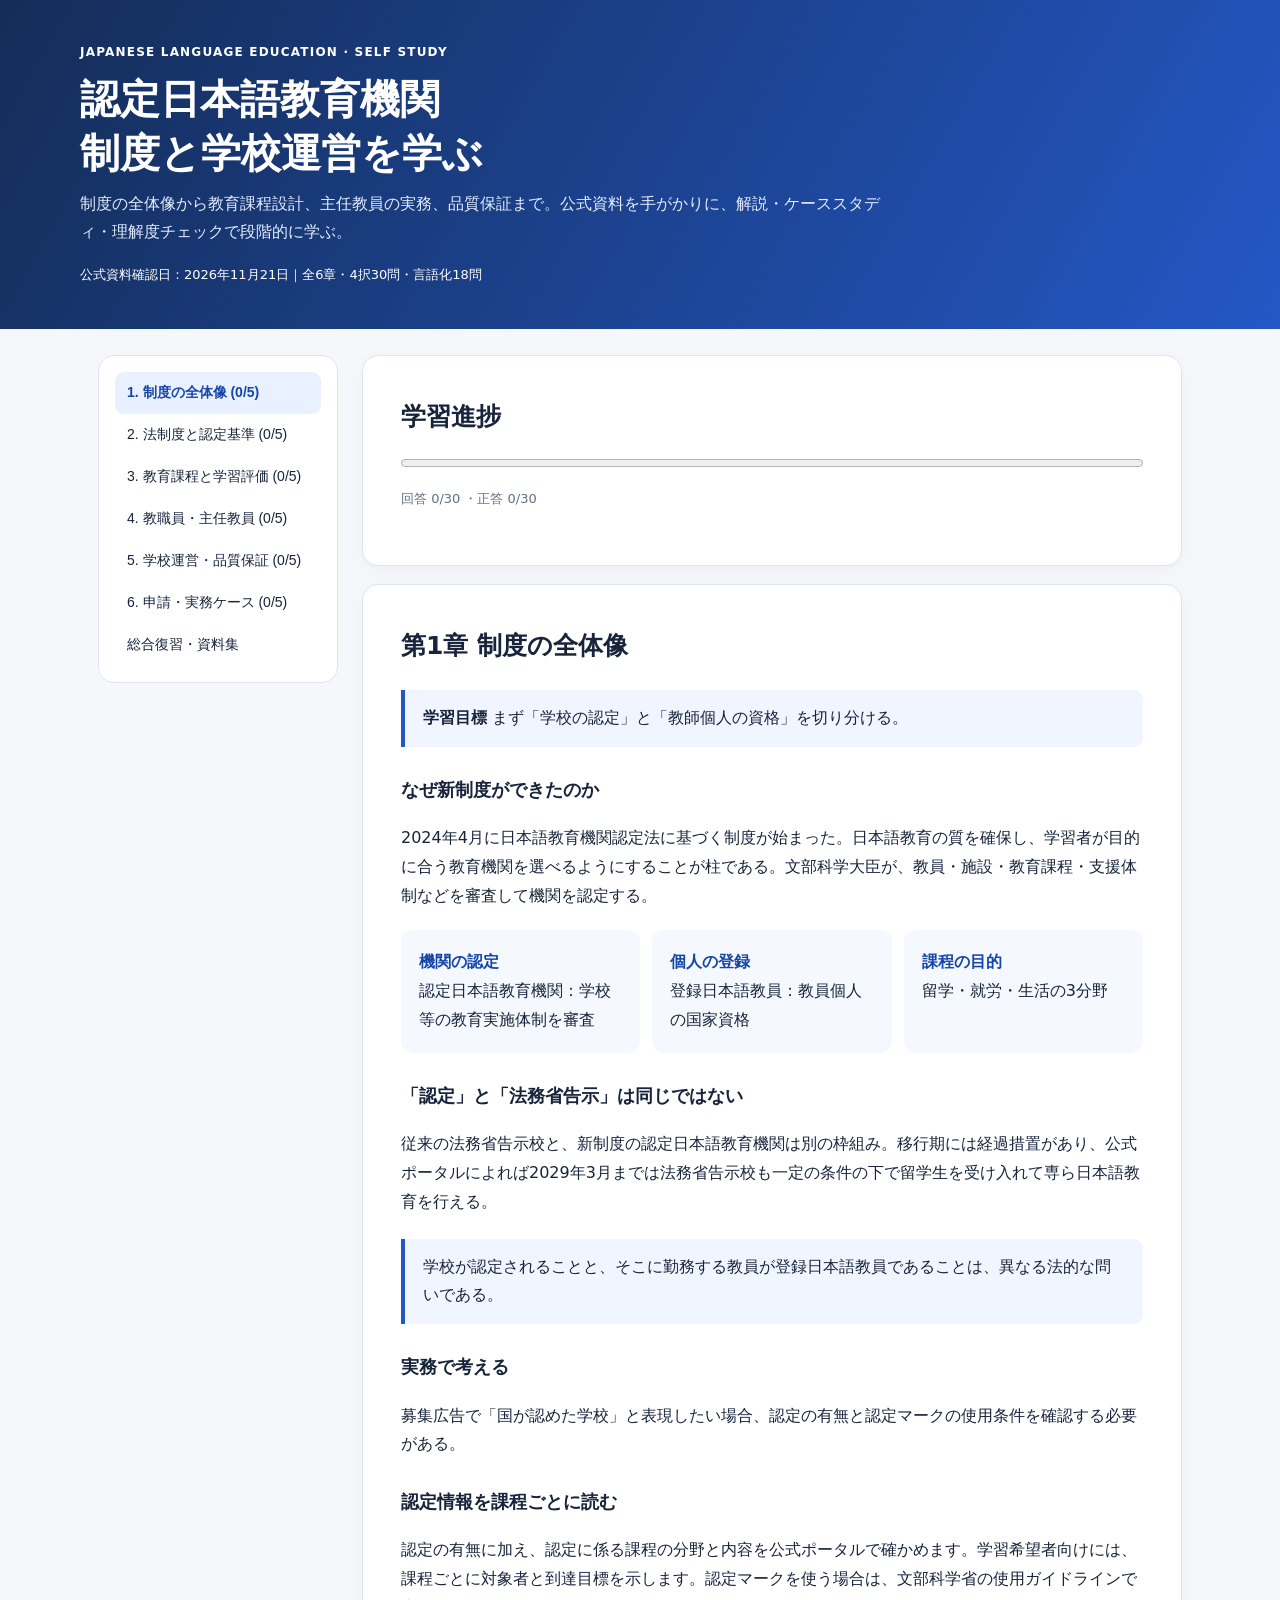
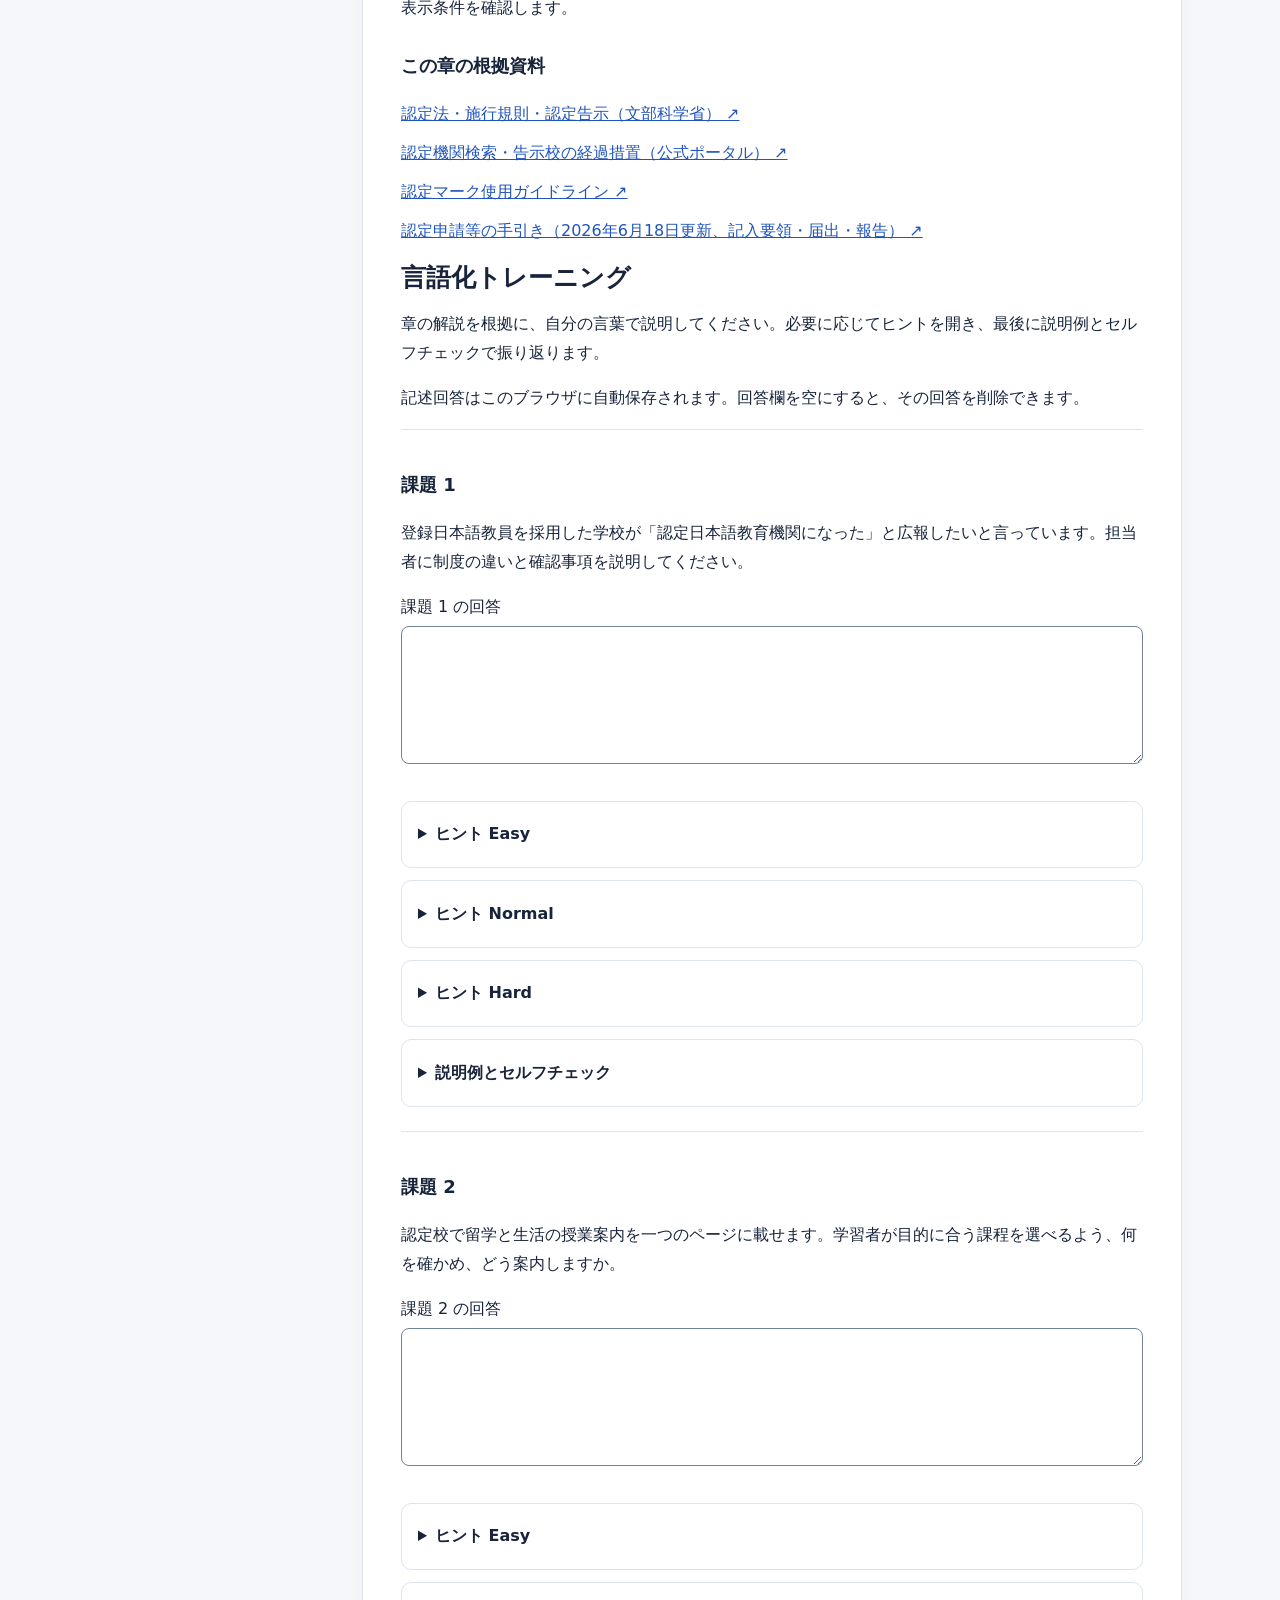
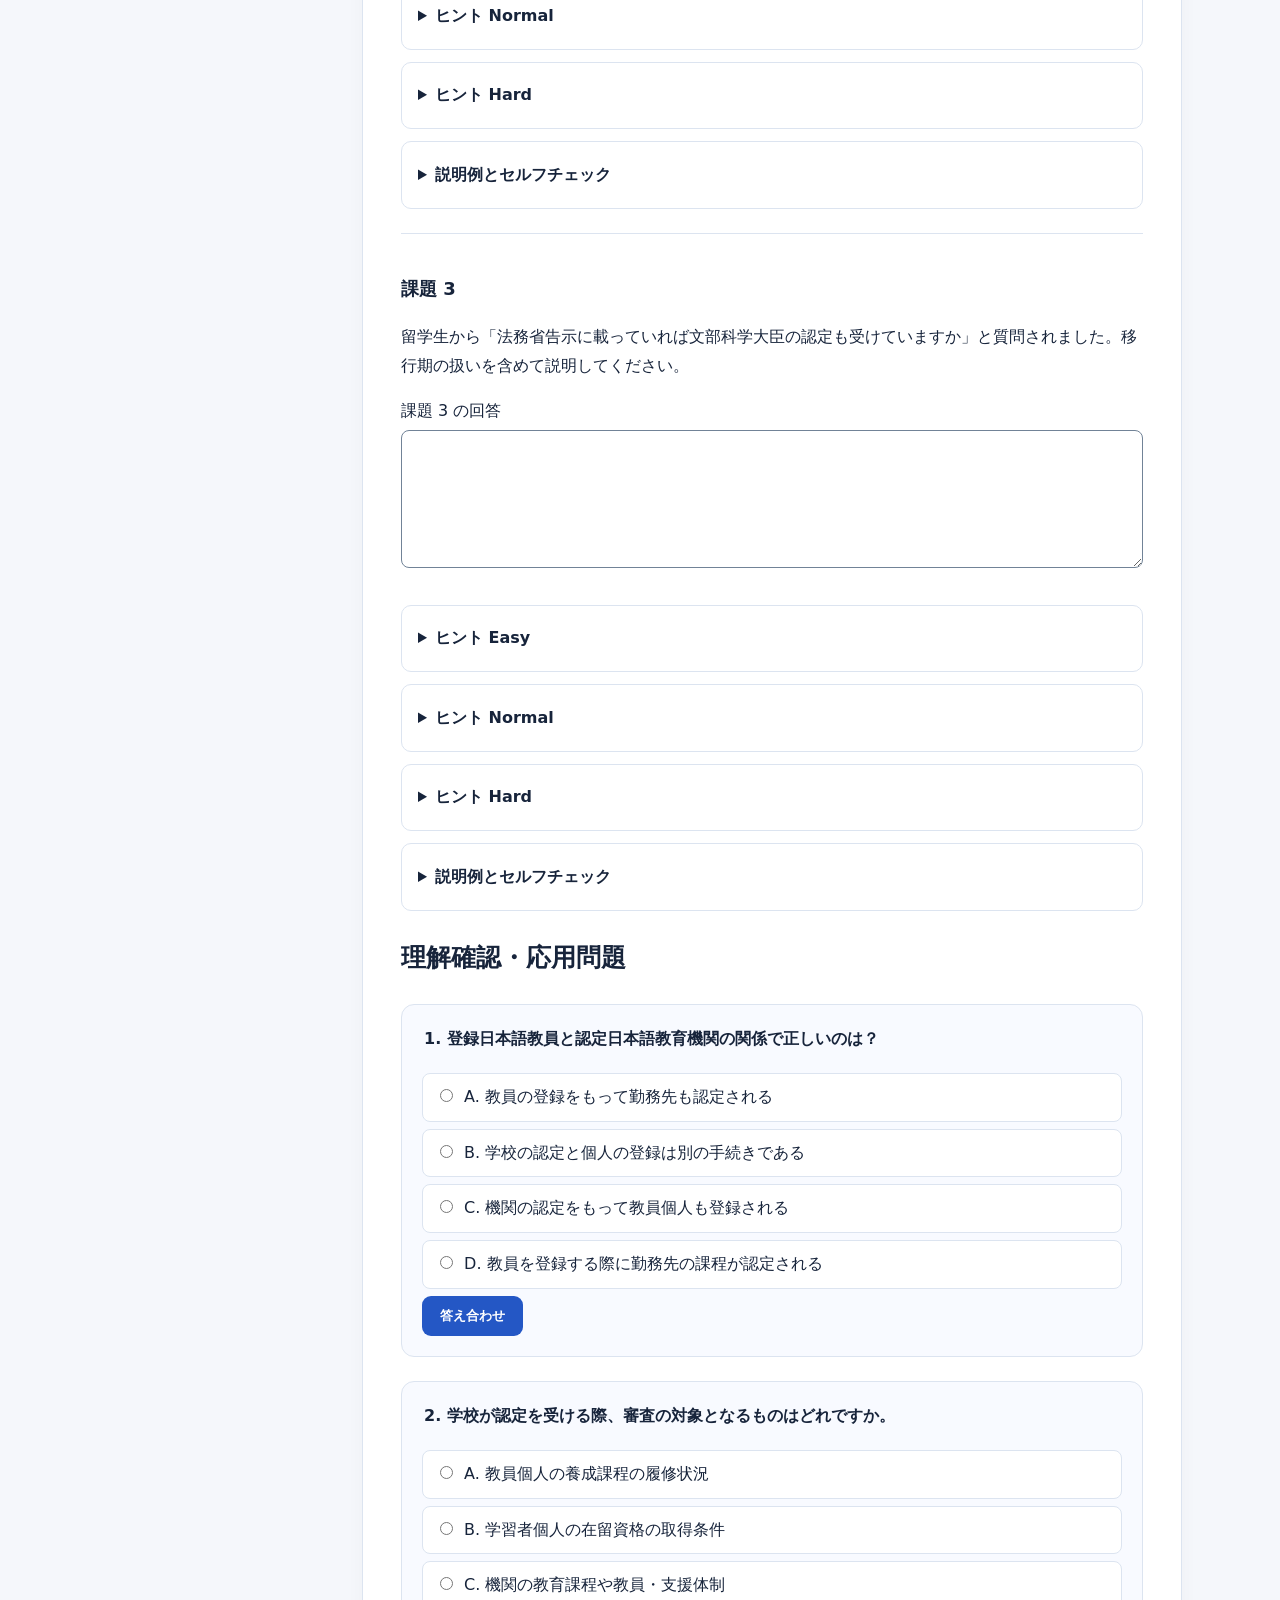
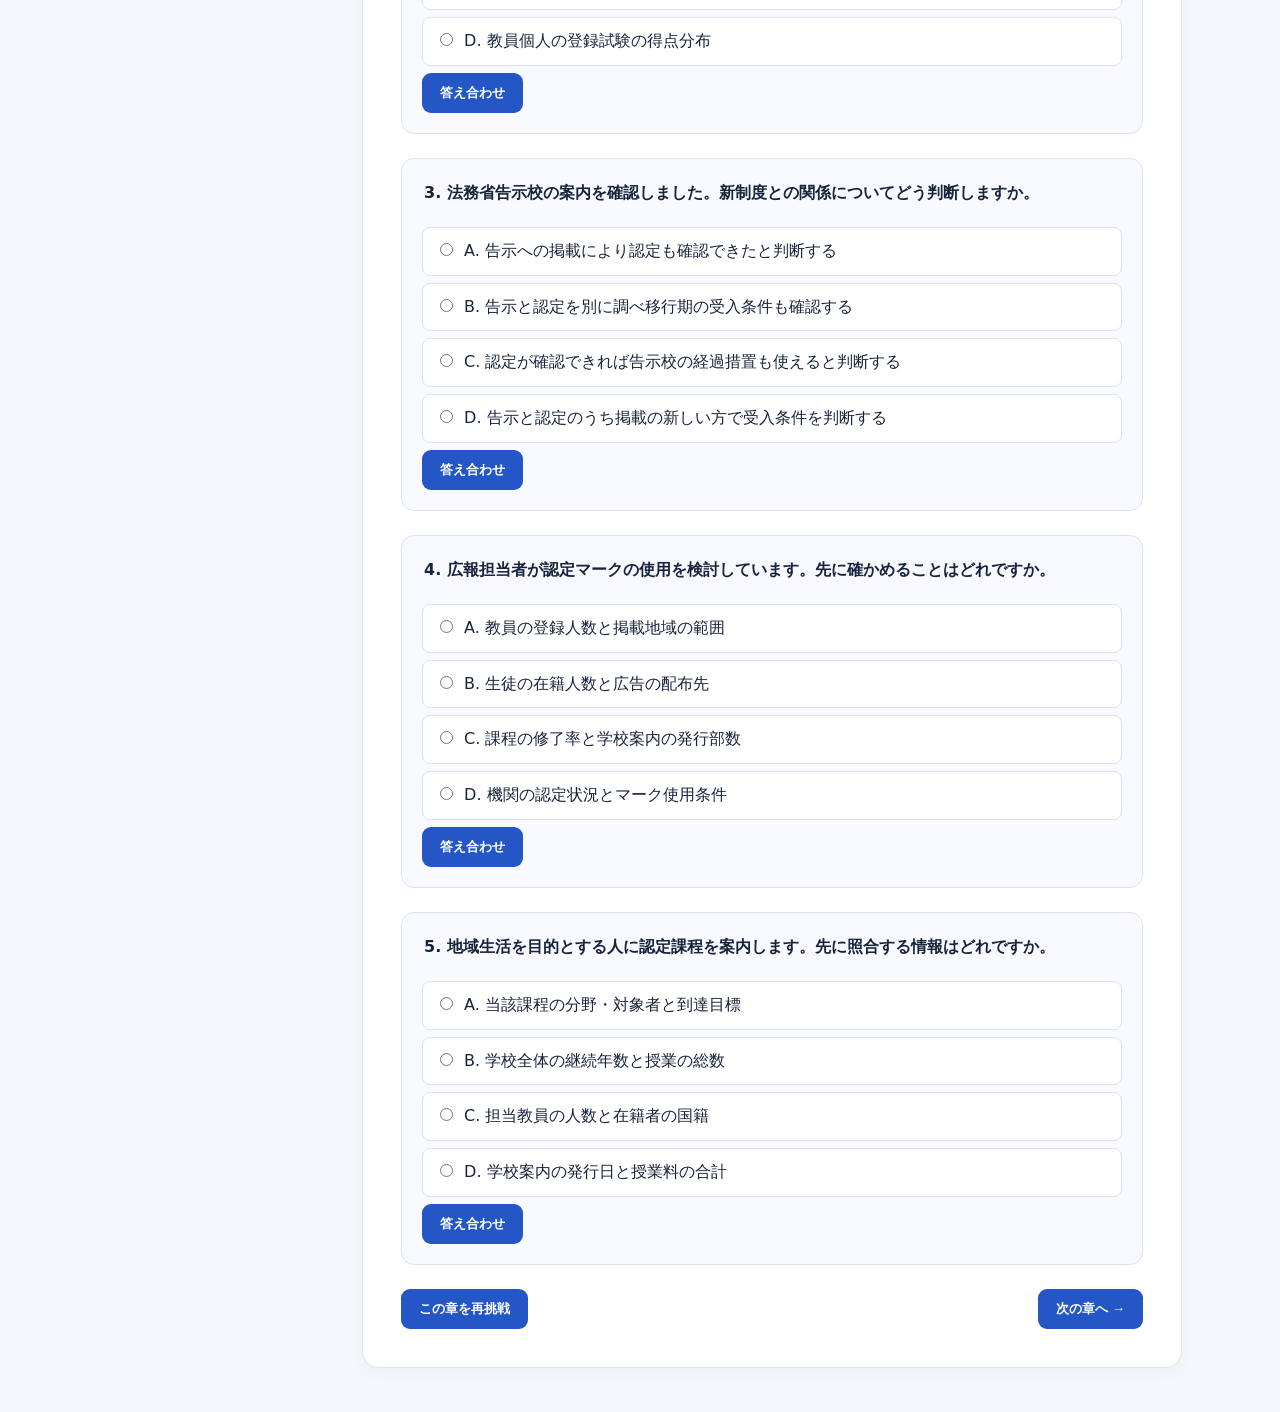
==== accreditation/index.html @ 22723adb "言語化課題の回答保存とヒント・振り返りを改善" ====
<!doctype html><html lang="ja"><head><meta charset="utf-8"><meta name="viewport" content="width=device-width,initial-scale=1"><title>認定日本語教育機関 | インタラクティブ学習</title><style>:root{--bg:#f5f7fb;--ink:#17243b;--sub:#617086;--accent:#2457c5;--line:#dce4f0;--white:#fff}*{box-sizing:border-box}body{margin:0;font-family:system-ui,'Noto Sans JP',sans-serif;background:var(--bg);color:var(--ink);line-height:1.8}header{background:linear-gradient(120deg,#142d58,#2457c5);color:white;padding:42px max(22px,calc((100vw - 1120px)/2))}header h1{font-size:clamp(25px,4vw,40px);line-height:1.35;margin:8px 0}header p{max-width:800px;color:#e4edff}.tag{font-size:12px;letter-spacing:.1em;font-weight:700}main{max-width:1120px;margin:26px auto;padding:0 18px;display:grid;grid-template-columns:240px 1fr;gap:24px}nav{align-self:start;position:sticky;top:18px;background:white;border:1px solid var(--line);border-radius:16px;padding:16px}nav button{display:block;width:100%;border:0;background:transparent;text-align:left;padding:12px;border-radius:9px;color:var(--ink);cursor:pointer;font-size:14px}nav button.active{background:#e9f0ff;color:#1647a8;font-weight:700}nav button:hover{background:#f0f4fc}.content{min-width:0}.panel{background:white;border:1px solid var(--line);border-radius:16px;padding:clamp(20px,4vw,38px);margin-bottom:18px;box-shadow:0 5px 20px #17243b08}.muted{color:var(--sub)}h2{font-size:25px;margin:0 0 10px}h3{font-size:18px;margin-top:27px}p{margin:10px 0 16px}.eyebrow{color:var(--accent);font-size:12px;font-weight:800;letter-spacing:.12em}.note{border-left:4px solid #2457c5;background:#f0f5ff;padding:14px 18px;border-radius:0 9px 9px 0;margin:22px 0}.warn{border-left-color:#d08b24;background:#fff8e9}.cards{display:grid;grid-template-columns:repeat(3,minmax(0,1fr));gap:12px;margin:20px 0}.mini{background:#f5f8ff;padding:18px;border-radius:12px}.mini strong{display:block;color:#1647a8}table{border-collapse:collapse;width:100%;font-size:14px;margin:20px 0}td,th{border-bottom:1px solid var(--line);padding:12px;text-align:left;vertical-align:top}th{background:#f2f6fc}.quiz{background:#f8faff;border:1px solid var(--line);border-radius:13px;padding:20px;margin:24px 0}.quiz legend{font-weight:700;margin-bottom:12px}.quiz label{display:block;padding:9px 12px;margin:7px 0;border:1px solid var(--line);border-radius:8px;cursor:pointer;background:white}.quiz label:has(input:checked){border-color:var(--accent);background:#eef4ff}.quiz button,.next,.reset{background:var(--accent);border:0;color:white;border-radius:9px;padding:11px 18px;cursor:pointer;font-weight:700}.result{margin-top:12px;font-weight:600}.sources a{display:block;margin:10px 0;color:#2055bd;overflow-wrap:anywhere}.progress{height:8px;background:#e2e9f5;border-radius:9px;overflow:hidden;margin:14px 0}.progress div{height:100%;background:#2e7dce;transition:width .2s}.hidden{display:none}.chapter-footer{display:flex;justify-content:space-between;gap:12px;align-items:center;flex-wrap:wrap;margin-top:24px}.small{font-size:13px}.term{font-weight:700;color:#204d9d}details{border:1px solid var(--line);border-radius:10px;padding:12px 16px;margin:12px 0}summary{cursor:pointer;font-weight:700}@media(max-width:760px){main{display:block}nav{position:static;margin-bottom:18px;display:flex;overflow:auto;gap:4px}nav button{white-space:nowrap;width:auto}header{padding:28px 20px}.cards{grid-template-columns:1fr}.panel{padding:20px}table{font-size:12px}td,th{padding:8px}}progress{width:100%;accent-color:var(--accent)}.training-task{border-top:1px solid var(--line);padding:12px 0}.quiz label{overflow-wrap:anywhere}.quiz input{margin-right:6px}fieldset{min-width:0;border:0;padding:0;margin:0}.feedback{margin-top:12px}.feedback li{margin:8px 0}</style><link rel="stylesheet" href="../training.css"></head><body><header><div class="tag">JAPANESE LANGUAGE EDUCATION · SELF STUDY</div><h1>認定日本語教育機関<br>制度と学校運営を学ぶ</h1><p>制度の全体像から教育課程設計、主任教員の実務、品質保証まで。公式資料を手がかりに、解説・ケーススタディ・理解度チェックで段階的に学ぶ。</p><div class="small">公式資料確認日：2026年11月21日｜全6章・4択30問・言語化18問</div></header><main><nav id="nav"></nav><div class="content"><div class="panel"><h2>学習進捗</h2><progress id="bar" aria-label="4択問題の回答進捗" max="30" value="0"></progress><p id="status" class="small muted"></p></div><div id="lesson" tabindex="-1"></div></div></main>
<script src="../training.js"></script>
<script src="chapters.js"></script>
<script>
const sources = {
  "law": [
    "認定法・施行規則・認定告示（文部科学省）",
    "https://www.mext.go.jp/a_menu/nihongo_kyoiku/mext_02665.html"
  ],
  "criteria": [
    "認定等に関する資料一覧（文部科学省）",
    "https://www.mext.go.jp/a_menu/nihongo_kyoiku/mext_02666.html"
  ],
  "manual": [
    "認定申請等の手引き（2026年6月18日更新、記入要領・届出・報告）",
    "https://www.mext.go.jp/a_menu/nihongo_kyoiku/1246441_00009.html"
  ],
  "portal": [
    "認定機関検索・告示校の経過措置（公式ポータル）",
    "https://www.nihongokyouiku.mext.go.jp/top/guide-japanese-language-institution"
  ],
  "egov": [
    "認定日本語教育機関認定基準（e-Gov、第5条・第19条等）",
    "https://laws.e-gov.go.jp/law/505M60000080040"
  ],
  "faq": [
    "日本語教育機関認定法 よくある質問集（文部科学省）",
    "https://www.mext.go.jp/content/20260612-mxt_nihongo01-000034833_001.pdf.pdf"
  ],
  "review": [
    "認定等の審査要領（2026年10月30日改定）",
    "https://www.mext.go.jp/content/20250324-mxt_nihongo01-000034783_4.pdf"
  ],
  "checks": [
    "認定等に当たり確認すべき事項（教職員体制・点検等）",
    "https://www.mext.go.jp/content/20241015-mxt_nihongo01-000034783_1.pdf"
  ],
  "curriculum": [
    "日本語教育課程編成のための指針（2024年10月15日改定、第5節）",
    "https://www.mext.go.jp/content/20241015-mxt_nihongo01-000034783_2.pdf"
  ],
  "attendance": [
    "出席管理及び在留継続支援体制に係る運営ガイドライン",
    "https://www.mext.go.jp/content/20240412-mxt_nihongo01-000034783_3.pdf"
  ],
  "mark": [
    "認定マーク使用ガイドライン",
    "https://www.mext.go.jp/content/20240327-mxt_nihongo01-000034783_6.pdf"
  ]
};
const progressKey = 'ninteiQuizAnswers';
const legacyKey = 'ninteiProgress';
const reviewIndex = chapters.length;
let active = 0;
let answers = readProgress(progressKey);
let legacy = readProgress(legacyKey);

function readProgress(key) {
  try {
    return JSON.parse(localStorage.getItem(key)) || {};
  } catch {
    return {};
  }
}

function saveProgress() {
  try {
    localStorage.setItem(progressKey, JSON.stringify(answers));
  } catch {
    // The current page still works if the browser blocks storage.
  }
}

function links(keys) {
  return keys.map(key => {
    const [label, url] = sources[key];
    return `<a href="${url}" target="_blank" rel="noopener">${label} ↗</a>`;
  }).join('');
}

function chapterAnswers(index) {
  return chapters[index].qs.filter((_, question) => Number.isInteger(answers[`${index}_${question}`])).length;
}

function renderProgress() {
  const answered = chapters.reduce((sum, _, index) => sum + chapterAnswers(index), 0);
  const correct = chapters.reduce((sum, chapter, index) =>
    sum + chapter.qs.filter((question, number) => answers[`${index}_${number}`] === question.key).length, 0);
  const previous = chapters.filter((_, index) => legacy[index] === true).length;
  document.getElementById('bar').value = answered;
  document.getElementById('status').textContent =
    `回答 ${answered}/30 ・正答 ${correct}/30` + (previous ? ` ・旧版で正解済み ${previous}/6章` : '');
  document.getElementById('nav').innerHTML = chapters.map((chapter, index) =>
    `<button ${index === active ? 'class="active" aria-current="step"' : ''} onclick="go(${index})">
      ${index + 1}. ${chapter.title} (${chapterAnswers(index)}/5)${legacy[index] === true ? ' ｜旧版で正解済み' : ''}
    </button>`
  ).join('') + `<button ${active === reviewIndex ? 'class="active" aria-current="step"' : ''} onclick="go(${reviewIndex})">総合復習・資料集</button>`;
}

function renderQuiz(question, index) {
  const selected = answers[`${active}_${index}`];
  const done = Number.isInteger(selected);
  return `<form class="quiz" onsubmit="check(event, ${index})">
    <fieldset ${done ? 'disabled' : ''}>
      <legend>${index + 1}. ${question.q}</legend>
      ${question.opts.map((option, number) => `
        <label><input type="radio" name="answer" value="${number}" ${selected === number ? 'checked' : ''} required>
          ${'ABCD'[number]}. ${option}
        </label>`).join('')}
    </fieldset>
    ${done ? `
      <div class="feedback" id="feedback-${index}" tabindex="-1">
        <strong>${selected === question.key ? '正解' : '不正解'}。正答 ${'ABCD'[question.key]}</strong>
        <ul>${question.feedback.map((reason, number) => `
          <li><strong>${number === question.key ? 'OK' : 'NG'} ｜ ${'ABCD'[number]}. ${question.opts[number]}</strong><br>${reason}</li>
        `).join('')}</ul>
      </div>` : '<button type="submit">答え合わせ</button>'}
  </form>`;
}

function render() {
  renderProgress();
  const root = document.getElementById('lesson');
  if (active === reviewIndex) {
    root.innerHTML = `<section class="panel">
      <h2>総合復習・公式資料</h2>
      <p>各章の言語化トレーニングを使い、制度の根拠と実務での判断を説明できるか振り返ってください。</p>
      <h3>一次資料</h3>
      <div class="sources">${links(Object.keys(sources))}</div>
      <button class="reset" onclick="resetAll()">4択の学習進捗をリセット</button>
    </section>`;
    return;
  }
  const chapter = chapters[active];
  root.innerHTML = `<article class="panel">
    <h2>第${active + 1}章 ${chapter.title}</h2>
    <p class="note"><strong>学習目標</strong> ${chapter.lead}</p>
    ${chapter.html}
    <h3>この章の根拠資料</h3>
    <div class="sources">${links(chapter.refs)}</div>
    ${renderTraining(chapter.training, 'accreditation', active)}
    <h2>理解確認・応用問題</h2>
    ${chapter.qs.map(renderQuiz).join('')}
    <div class="chapter-footer">
      <button class="reset" onclick="retry()">この章を再挑戦</button>
      <button class="next" onclick="go(${active + 1})">${active + 1 === reviewIndex ? '総合復習へ' : '次の章へ →'}</button>
    </div>
  </article>`;
  restoreTrainingAnswers(root);
}

function check(event, index) {
  event.preventDefault();
  const form = event.currentTarget;
  const value = new FormData(form).get('answer');
  const key = `${active}_${index}`;
  if (value === null || Number.isInteger(answers[key])) return;
  answers[key] = Number(value);
  saveProgress();
  form.outerHTML = renderQuiz(chapters[active].qs[index], index);
  renderProgress();
  document.getElementById(`feedback-${index}`).focus();
}

function retry() {
  if (!confirm('この章の4択回答を消去しますか？')) return;
  chapters[active].qs.forEach((_, index) => delete answers[`${active}_${index}`]);
  saveProgress();
  go(active);
}

function resetAll() {
  if (!confirm('旧版の記録を含む学習進捗を消去しますか？')) return;
  answers = {};
  legacy = {};
  try {
    localStorage.removeItem(progressKey);
    localStorage.removeItem(legacyKey);
  } catch {
    // Clear the current page state even if storage is unavailable.
  }
  go(active);
}

function go(index) {
  active = index;
  render();
  document.getElementById('lesson').focus({preventScroll: true});
  window.scrollTo(0, 0);
}

render();

</script></body></html>
---- training.css ----
.training-task textarea {
  display: block;
  box-sizing: border-box;
  width: 100%;
  min-height: 7rem;
  margin-top: .25rem;
  padding: .65rem;
  resize: vertical;
  border: 1px solid #718397;
  border-radius: .5rem;
  font: inherit;
  font-size: max(1rem, 16px);
}

.training-task textarea:focus-visible {
  outline: 2px solid #2457a5;
  outline-offset: 2px;
}

.training-status {
  min-height: 1.5em;
  margin: .25rem 0;
  font-size: .875rem;
}

.training-task summary {
  padding-block: .4rem;
}

.training-checks {
  list-style: none;
  padding-inline-start: 0;
}

.training-checks label {
  display: flex;
  align-items: baseline;
  gap: .4rem;
  min-height: 2.75rem;
  padding-block: .35rem;
  cursor: pointer;
}
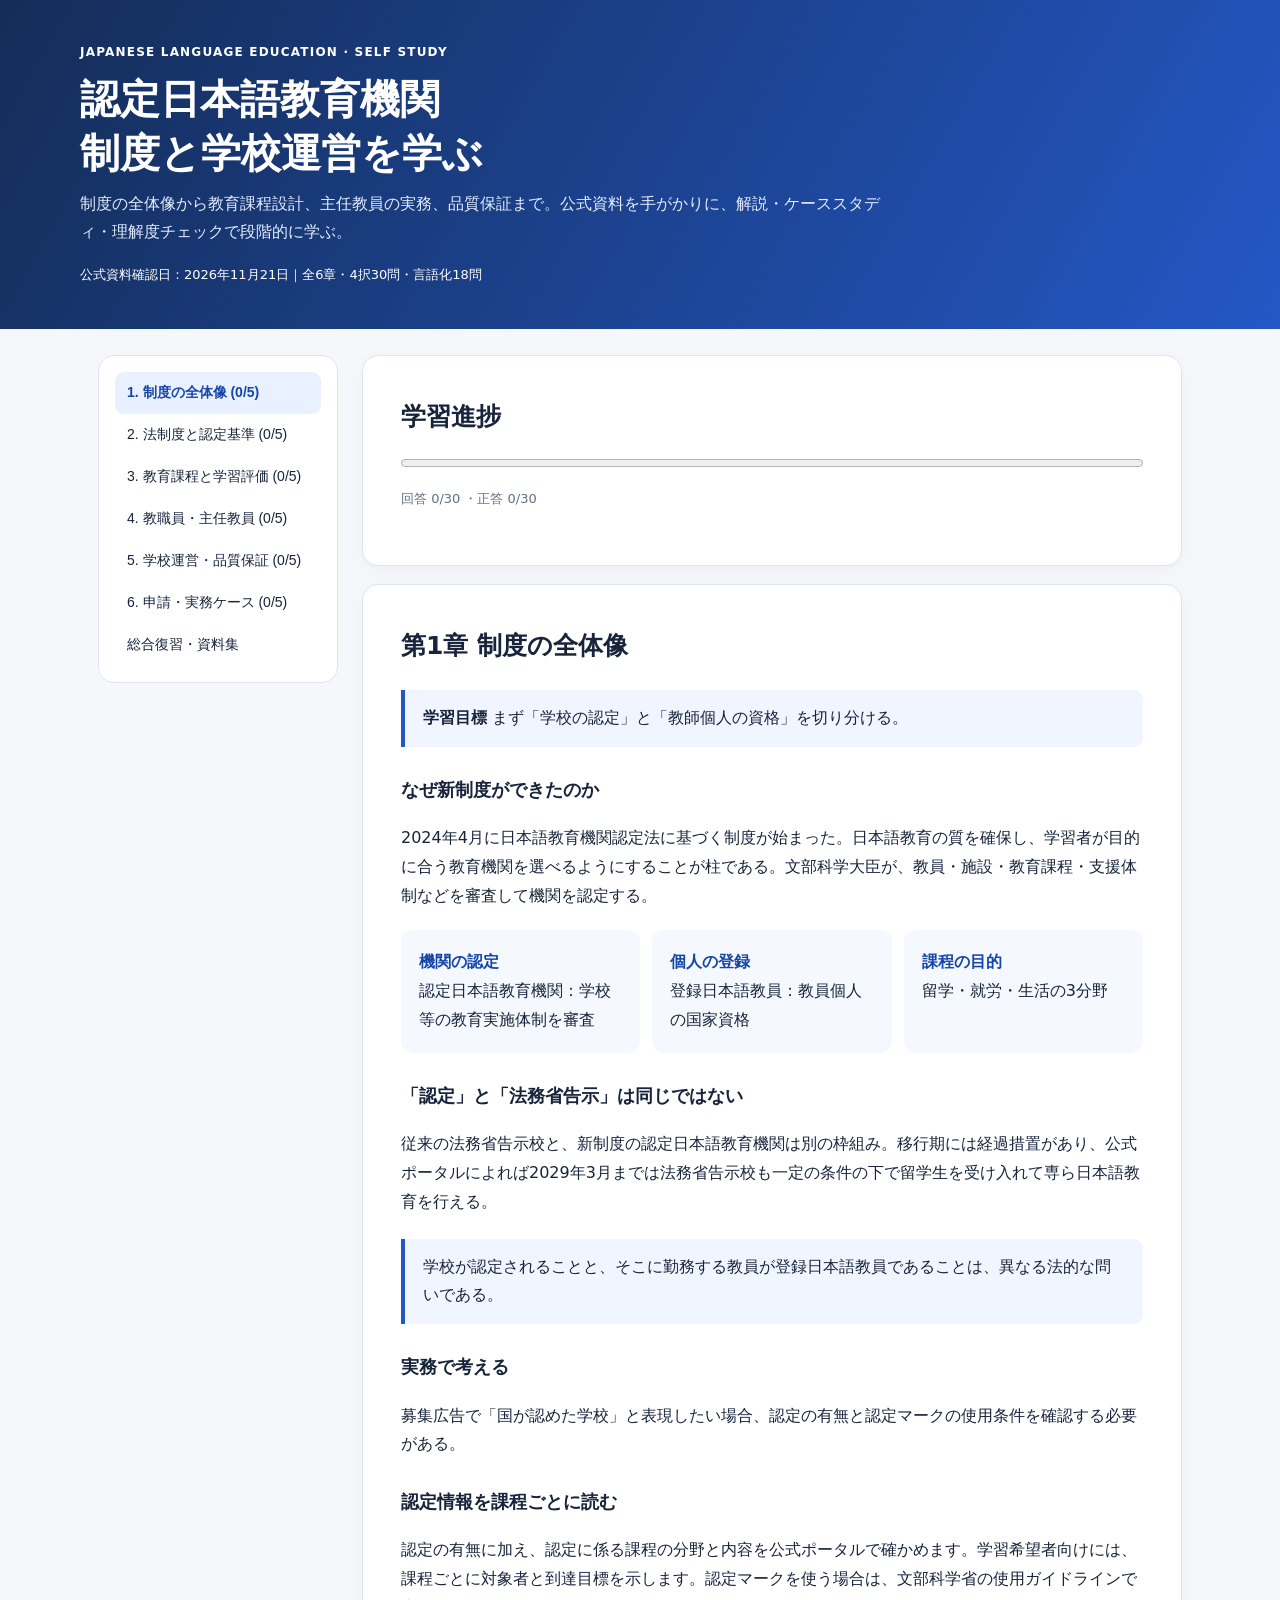
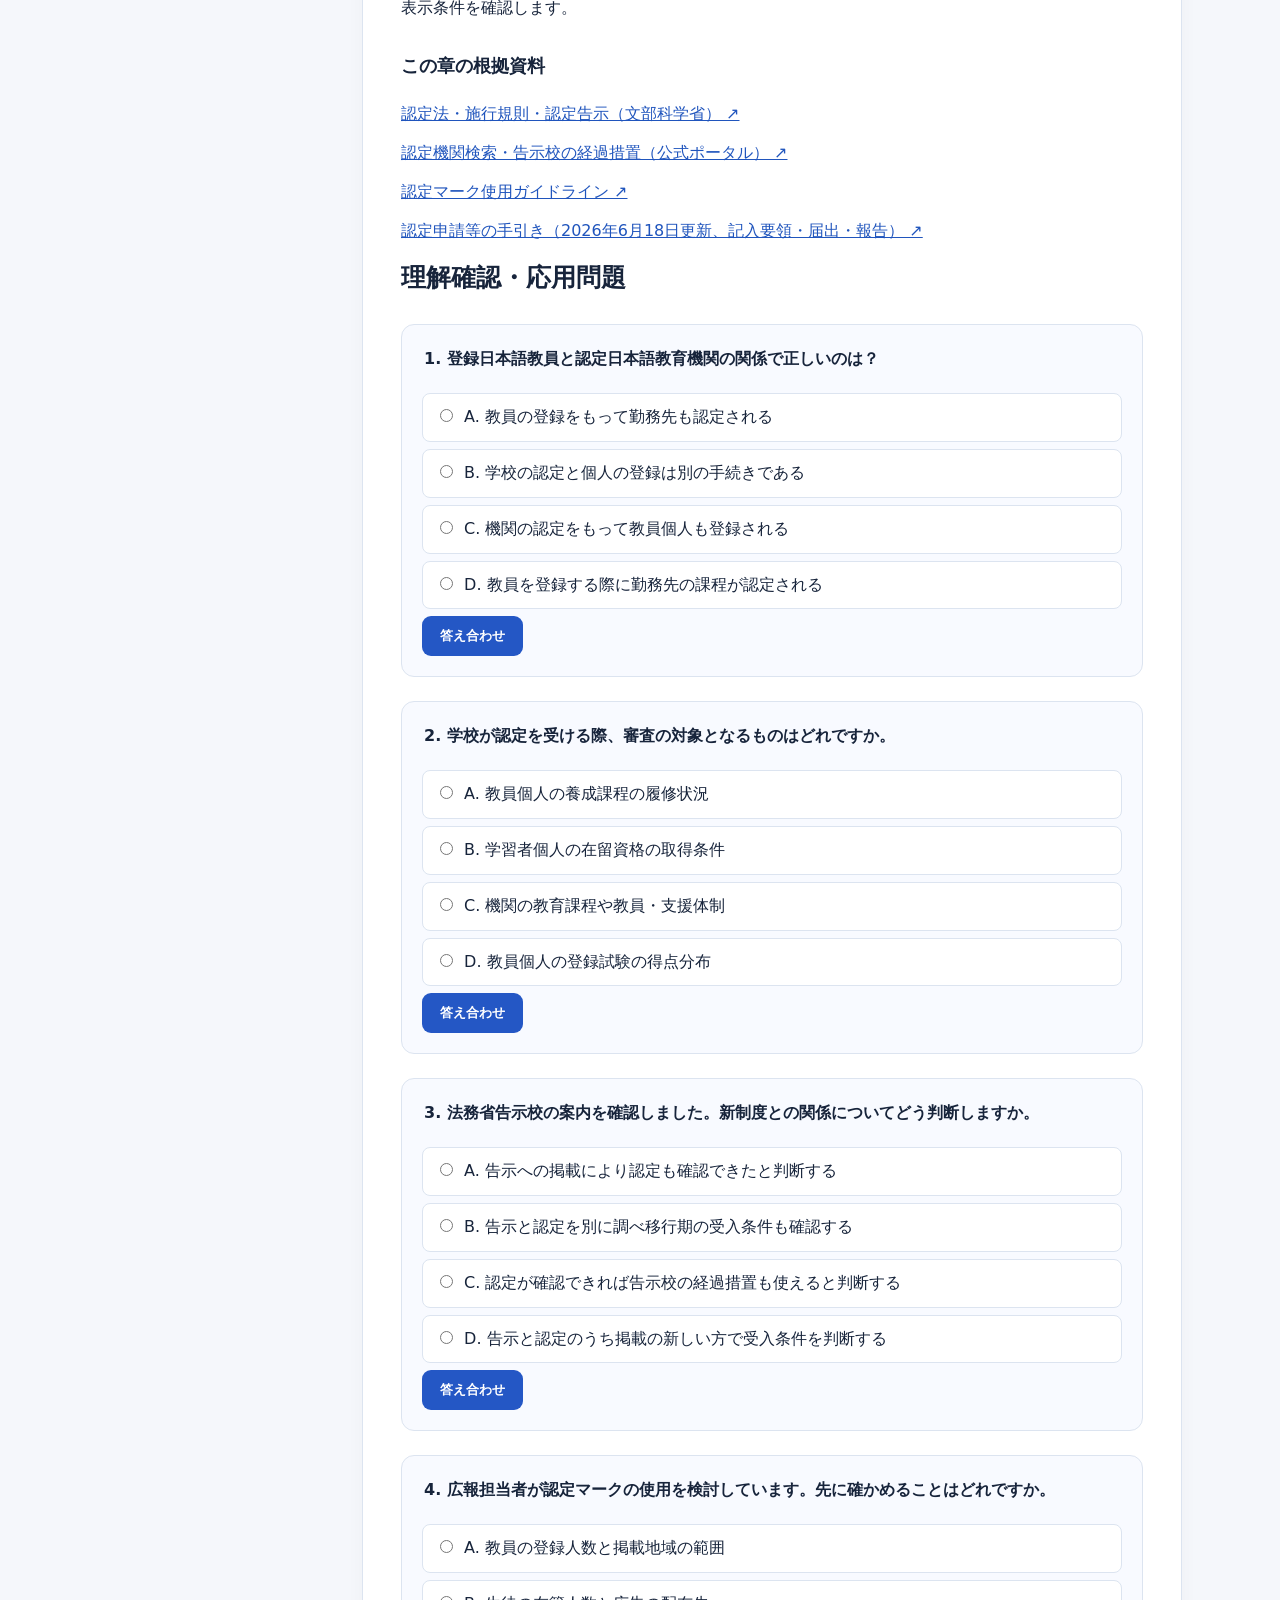
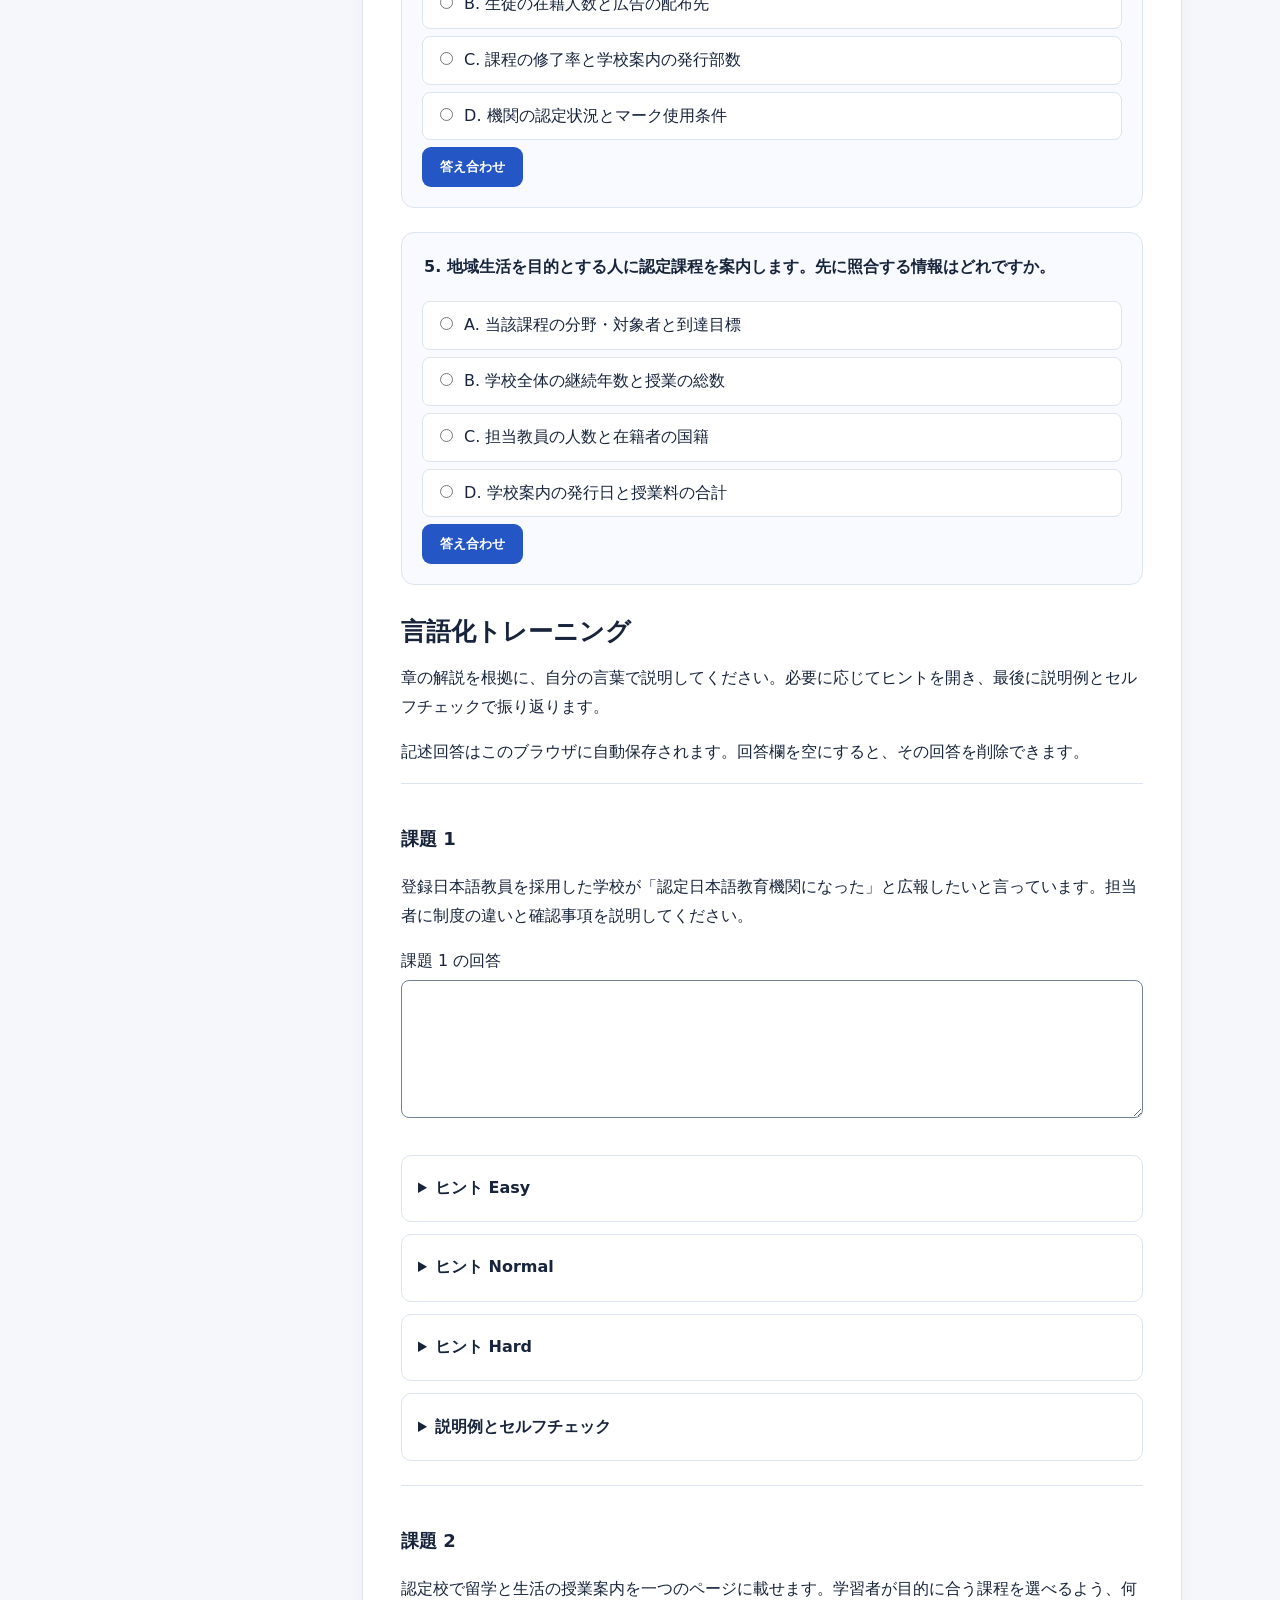
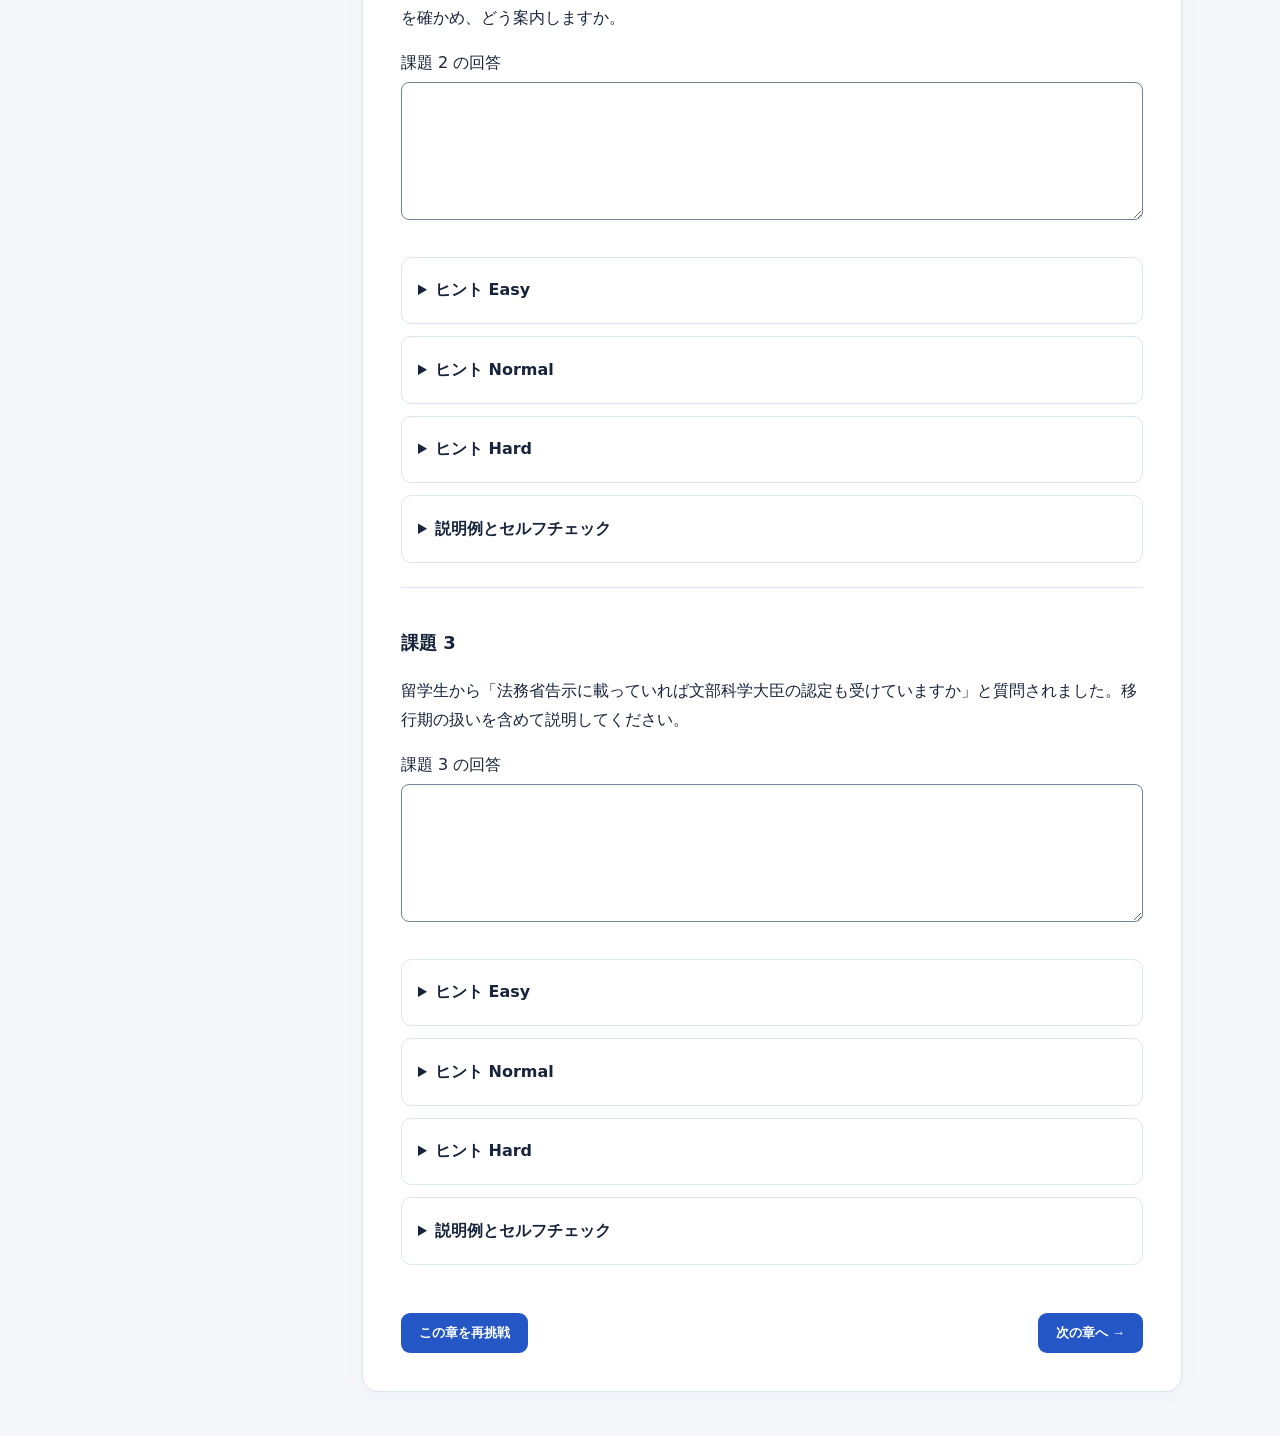
==== commit 15907b01: "各章で4択問題の後に言語化トレーニングを表示" ====
--- a/accreditation/index.html
+++ b/accreditation/index.html
@@ -138,9 +138,9 @@
     ${chapter.html}
     <h3>この章の根拠資料</h3>
     <div class="sources">${links(chapter.refs)}</div>
-    ${renderTraining(chapter.training, 'accreditation', active)}
     <h2>理解確認・応用問題</h2>
     ${chapter.qs.map(renderQuiz).join('')}
+    ${renderTraining(chapter.training, 'accreditation', active)}
     <div class="chapter-footer">
       <button class="reset" onclick="retry()">この章を再挑戦</button>
       <button class="next" onclick="go(${active + 1})">${active + 1 === reviewIndex ? '総合復習へ' : '次の章へ →'}</button>
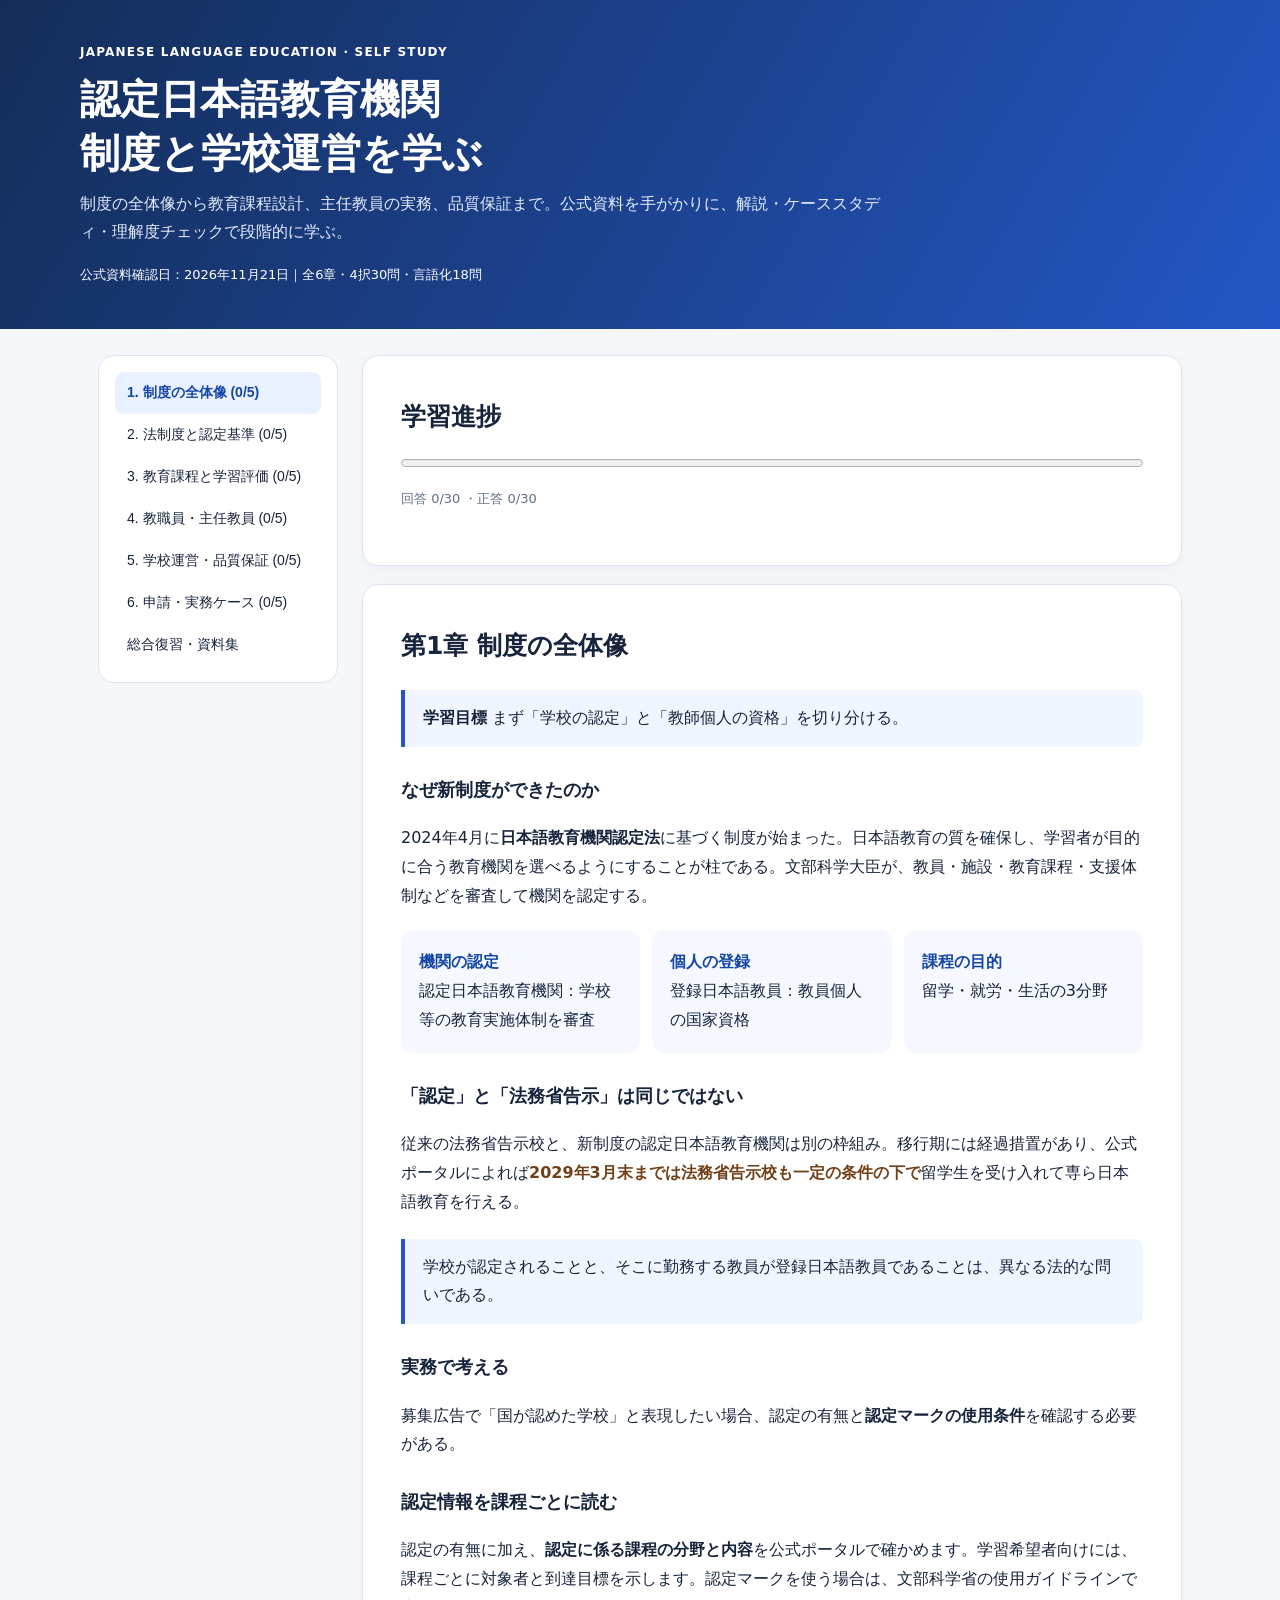
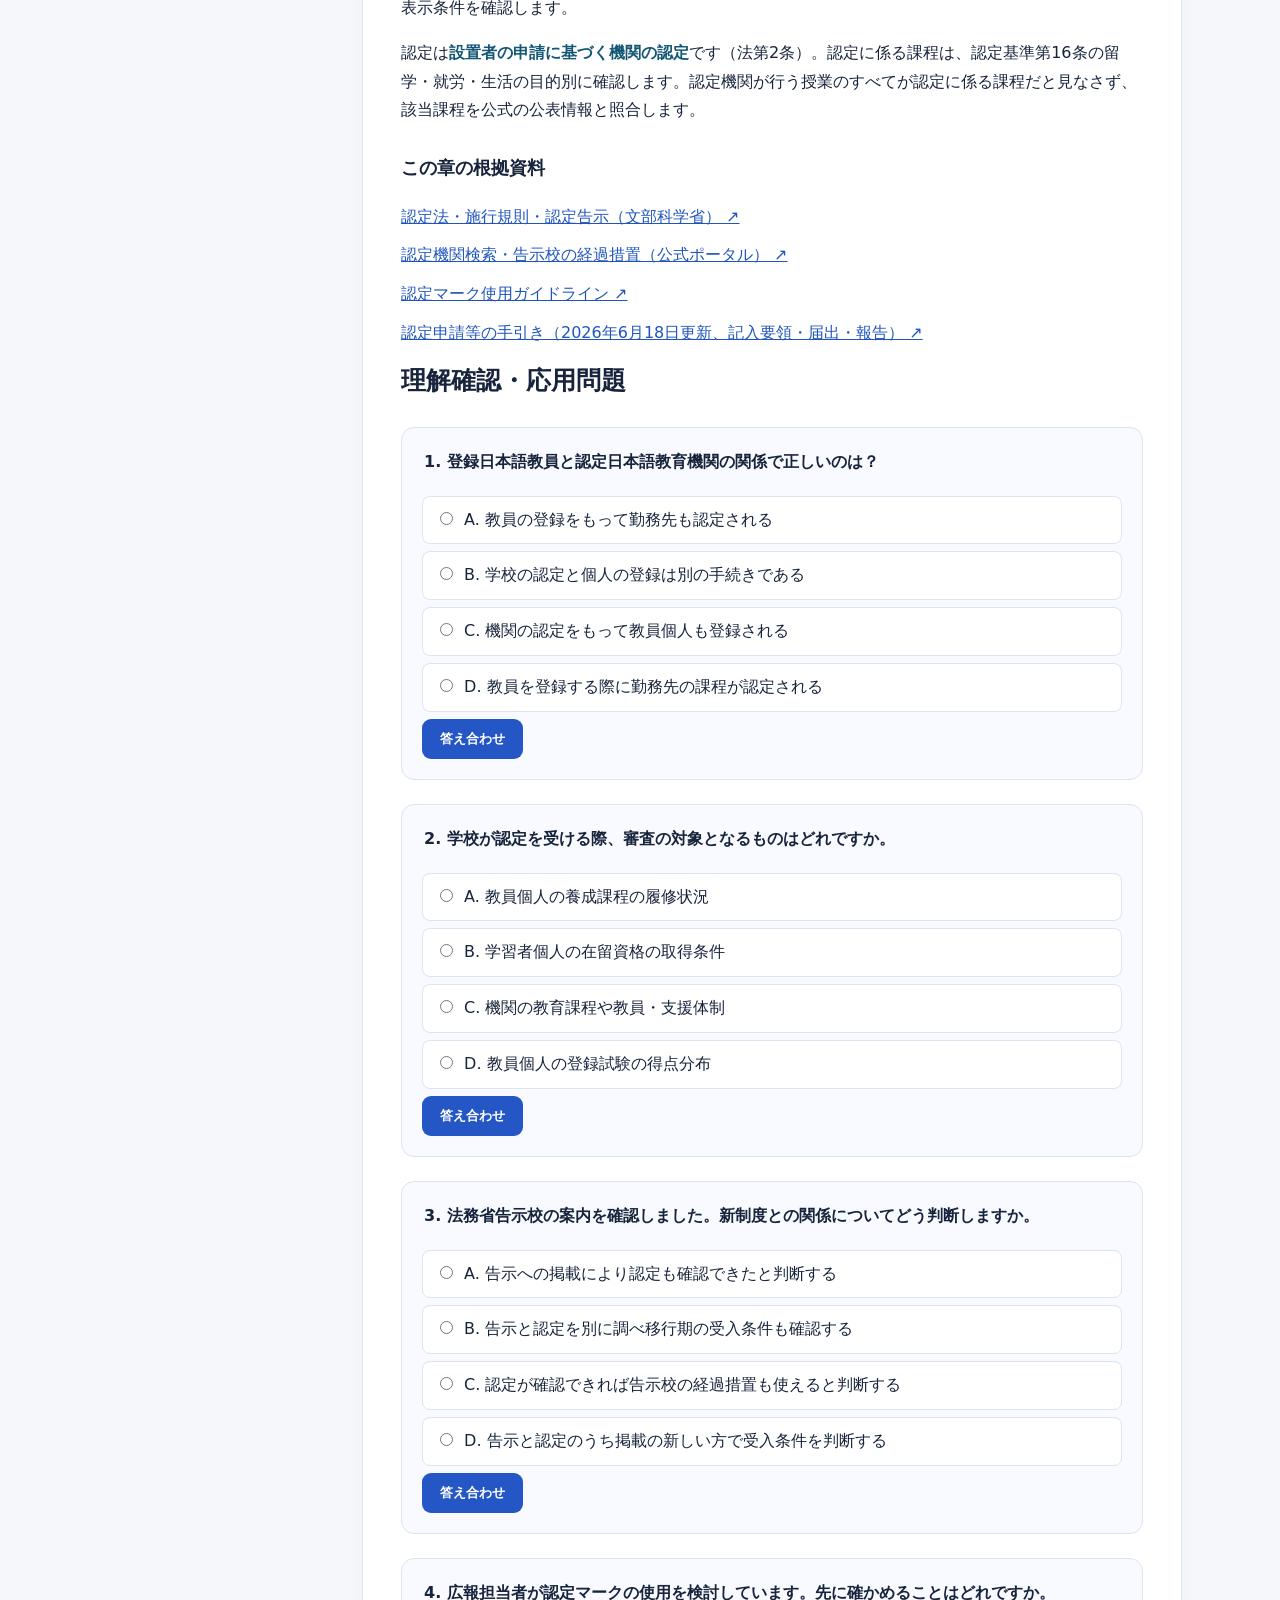
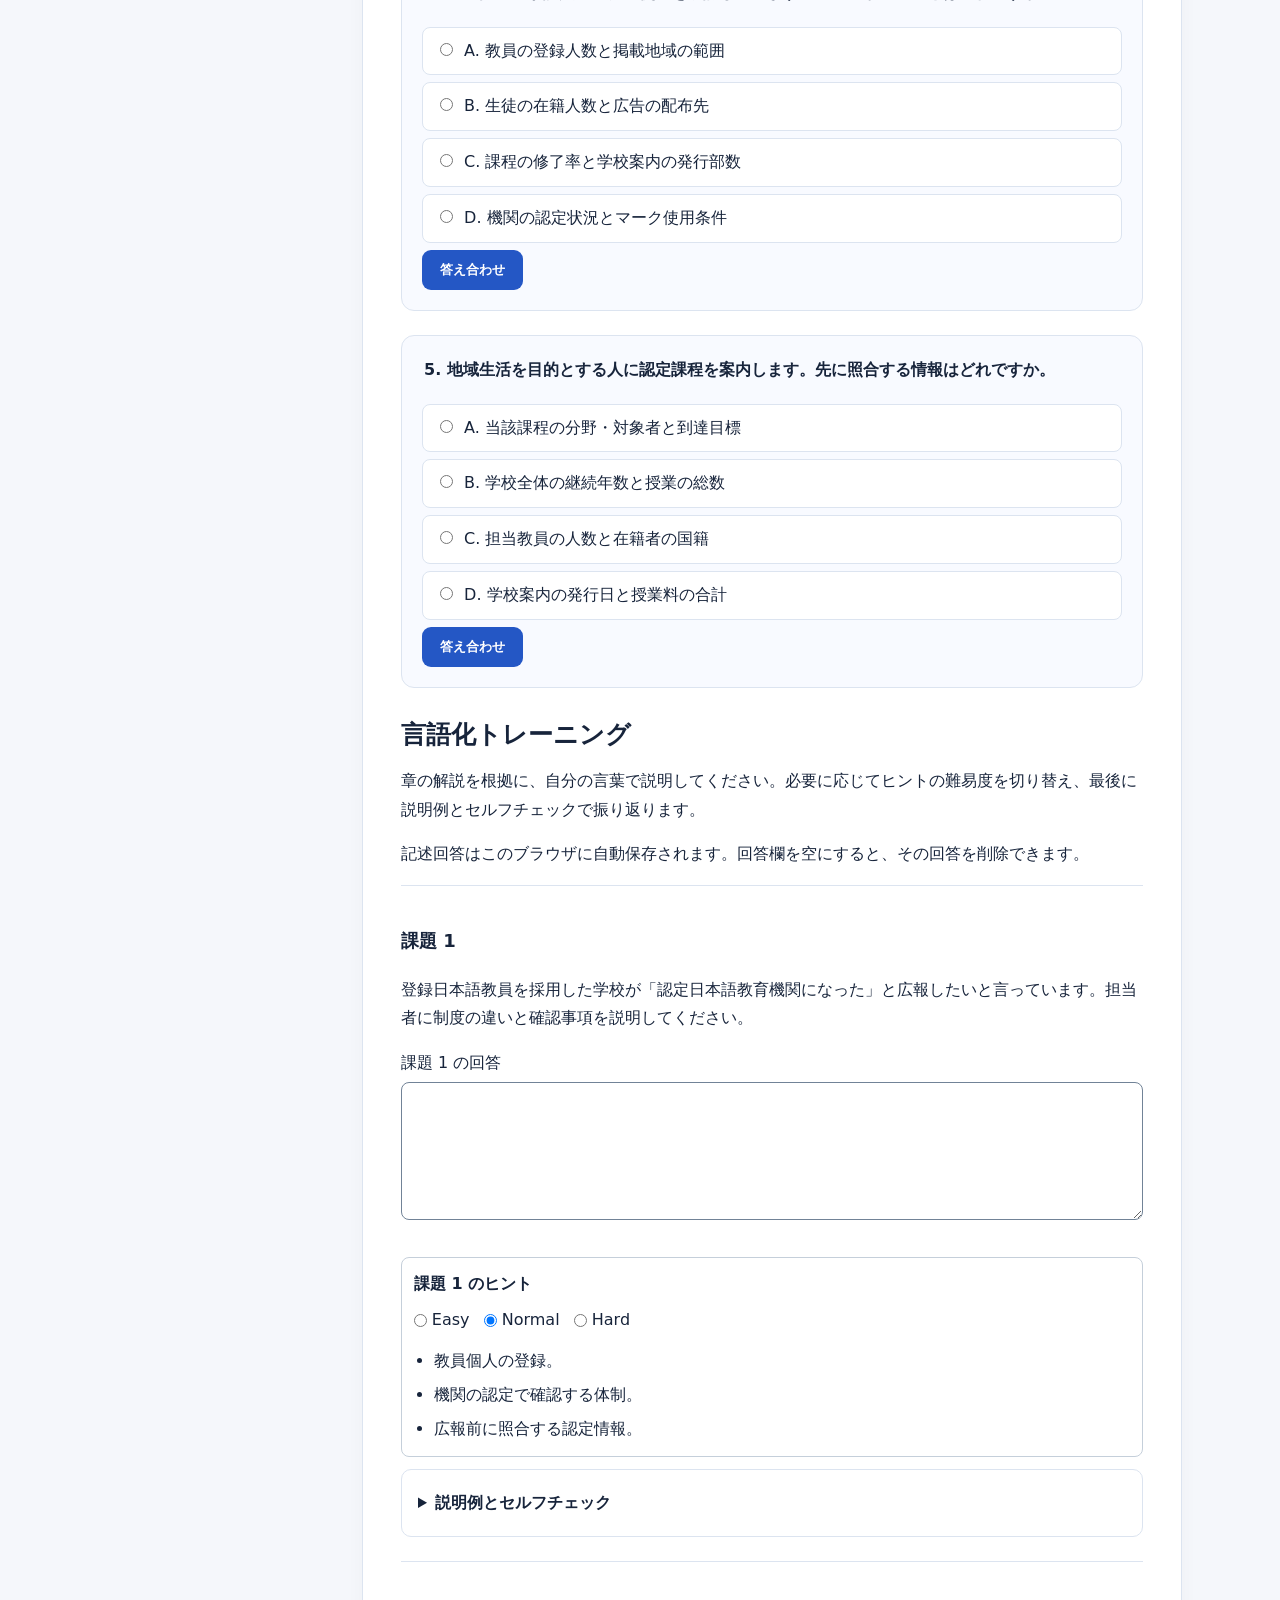
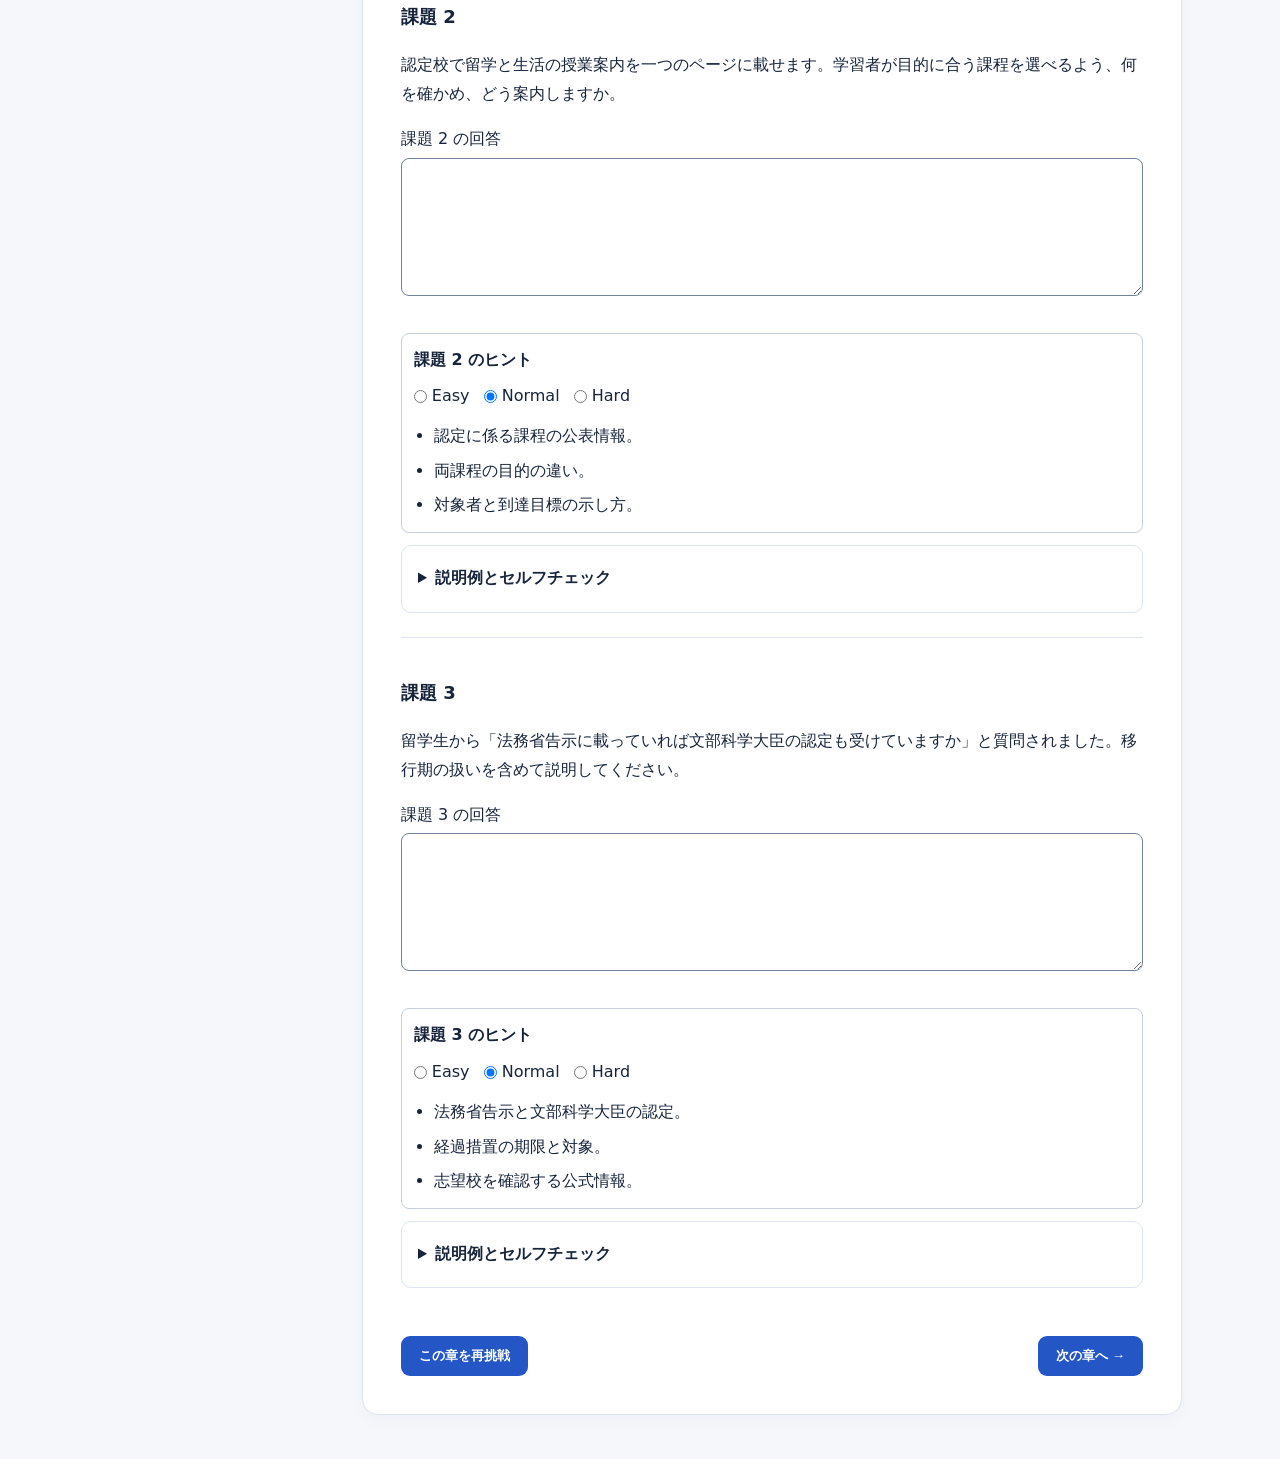
==== commit 1937a7f8: "全16章で重要語句と判断基準を統一して強調" ====
--- a/accreditation/index.html
+++ b/accreditation/index.html
@@ -1,4 +1,4 @@
-<!doctype html><html lang="ja"><head><meta charset="utf-8"><meta name="viewport" content="width=device-width,initial-scale=1"><title>認定日本語教育機関 | インタラクティブ学習</title><style>:root{--bg:#f5f7fb;--ink:#17243b;--sub:#617086;--accent:#2457c5;--line:#dce4f0;--white:#fff}*{box-sizing:border-box}body{margin:0;font-family:system-ui,'Noto Sans JP',sans-serif;background:var(--bg);color:var(--ink);line-height:1.8}header{background:linear-gradient(120deg,#142d58,#2457c5);color:white;padding:42px max(22px,calc((100vw - 1120px)/2))}header h1{font-size:clamp(25px,4vw,40px);line-height:1.35;margin:8px 0}header p{max-width:800px;color:#e4edff}.tag{font-size:12px;letter-spacing:.1em;font-weight:700}main{max-width:1120px;margin:26px auto;padding:0 18px;display:grid;grid-template-columns:240px 1fr;gap:24px}nav{align-self:start;position:sticky;top:18px;background:white;border:1px solid var(--line);border-radius:16px;padding:16px}nav button{display:block;width:100%;border:0;background:transparent;text-align:left;padding:12px;border-radius:9px;color:var(--ink);cursor:pointer;font-size:14px}nav button.active{background:#e9f0ff;color:#1647a8;font-weight:700}nav button:hover{background:#f0f4fc}.content{min-width:0}.panel{background:white;border:1px solid var(--line);border-radius:16px;padding:clamp(20px,4vw,38px);margin-bottom:18px;box-shadow:0 5px 20px #17243b08}.muted{color:var(--sub)}h2{font-size:25px;margin:0 0 10px}h3{font-size:18px;margin-top:27px}p{margin:10px 0 16px}.eyebrow{color:var(--accent);font-size:12px;font-weight:800;letter-spacing:.12em}.note{border-left:4px solid #2457c5;background:#f0f5ff;padding:14px 18px;border-radius:0 9px 9px 0;margin:22px 0}.warn{border-left-color:#d08b24;background:#fff8e9}.cards{display:grid;grid-template-columns:repeat(3,minmax(0,1fr));gap:12px;margin:20px 0}.mini{background:#f5f8ff;padding:18px;border-radius:12px}.mini strong{display:block;color:#1647a8}table{border-collapse:collapse;width:100%;font-size:14px;margin:20px 0}td,th{border-bottom:1px solid var(--line);padding:12px;text-align:left;vertical-align:top}th{background:#f2f6fc}.quiz{background:#f8faff;border:1px solid var(--line);border-radius:13px;padding:20px;margin:24px 0}.quiz legend{font-weight:700;margin-bottom:12px}.quiz label{display:block;padding:9px 12px;margin:7px 0;border:1px solid var(--line);border-radius:8px;cursor:pointer;background:white}.quiz label:has(input:checked){border-color:var(--accent);background:#eef4ff}.quiz button,.next,.reset{background:var(--accent);border:0;color:white;border-radius:9px;padding:11px 18px;cursor:pointer;font-weight:700}.result{margin-top:12px;font-weight:600}.sources a{display:block;margin:10px 0;color:#2055bd;overflow-wrap:anywhere}.progress{height:8px;background:#e2e9f5;border-radius:9px;overflow:hidden;margin:14px 0}.progress div{height:100%;background:#2e7dce;transition:width .2s}.hidden{display:none}.chapter-footer{display:flex;justify-content:space-between;gap:12px;align-items:center;flex-wrap:wrap;margin-top:24px}.small{font-size:13px}.term{font-weight:700;color:#204d9d}details{border:1px solid var(--line);border-radius:10px;padding:12px 16px;margin:12px 0}summary{cursor:pointer;font-weight:700}@media(max-width:760px){main{display:block}nav{position:static;margin-bottom:18px;display:flex;overflow:auto;gap:4px}nav button{white-space:nowrap;width:auto}header{padding:28px 20px}.cards{grid-template-columns:1fr}.panel{padding:20px}table{font-size:12px}td,th{padding:8px}}progress{width:100%;accent-color:var(--accent)}.training-task{border-top:1px solid var(--line);padding:12px 0}.quiz label{overflow-wrap:anywhere}.quiz input{margin-right:6px}fieldset{min-width:0;border:0;padding:0;margin:0}.feedback{margin-top:12px}.feedback li{margin:8px 0}</style><link rel="stylesheet" href="../training.css"></head><body><header><div class="tag">JAPANESE LANGUAGE EDUCATION · SELF STUDY</div><h1>認定日本語教育機関<br>制度と学校運営を学ぶ</h1><p>制度の全体像から教育課程設計、主任教員の実務、品質保証まで。公式資料を手がかりに、解説・ケーススタディ・理解度チェックで段階的に学ぶ。</p><div class="small">公式資料確認日：2026年11月21日｜全6章・4択30問・言語化18問</div></header><main><nav id="nav"></nav><div class="content"><div class="panel"><h2>学習進捗</h2><progress id="bar" aria-label="4択問題の回答進捗" max="30" value="0"></progress><p id="status" class="small muted"></p></div><div id="lesson" tabindex="-1"></div></div></main>
+<!doctype html><html lang="ja"><head><meta charset="utf-8"><meta name="viewport" content="width=device-width,initial-scale=1"><title>認定日本語教育機関 | インタラクティブ学習</title><style>:root{--bg:#f5f7fb;--ink:#17243b;--sub:#617086;--accent:#2457c5;--line:#dce4f0;--white:#fff}*{box-sizing:border-box}body{margin:0;font-family:system-ui,'Noto Sans JP',sans-serif;background:var(--bg);color:var(--ink);line-height:1.8}header{background:linear-gradient(120deg,#142d58,#2457c5);color:white;padding:42px max(22px,calc((100vw - 1120px)/2))}header h1{font-size:clamp(25px,4vw,40px);line-height:1.35;margin:8px 0}header p{max-width:800px;color:#e4edff}.tag{font-size:12px;letter-spacing:.1em;font-weight:700}main{max-width:1120px;margin:26px auto;padding:0 18px;display:grid;grid-template-columns:240px 1fr;gap:24px}nav{align-self:start;position:sticky;top:18px;background:white;border:1px solid var(--line);border-radius:16px;padding:16px}nav button{display:block;width:100%;border:0;background:transparent;text-align:left;padding:12px;border-radius:9px;color:var(--ink);cursor:pointer;font-size:14px}nav button.active{background:#e9f0ff;color:#1647a8;font-weight:700}nav button:hover{background:#f0f4fc}.content{min-width:0}.panel{background:white;border:1px solid var(--line);border-radius:16px;padding:clamp(20px,4vw,38px);margin-bottom:18px;box-shadow:0 5px 20px #17243b08}.muted{color:var(--sub)}h2{font-size:25px;margin:0 0 10px}h3{font-size:18px;margin-top:27px}p{margin:10px 0 16px}.eyebrow{color:var(--accent);font-size:12px;font-weight:800;letter-spacing:.12em}.note{border-left:4px solid #2457c5;background:#f0f5ff;padding:14px 18px;border-radius:0 9px 9px 0;margin:22px 0}.warn{border-left-color:#d08b24;background:#fff8e9}.cards{display:grid;grid-template-columns:repeat(3,minmax(0,1fr));gap:12px;margin:20px 0}.mini{background:#f5f8ff;padding:18px;border-radius:12px}.mini strong{display:block;color:#1647a8}table{border-collapse:collapse;width:100%;font-size:14px;margin:20px 0}td,th{border-bottom:1px solid var(--line);padding:12px;text-align:left;vertical-align:top}th{background:#f2f6fc}.quiz{background:#f8faff;border:1px solid var(--line);border-radius:13px;padding:20px;margin:24px 0}.quiz legend{font-weight:700;margin-bottom:12px}.quiz label{display:block;padding:9px 12px;margin:7px 0;border:1px solid var(--line);border-radius:8px;cursor:pointer;background:white}.quiz label:has(input:checked){border-color:var(--accent);background:#eef4ff}.quiz button,.next,.reset{background:var(--accent);border:0;color:white;border-radius:9px;padding:11px 18px;cursor:pointer;font-weight:700}.result{margin-top:12px;font-weight:600}.sources a{display:block;margin:10px 0;color:#2055bd;overflow-wrap:anywhere}.progress{height:8px;background:#e2e9f5;border-radius:9px;overflow:hidden;margin:14px 0}.progress div{height:100%;background:#2e7dce;transition:width .2s}.hidden{display:none}.chapter-footer{display:flex;justify-content:space-between;gap:12px;align-items:center;flex-wrap:wrap;margin-top:24px}.small{font-size:13px}.term{font-weight:700;color:#204d9d}details{border:1px solid var(--line);border-radius:10px;padding:12px 16px;margin:12px 0}summary{cursor:pointer;font-weight:700}@media(max-width:760px){main{display:block}nav{position:static;margin-bottom:18px;display:flex;overflow:auto;gap:4px}nav button{white-space:nowrap;width:auto}header{padding:28px 20px}.cards{grid-template-columns:1fr}.panel{padding:20px}table{font-size:12px}td,th{padding:8px}}progress{width:100%;accent-color:var(--accent)}.training-task{border-top:1px solid var(--line);padding:12px 0}.quiz label{overflow-wrap:anywhere}.quiz input{margin-right:6px}fieldset{min-width:0;border:0;padding:0;margin:0}.feedback{margin-top:12px}.feedback li{margin:8px 0}</style><link rel="stylesheet" href="../training.css"><link rel="stylesheet" href="../lesson.css"></head><body><header><div class="tag">JAPANESE LANGUAGE EDUCATION · SELF STUDY</div><h1>認定日本語教育機関<br>制度と学校運営を学ぶ</h1><p>制度の全体像から教育課程設計、主任教員の実務、品質保証まで。公式資料を手がかりに、解説・ケーススタディ・理解度チェックで段階的に学ぶ。</p><div class="small">公式資料確認日：2026年11月21日｜全6章・4択30問・言語化18問</div></header><main><nav id="nav"></nav><div class="content"><div class="panel"><h2>学習進捗</h2><progress id="bar" aria-label="4択問題の回答進捗" max="30" value="0"></progress><p id="status" class="small muted"></p></div><div id="lesson" tabindex="-1"></div></div></main>
 <script src="../training.js"></script>
 <script src="chapters.js"></script>
 <script>
@@ -135,7 +135,7 @@
   root.innerHTML = `<article class="panel">
     <h2>第${active + 1}章 ${chapter.title}</h2>
     <p class="note"><strong>学習目標</strong> ${chapter.lead}</p>
-    ${chapter.html}
+    <div class="lesson-explanation">${chapter.html}</div>
     <h3>この章の根拠資料</h3>
     <div class="sources">${links(chapter.refs)}</div>
     <h2>理解確認・応用問題</h2>
--- a/training.css
+++ b/training.css
@@ -40,3 +40,49 @@
   padding-block: .35rem;
   cursor: pointer;
 }
+
+.training-hints {
+  margin: .75rem 0;
+  padding: .75rem;
+  border: 1px solid #c5cfda;
+  border-radius: .5rem;
+}
+
+.training-hint-choice {
+  min-width: 0;
+  margin: 0;
+  padding: 0;
+  border: 0;
+}
+
+.training-hint-choice legend {
+  padding: 0;
+  font-weight: 700;
+}
+
+.training-hint-options {
+  display: flex;
+  flex-wrap: wrap;
+  column-gap: .9rem;
+}
+
+.training-hint-options label {
+  display: inline-flex;
+  align-items: center;
+  gap: .3rem;
+  min-height: 44px;
+  cursor: pointer;
+}
+
+.training-hint-options input {
+  margin: 0;
+}
+
+.training-hints ul {
+  margin: .25rem 0 0;
+  padding-inline-start: 1.25rem;
+}
+
+.training-hints li + li {
+  margin-block-start: .35rem;
+}
--- a/lesson.css
+++ b/lesson.css
@@ -0,0 +1,94 @@
+.lesson-explanation {
+  --lesson-key: #145774;
+  --lesson-caution: #714017;
+  overflow-wrap: anywhere;
+}
+
+.lesson-explanation strong,
+.lesson-explanation b {
+  font-weight: 700;
+}
+
+.lesson-explanation .lesson-key {
+  color: var(--lesson-key);
+}
+
+.lesson-explanation .lesson-caution {
+  color: var(--lesson-caution);
+}
+
+.lesson-explanation table {
+  max-width: 100%;
+}
+
+@media (prefers-color-scheme: dark) {
+  :root {
+    color-scheme: dark;
+    --bg: #111923;
+    --ink: #e5edf6;
+    --sub: #b4c4d7;
+    --accent: #365e9b;
+    --line: #465569;
+    --white: #1c2836;
+  }
+
+  body {
+    background: var(--bg);
+    color: var(--ink);
+  }
+
+  .lesson-explanation {
+    --lesson-key: #a0dcf3;
+    --lesson-caution: #f1c897;
+  }
+
+  article, aside, #nav, .panel, .original-question,
+  .quiz label, textarea, button {
+    background: var(--white);
+    color: var(--ink);
+  }
+
+  button:disabled {
+    color: var(--ink);
+  }
+
+  button, details, .quiz, .quiz label,
+  .question, .reasonitem, .training-task, .training-hints,
+  .training-task textarea {
+    border-color: var(--line);
+  }
+
+  button:hover, button.active, #nav button:hover, #nav button.active,
+  .quiz label:has(input:checked) {
+    background: #2a4260;
+    color: var(--ink);
+  }
+
+  details, .reason, .mini, .quiz, th, .goal, .note {
+    background: #243446;
+  }
+
+  .note.warn {
+    background: #382c23;
+  }
+
+  a, .sources a, h3, .mini strong, .term, .original-question span, .feedback {
+    color: #a8d7f1;
+  }
+
+  .tag {
+    color: inherit;
+  }
+
+  .reasonitem b[style] {
+    color: var(--ink) !important;
+  }
+
+  .choices .correct {
+    background: #234737 !important;
+  }
+
+  .choices .wrong {
+    background: #523433 !important;
+  }
+}
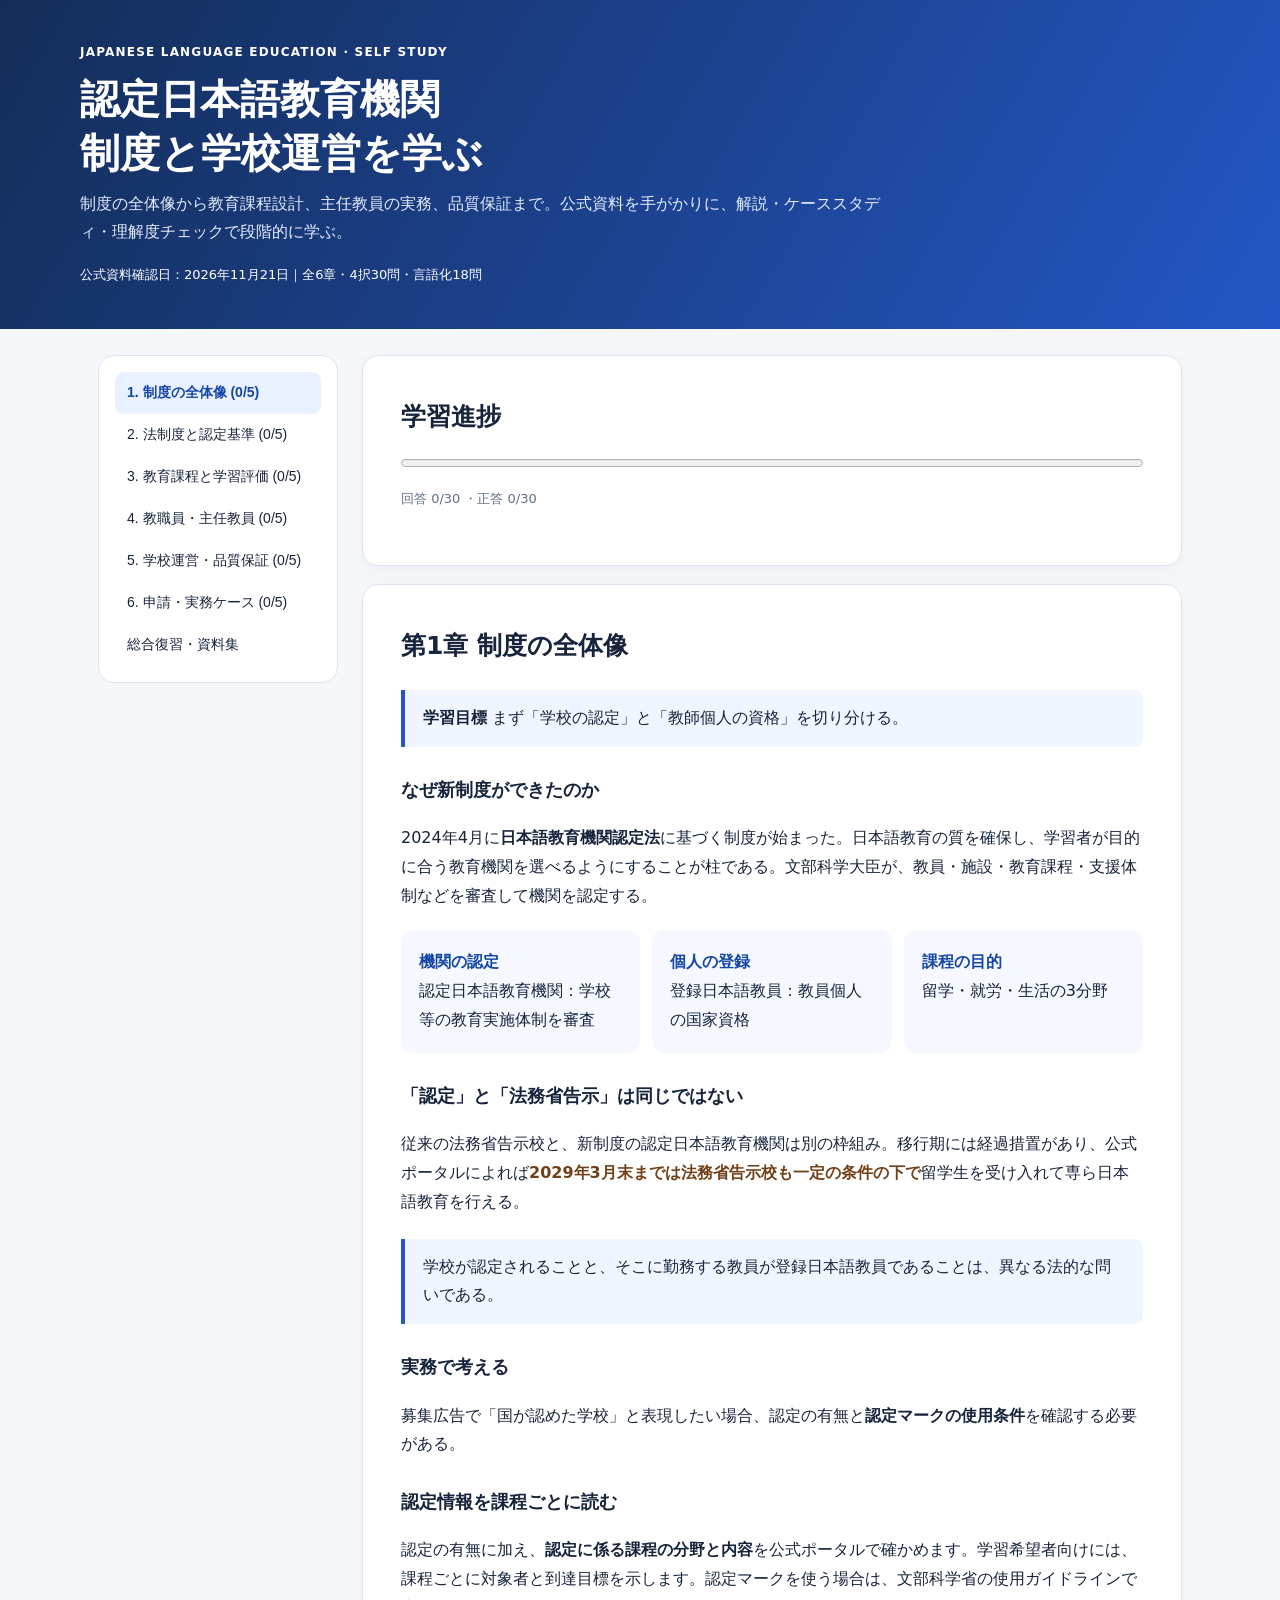
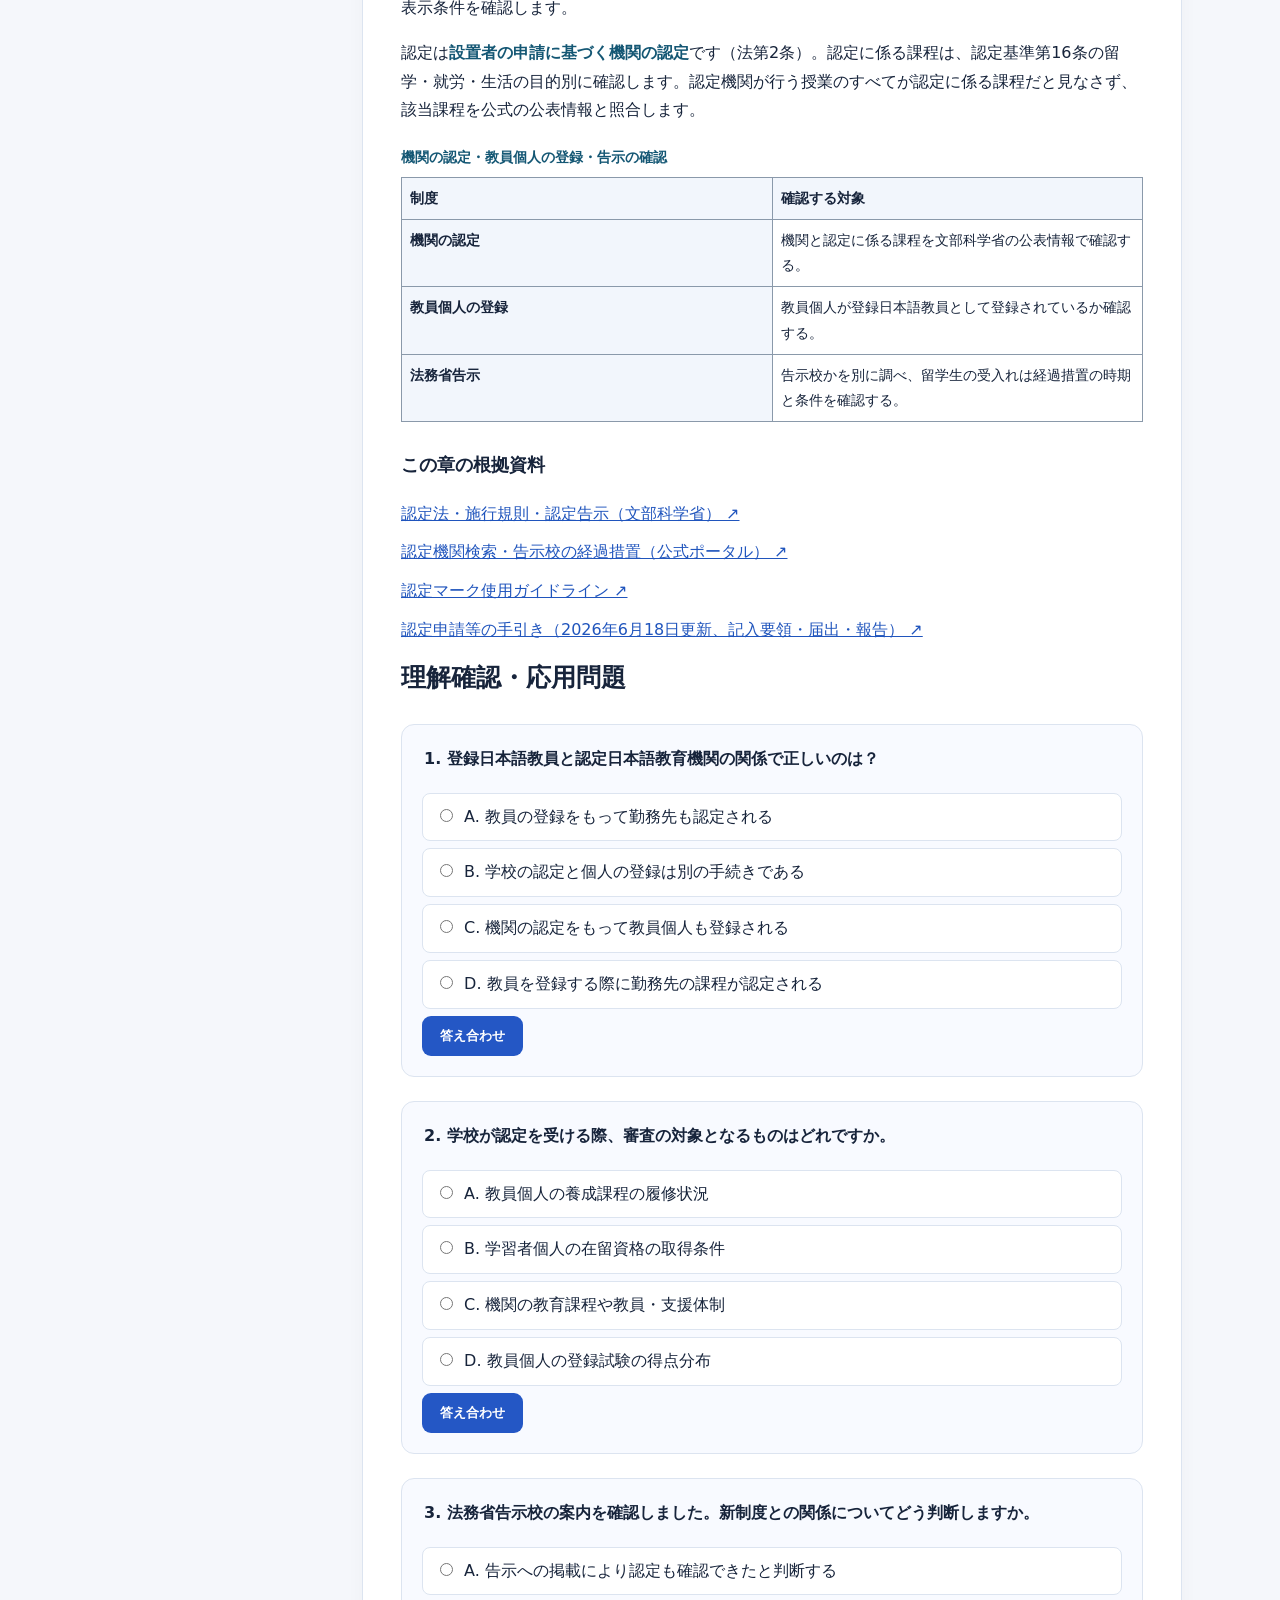
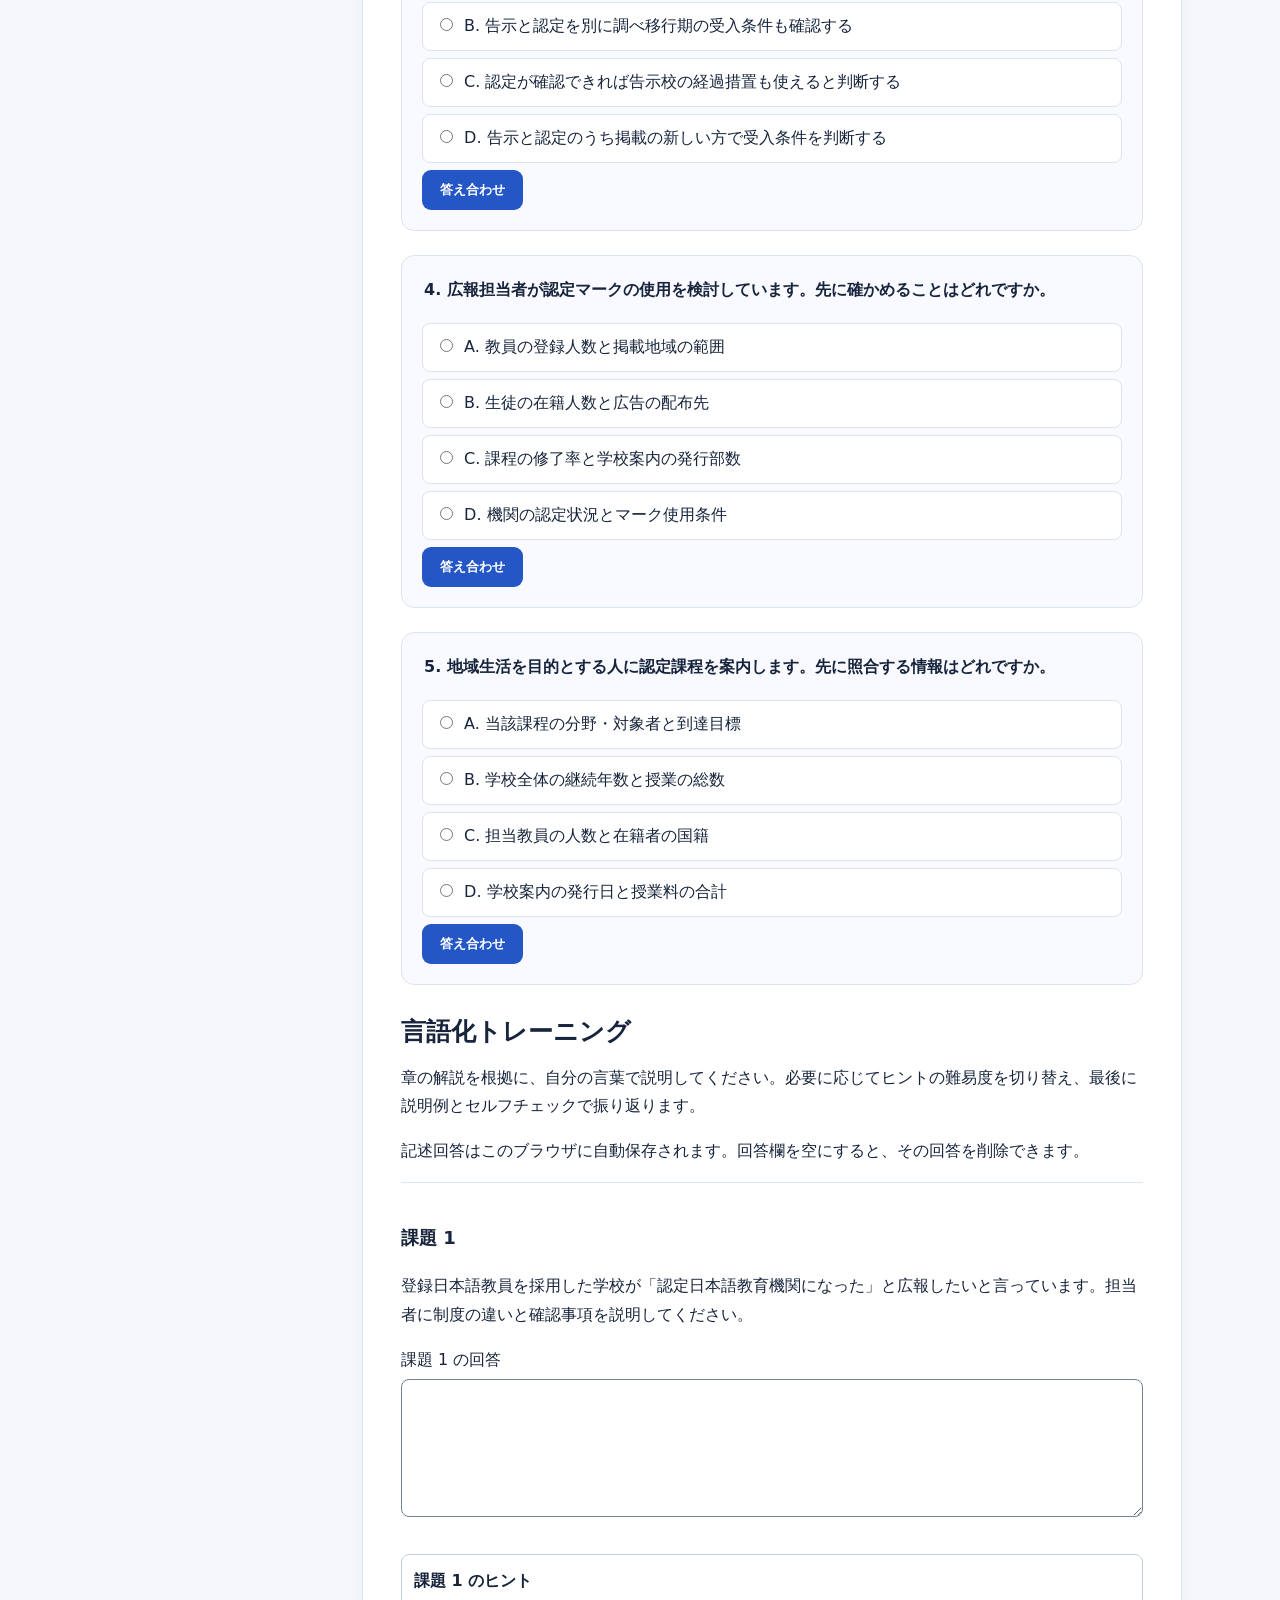
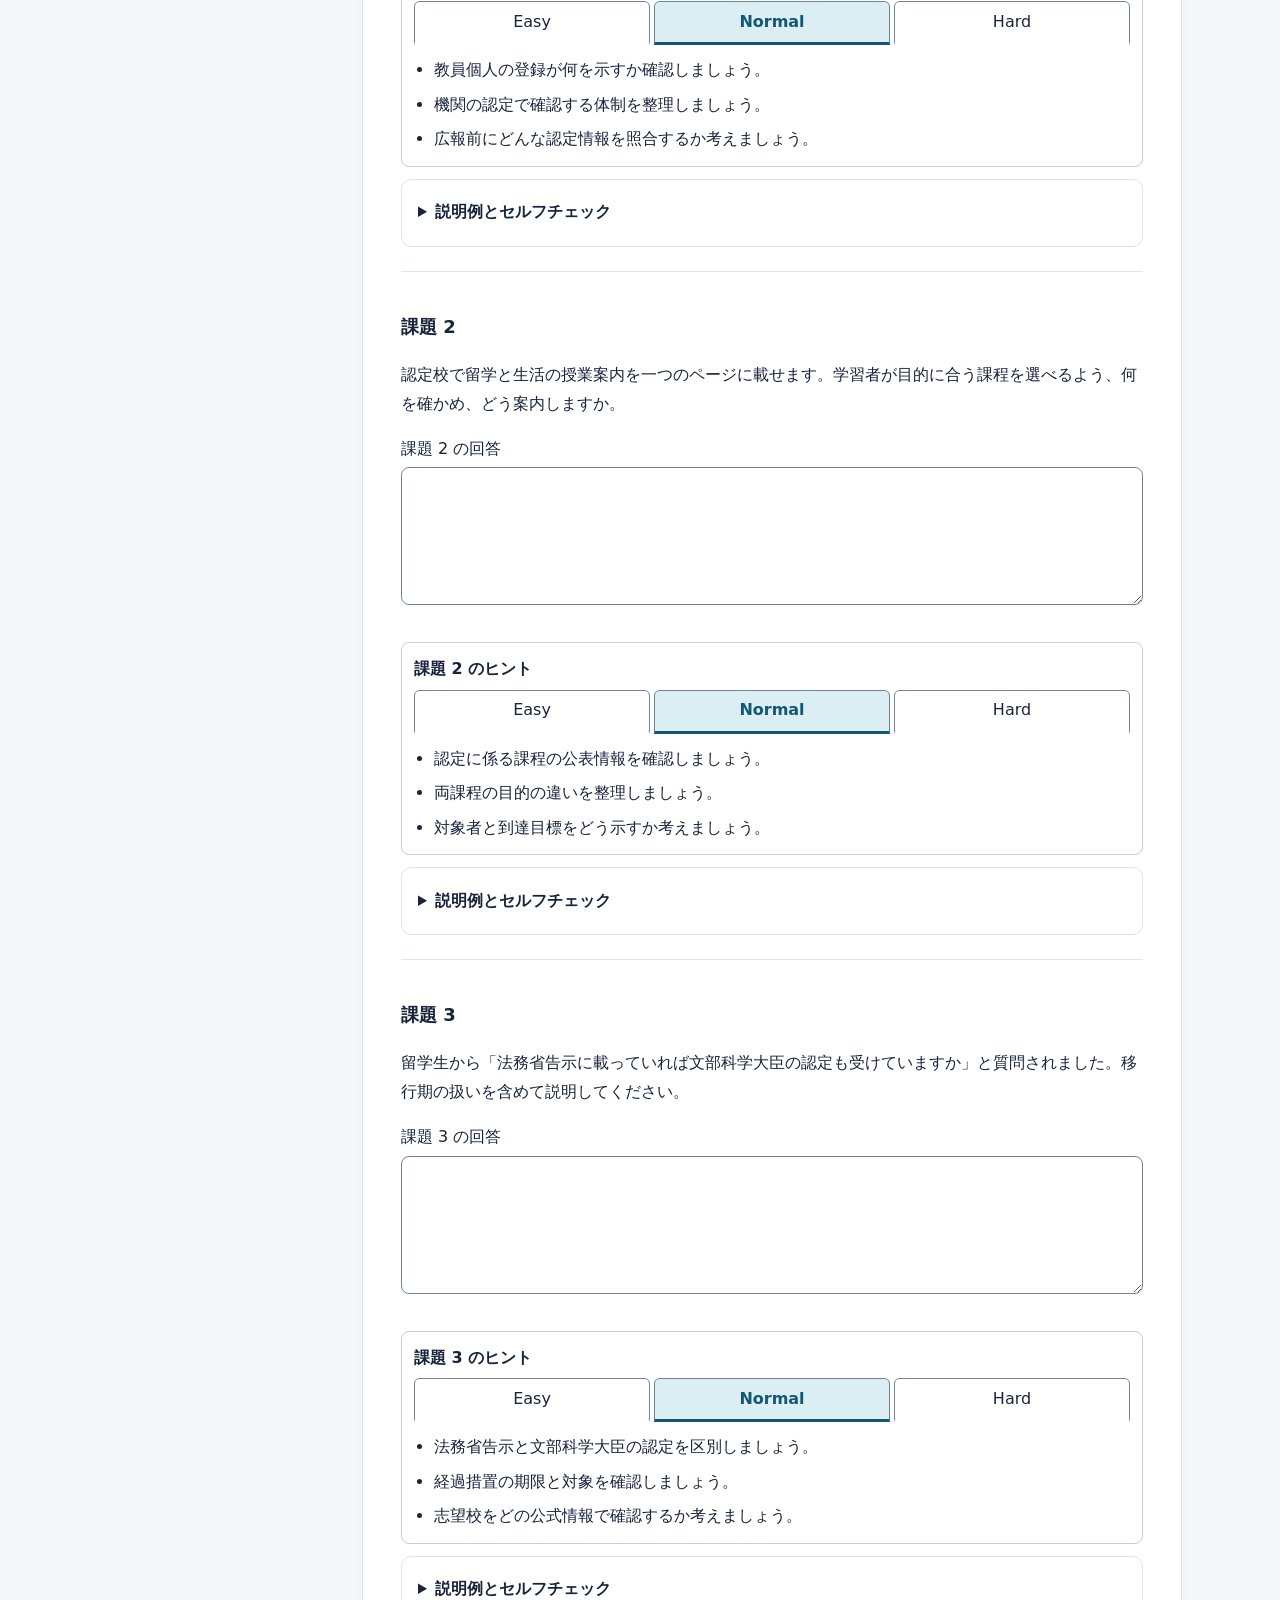
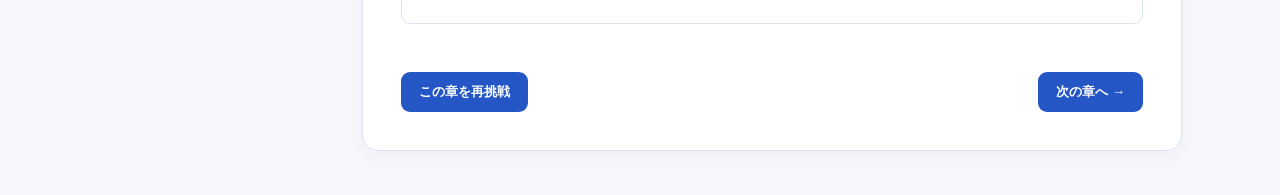
==== commit cbdfd502: "全章の読み上げ原稿と音声の事前計画に対応" ====
--- a/accreditation/index.html
+++ b/accreditation/index.html
@@ -1,7 +1,9 @@
-<!doctype html><html lang="ja"><head><meta charset="utf-8"><meta name="viewport" content="width=device-width,initial-scale=1"><title>認定日本語教育機関 | インタラクティブ学習</title><style>:root{--bg:#f5f7fb;--ink:#17243b;--sub:#617086;--accent:#2457c5;--line:#dce4f0;--white:#fff}*{box-sizing:border-box}body{margin:0;font-family:system-ui,'Noto Sans JP',sans-serif;background:var(--bg);color:var(--ink);line-height:1.8}header{background:linear-gradient(120deg,#142d58,#2457c5);color:white;padding:42px max(22px,calc((100vw - 1120px)/2))}header h1{font-size:clamp(25px,4vw,40px);line-height:1.35;margin:8px 0}header p{max-width:800px;color:#e4edff}.tag{font-size:12px;letter-spacing:.1em;font-weight:700}main{max-width:1120px;margin:26px auto;padding:0 18px;display:grid;grid-template-columns:240px 1fr;gap:24px}nav{align-self:start;position:sticky;top:18px;background:white;border:1px solid var(--line);border-radius:16px;padding:16px}nav button{display:block;width:100%;border:0;background:transparent;text-align:left;padding:12px;border-radius:9px;color:var(--ink);cursor:pointer;font-size:14px}nav button.active{background:#e9f0ff;color:#1647a8;font-weight:700}nav button:hover{background:#f0f4fc}.content{min-width:0}.panel{background:white;border:1px solid var(--line);border-radius:16px;padding:clamp(20px,4vw,38px);margin-bottom:18px;box-shadow:0 5px 20px #17243b08}.muted{color:var(--sub)}h2{font-size:25px;margin:0 0 10px}h3{font-size:18px;margin-top:27px}p{margin:10px 0 16px}.eyebrow{color:var(--accent);font-size:12px;font-weight:800;letter-spacing:.12em}.note{border-left:4px solid #2457c5;background:#f0f5ff;padding:14px 18px;border-radius:0 9px 9px 0;margin:22px 0}.warn{border-left-color:#d08b24;background:#fff8e9}.cards{display:grid;grid-template-columns:repeat(3,minmax(0,1fr));gap:12px;margin:20px 0}.mini{background:#f5f8ff;padding:18px;border-radius:12px}.mini strong{display:block;color:#1647a8}table{border-collapse:collapse;width:100%;font-size:14px;margin:20px 0}td,th{border-bottom:1px solid var(--line);padding:12px;text-align:left;vertical-align:top}th{background:#f2f6fc}.quiz{background:#f8faff;border:1px solid var(--line);border-radius:13px;padding:20px;margin:24px 0}.quiz legend{font-weight:700;margin-bottom:12px}.quiz label{display:block;padding:9px 12px;margin:7px 0;border:1px solid var(--line);border-radius:8px;cursor:pointer;background:white}.quiz label:has(input:checked){border-color:var(--accent);background:#eef4ff}.quiz button,.next,.reset{background:var(--accent);border:0;color:white;border-radius:9px;padding:11px 18px;cursor:pointer;font-weight:700}.result{margin-top:12px;font-weight:600}.sources a{display:block;margin:10px 0;color:#2055bd;overflow-wrap:anywhere}.progress{height:8px;background:#e2e9f5;border-radius:9px;overflow:hidden;margin:14px 0}.progress div{height:100%;background:#2e7dce;transition:width .2s}.hidden{display:none}.chapter-footer{display:flex;justify-content:space-between;gap:12px;align-items:center;flex-wrap:wrap;margin-top:24px}.small{font-size:13px}.term{font-weight:700;color:#204d9d}details{border:1px solid var(--line);border-radius:10px;padding:12px 16px;margin:12px 0}summary{cursor:pointer;font-weight:700}@media(max-width:760px){main{display:block}nav{position:static;margin-bottom:18px;display:flex;overflow:auto;gap:4px}nav button{white-space:nowrap;width:auto}header{padding:28px 20px}.cards{grid-template-columns:1fr}.panel{padding:20px}table{font-size:12px}td,th{padding:8px}}progress{width:100%;accent-color:var(--accent)}.training-task{border-top:1px solid var(--line);padding:12px 0}.quiz label{overflow-wrap:anywhere}.quiz input{margin-right:6px}fieldset{min-width:0;border:0;padding:0;margin:0}.feedback{margin-top:12px}.feedback li{margin:8px 0}</style><link rel="stylesheet" href="../training.css"><link rel="stylesheet" href="../lesson.css"></head><body><header><div class="tag">JAPANESE LANGUAGE EDUCATION · SELF STUDY</div><h1>認定日本語教育機関<br>制度と学校運営を学ぶ</h1><p>制度の全体像から教育課程設計、主任教員の実務、品質保証まで。公式資料を手がかりに、解説・ケーススタディ・理解度チェックで段階的に学ぶ。</p><div class="small">公式資料確認日：2026年11月21日｜全6章・4択30問・言語化18問</div></header><main><nav id="nav"></nav><div class="content"><div class="panel"><h2>学習進捗</h2><progress id="bar" aria-label="4択問題の回答進捗" max="30" value="0"></progress><p id="status" class="small muted"></p></div><div id="lesson" tabindex="-1"></div></div></main>
+<!doctype html><html lang="ja"><head><meta charset="utf-8"><meta name="viewport" content="width=device-width,initial-scale=1"><title>認定日本語教育機関 | インタラクティブ学習</title><style>:root{--bg:#f5f7fb;--ink:#17243b;--sub:#617086;--accent:#2457c5;--line:#dce4f0;--white:#fff}*{box-sizing:border-box}body{margin:0;font-family:system-ui,'Noto Sans JP',sans-serif;background:var(--bg);color:var(--ink);line-height:1.8}header{background:linear-gradient(120deg,#142d58,#2457c5);color:white;padding:42px max(22px,calc((100vw - 1120px)/2))}header h1{font-size:clamp(25px,4vw,40px);line-height:1.35;margin:8px 0}header p{max-width:800px;color:#e4edff}.tag{font-size:12px;letter-spacing:.1em;font-weight:700}main{max-width:1120px;margin:26px auto;padding:0 18px;display:grid;grid-template-columns:240px 1fr;gap:24px}nav{align-self:start;position:sticky;top:18px;background:white;border:1px solid var(--line);border-radius:16px;padding:16px}nav button{display:block;width:100%;border:0;background:transparent;text-align:left;padding:12px;border-radius:9px;color:var(--ink);cursor:pointer;font-size:14px}nav button.active{background:#e9f0ff;color:#1647a8;font-weight:700}nav button:hover{background:#f0f4fc}.content{min-width:0}.panel{background:white;border:1px solid var(--line);border-radius:16px;padding:clamp(20px,4vw,38px);margin-bottom:18px;box-shadow:0 5px 20px #17243b08}.muted{color:var(--sub)}h2{font-size:25px;margin:0 0 10px}h3{font-size:18px;margin-top:27px}p{margin:10px 0 16px}.eyebrow{color:var(--accent);font-size:12px;font-weight:800;letter-spacing:.12em}.note{border-left:4px solid #2457c5;background:#f0f5ff;padding:14px 18px;border-radius:0 9px 9px 0;margin:22px 0}.warn{border-left-color:#d08b24;background:#fff8e9}.cards{display:grid;grid-template-columns:repeat(3,minmax(0,1fr));gap:12px;margin:20px 0}.mini{background:#f5f8ff;padding:18px;border-radius:12px}.mini strong{display:block;color:#1647a8}table{border-collapse:collapse;width:100%;font-size:14px;margin:20px 0}td,th{border-bottom:1px solid var(--line);padding:12px;text-align:left;vertical-align:top}th{background:#f2f6fc}.quiz{background:#f8faff;border:1px solid var(--line);border-radius:13px;padding:20px;margin:24px 0}.quiz legend{font-weight:700;margin-bottom:12px}.quiz label{display:block;padding:9px 12px;margin:7px 0;border:1px solid var(--line);border-radius:8px;cursor:pointer;background:white}.quiz label:has(input:checked){border-color:var(--accent);background:#eef4ff}.quiz button,.next,.reset{background:var(--accent);border:0;color:white;border-radius:9px;padding:11px 18px;cursor:pointer;font-weight:700}.result{margin-top:12px;font-weight:600}.sources a{display:block;margin:10px 0;color:#2055bd;overflow-wrap:anywhere}.progress{height:8px;background:#e2e9f5;border-radius:9px;overflow:hidden;margin:14px 0}.progress div{height:100%;background:#2e7dce;transition:width .2s}.hidden{display:none}.chapter-footer{display:flex;justify-content:space-between;gap:12px;align-items:center;flex-wrap:wrap;margin-top:24px}.small{font-size:13px}.term{font-weight:700;color:#204d9d}details{border:1px solid var(--line);border-radius:10px;padding:12px 16px;margin:12px 0}summary{cursor:pointer;font-weight:700}@media(max-width:760px){main{display:block}nav{position:static;margin-bottom:18px;display:flex;overflow:auto;gap:4px}nav button{white-space:nowrap;width:auto}header{padding:28px 20px}.cards{grid-template-columns:1fr}.panel{padding:20px}table{font-size:12px}td,th{padding:8px}}progress{width:100%;accent-color:var(--accent)}.training-task{border-top:1px solid var(--line);padding:12px 0}.quiz label{overflow-wrap:anywhere}.quiz input{margin-right:6px}fieldset{min-width:0;border:0;padding:0;margin:0}.feedback{margin-top:12px}.feedback li{margin:8px 0}</style><link rel="stylesheet" href="../training.css"><link rel="stylesheet" href="../lesson.css"><link rel="stylesheet" href="../audio/player.css"></head><body><header><div class="tag">JAPANESE LANGUAGE EDUCATION · SELF STUDY</div><h1>認定日本語教育機関<br>制度と学校運営を学ぶ</h1><p>制度の全体像から教育課程設計、主任教員の実務、品質保証まで。公式資料を手がかりに、解説・ケーススタディ・理解度チェックで段階的に学ぶ。</p><div class="small">公式資料確認日：2026年11月21日｜全6章・4択30問・言語化18問</div></header><main><nav id="nav"></nav><div class="content"><div class="panel"><h2>学習進捗</h2><progress id="bar" aria-label="4択問題の回答進捗" max="30" value="0"></progress><p id="status" class="small muted"></p></div><div id="lesson-audio" class="lesson-audio-host" hidden></div><div id="lesson" tabindex="-1"></div></div></main>
 <script src="../training.js"></script>
 <script src="chapters.js"></script>
+<script src="../audio/player.js"></script>
 <script>
+const attachAudio = createLessonAudio(document.getElementById("lesson-audio"));
 const sources = {
   "law": [
     "認定法・施行規則・認定告示（文部科学省）",
@@ -122,6 +124,7 @@
   renderProgress();
   const root = document.getElementById('lesson');
   if (active === reviewIndex) {
+    attachAudio(root, null);
     root.innerHTML = `<section class="panel">
       <h2>総合復習・公式資料</h2>
       <p>各章の言語化トレーニングを使い、制度の根拠と実務での判断を説明できるか振り返ってください。</p>
@@ -147,6 +150,8 @@
     </div>
   </article>`;
   restoreTrainingAnswers(root);
+  attachAudio(root.querySelector('article'), lessonAudioChapter("accreditation", active,
+    [chapter.title, chapter.lead, chapter.html], "認定日本語教育機関"));
 }
 
 function check(event, index) {
--- a/training.css
+++ b/training.css
@@ -48,34 +48,44 @@
   border-radius: .5rem;
 }
 
-.training-hint-choice {
-  min-width: 0;
-  margin: 0;
-  padding: 0;
-  border: 0;
-}
-
-.training-hint-choice legend {
-  padding: 0;
+.training-hint-label {
+  margin: 0 0 .35rem;
   font-weight: 700;
 }
 
-.training-hint-options {
-  display: flex;
-  flex-wrap: wrap;
-  column-gap: .9rem;
+.training-hint-tabs {
+  display: grid;
+  grid-template-columns: repeat(3, minmax(0, 1fr));
+  gap: .25rem;
 }
 
-.training-hint-options label {
-  display: inline-flex;
-  align-items: center;
-  gap: .3rem;
+.training-hint-tabs [role="tab"] {
   min-height: 44px;
+  padding: .35rem .15rem;
+  border: 1px solid #718397;
+  border-block-end: 3px solid transparent;
+  border-radius: .35rem .35rem 0 0;
+  background: transparent;
+  color: inherit;
+  font: inherit;
   cursor: pointer;
 }
 
-.training-hint-options input {
-  margin: 0;
+.training-hint-tabs [role="tab"][aria-selected="true"] {
+  background: #dbeef4;
+  border-block-end-color: #145774;
+  color: #145774;
+  font-weight: 700;
+}
+
+.training-hint-tabs [role="tab"]:focus-visible,
+.training-hints [role="tabpanel"]:focus-visible {
+  outline: 2px solid #2457a5;
+  outline-offset: 2px;
+}
+
+.training-hints [role="tabpanel"] {
+  padding-block-start: .45rem;
 }
 
 .training-hints ul {
@@ -86,3 +96,16 @@
 .training-hints li + li {
   margin-block-start: .35rem;
 }
+
+@media (prefers-color-scheme: dark) {
+  .training-hint-tabs [role="tab"][aria-selected="true"] {
+    background: #2a4260;
+    border-block-end-color: #a0dcf3;
+    color: #e5edf6;
+  }
+
+  .training-hint-tabs [role="tab"]:focus-visible,
+  .training-hints [role="tabpanel"]:focus-visible {
+    outline-color: #a0dcf3;
+  }
+}
--- a/lesson.css
+++ b/lesson.css
@@ -92,3 +92,71 @@
     background: #523433 !important;
   }
 }
+
+.lesson-table {
+  width: 100%;
+  margin: 1.25rem 0;
+  border-collapse: collapse;
+  table-layout: fixed;
+}
+
+.lesson-table caption, .lesson-flow figcaption {
+  margin-block-end: .4rem;
+  text-align: start;
+  font-weight: 700;
+  color: var(--lesson-key);
+}
+
+.lesson-table th, .lesson-table td {
+  padding: .5rem;
+  vertical-align: top;
+  text-align: start;
+  border: 1px solid #8a99aa;
+}
+
+.lesson-flow {
+  margin: 1.25rem 0;
+}
+
+.lesson-flow ol {
+  display: grid;
+  grid-template-columns: repeat(3, minmax(0, 1fr));
+  gap: .65rem;
+  margin: 0;
+  padding: 0;
+  list-style-position: inside;
+}
+
+.lesson-flow li {
+  padding: .65rem;
+  border: 1px solid #8a99aa;
+  border-radius: .5rem;
+}
+
+.lesson-flow li::marker {
+  color: var(--lesson-key);
+  font-weight: 700;
+}
+
+.lesson-flow li p {
+  margin: .25rem 0 0;
+}
+
+@media (max-width: 600px) {
+  .lesson-flow ol {
+    grid-template-columns: minmax(0, 1fr);
+  }
+}
+
+.lesson-table-compare th[scope="row"],
+.lesson-table-compare th[scope="col"]:first-child {
+  width: 34%;
+}
+
+@media (max-width: 420px) {
+  .lesson-table-compare th,
+  .lesson-table-compare td {
+    padding: .45rem .35rem;
+    line-height: 1.55;
+  }
+}
--- a/audio/player.css
+++ b/audio/player.css
@@ -0,0 +1,78 @@
+.lesson-audio-host {
+  position: sticky;
+  top: 0;
+  z-index: 2;
+  margin-bottom: .75rem;
+}
+.lesson-audio {
+  background: #fff;
+  color: #203047;
+  border: 1px solid #8299a9;
+  border-radius: 10px;
+  padding: .5rem;
+  line-height: 1.4;
+}
+.lesson-audio-primary {
+  display: grid;
+  grid-template-columns: repeat(4, minmax(0, 1fr));
+  gap: .25rem;
+}
+.lesson-audio button {
+  padding: .25rem;
+  min-height: 44px;
+  font-size: .875rem;
+}
+.lesson-audio button:disabled {
+  opacity: .6;
+}
+.lesson-audio-seek {
+  display: flex;
+  flex-wrap: wrap;
+  align-items: center;
+  gap: .25rem .5rem;
+  padding: .25rem 0;
+  font-size: .875rem;
+}
+.lesson-audio-seek input {
+  flex: 1 1 90px;
+  min-width: 0;
+  min-height: 24px;
+}
+.lesson-audio details {
+  max-height: min(35vh, 16rem);
+  overflow: auto;
+  margin: 0;
+  padding: .25rem .5rem;
+}
+.lesson-audio-settings {
+  display: flex;
+  flex-wrap: wrap;
+  align-items: center;
+  gap: .4rem .75rem;
+  padding-top: .4rem;
+}
+.lesson-audio select {
+  max-width: 100%;
+  min-height: 44px;
+  font: inherit;
+}
+.lesson-audio [role=status] { margin: .4rem 0 0; }
+.lesson-audio [role=status]:empty { display: none; }
+.lesson-audio-current {
+  outline: 2px solid #216475;
+  outline-offset: 2px;
+}
+.lesson-audio-badge {
+  display: inline-block;
+  padding: .1em .5em;
+  margin: .15em 0;
+  background: #dbeef4;
+  color: #17495a;
+  border-radius: .3rem;
+  font-size: .875rem;
+  font-weight: 700;
+}
+@media (prefers-color-scheme: dark) {
+  .lesson-audio { background: #17242f; color: #e4eef6; }
+  .lesson-audio-current { outline-color: #8dd4e7; }
+}
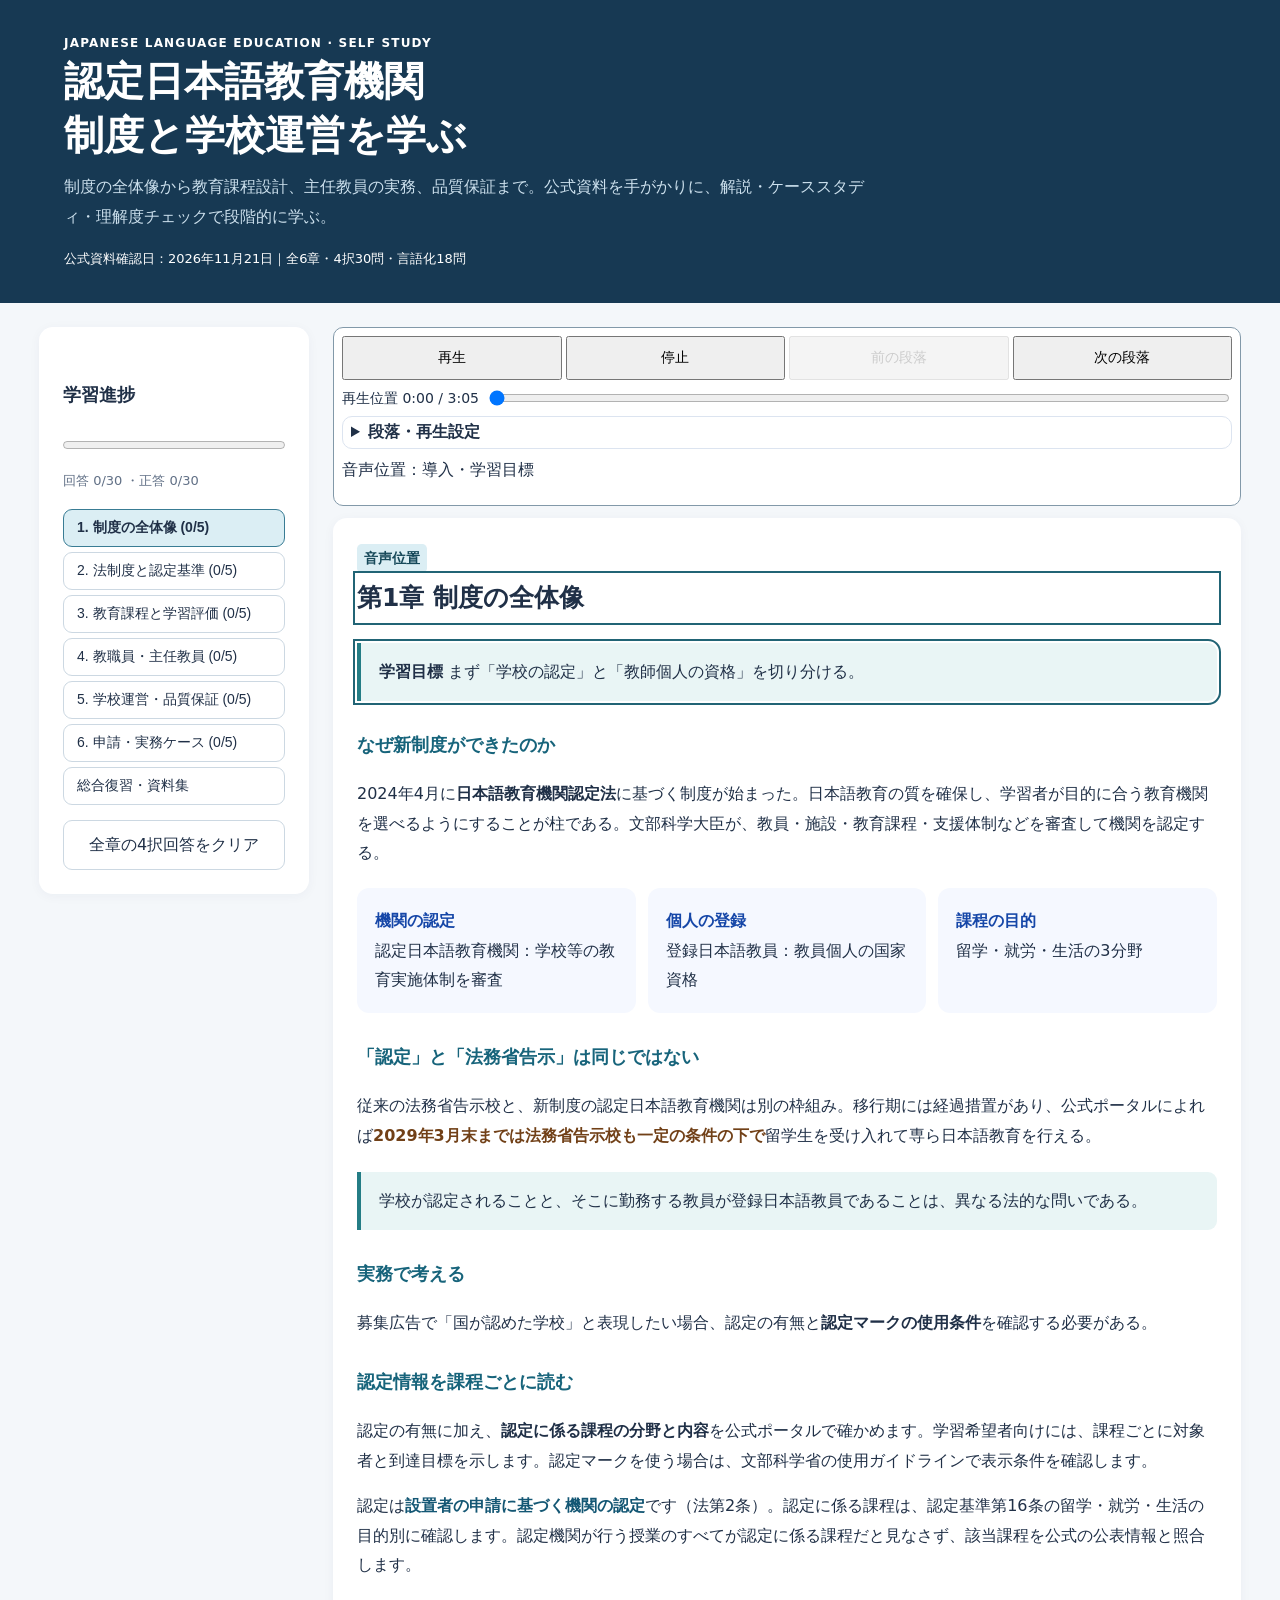
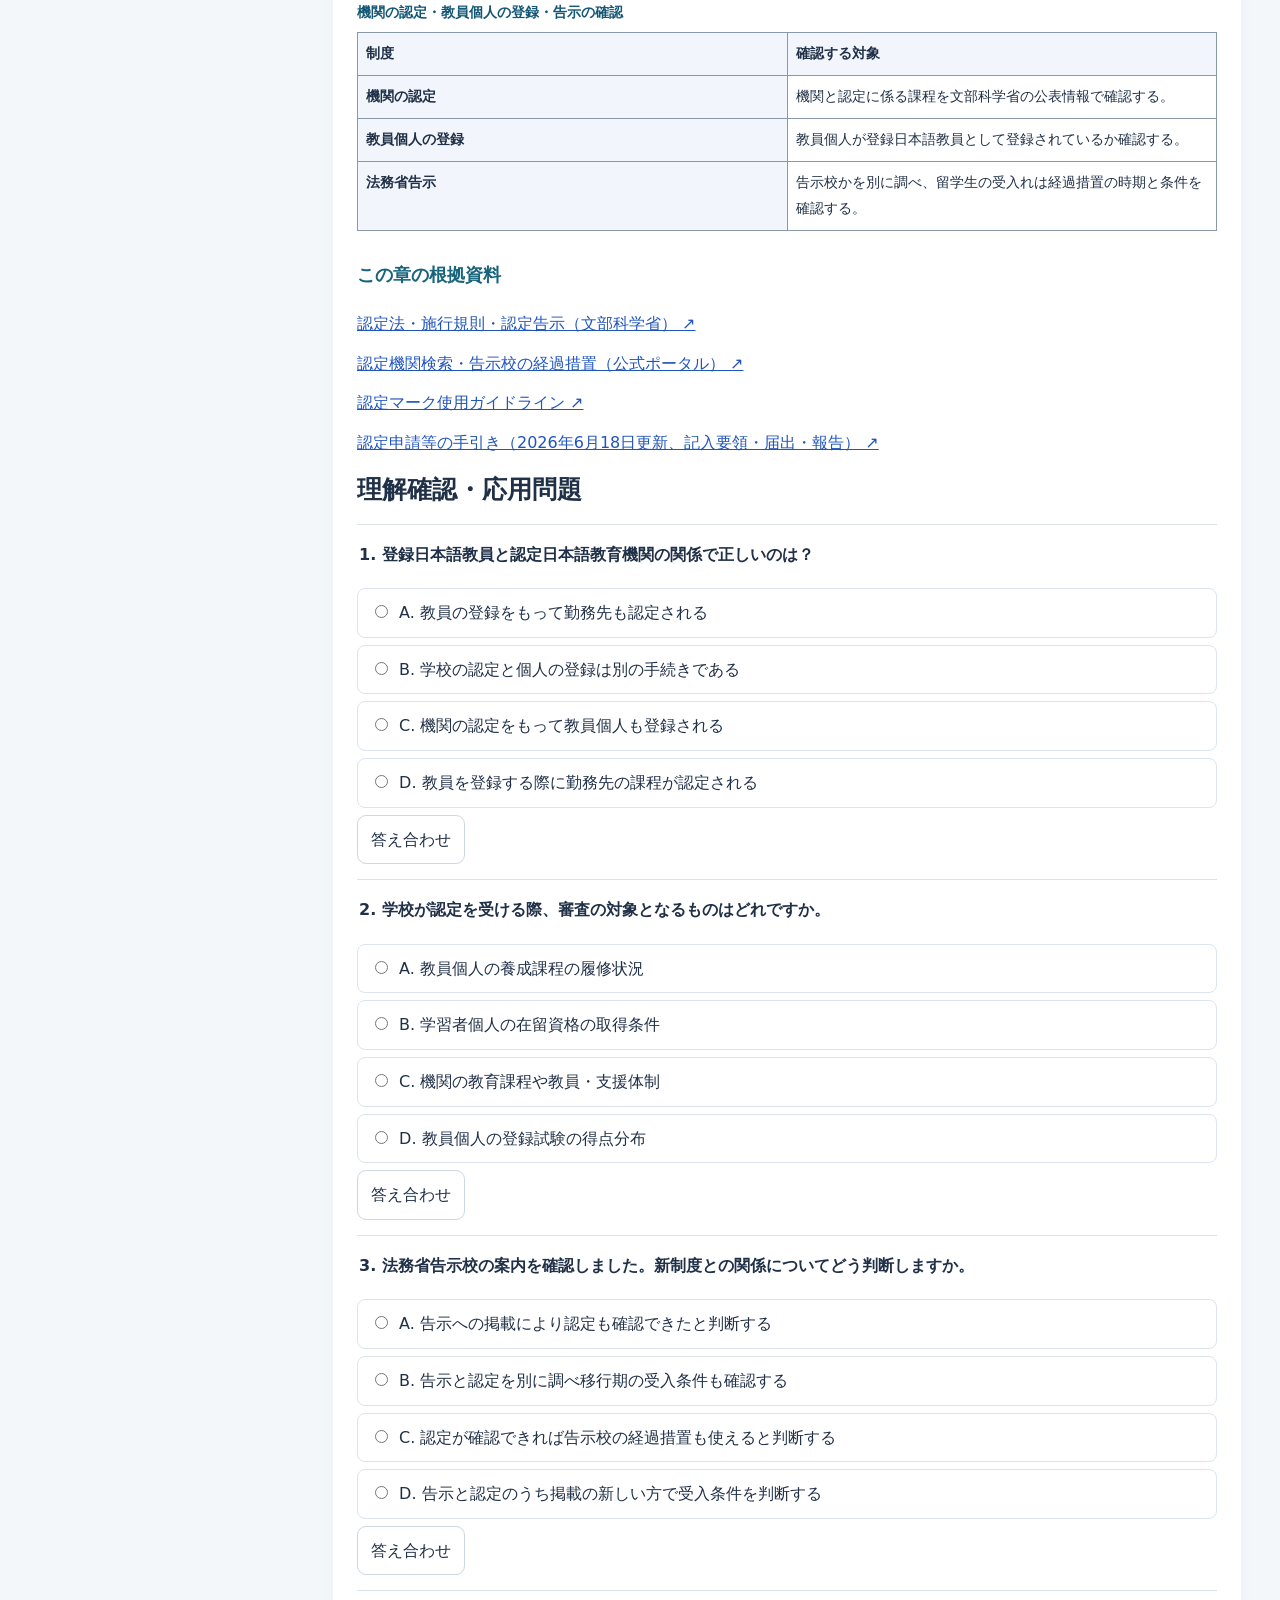
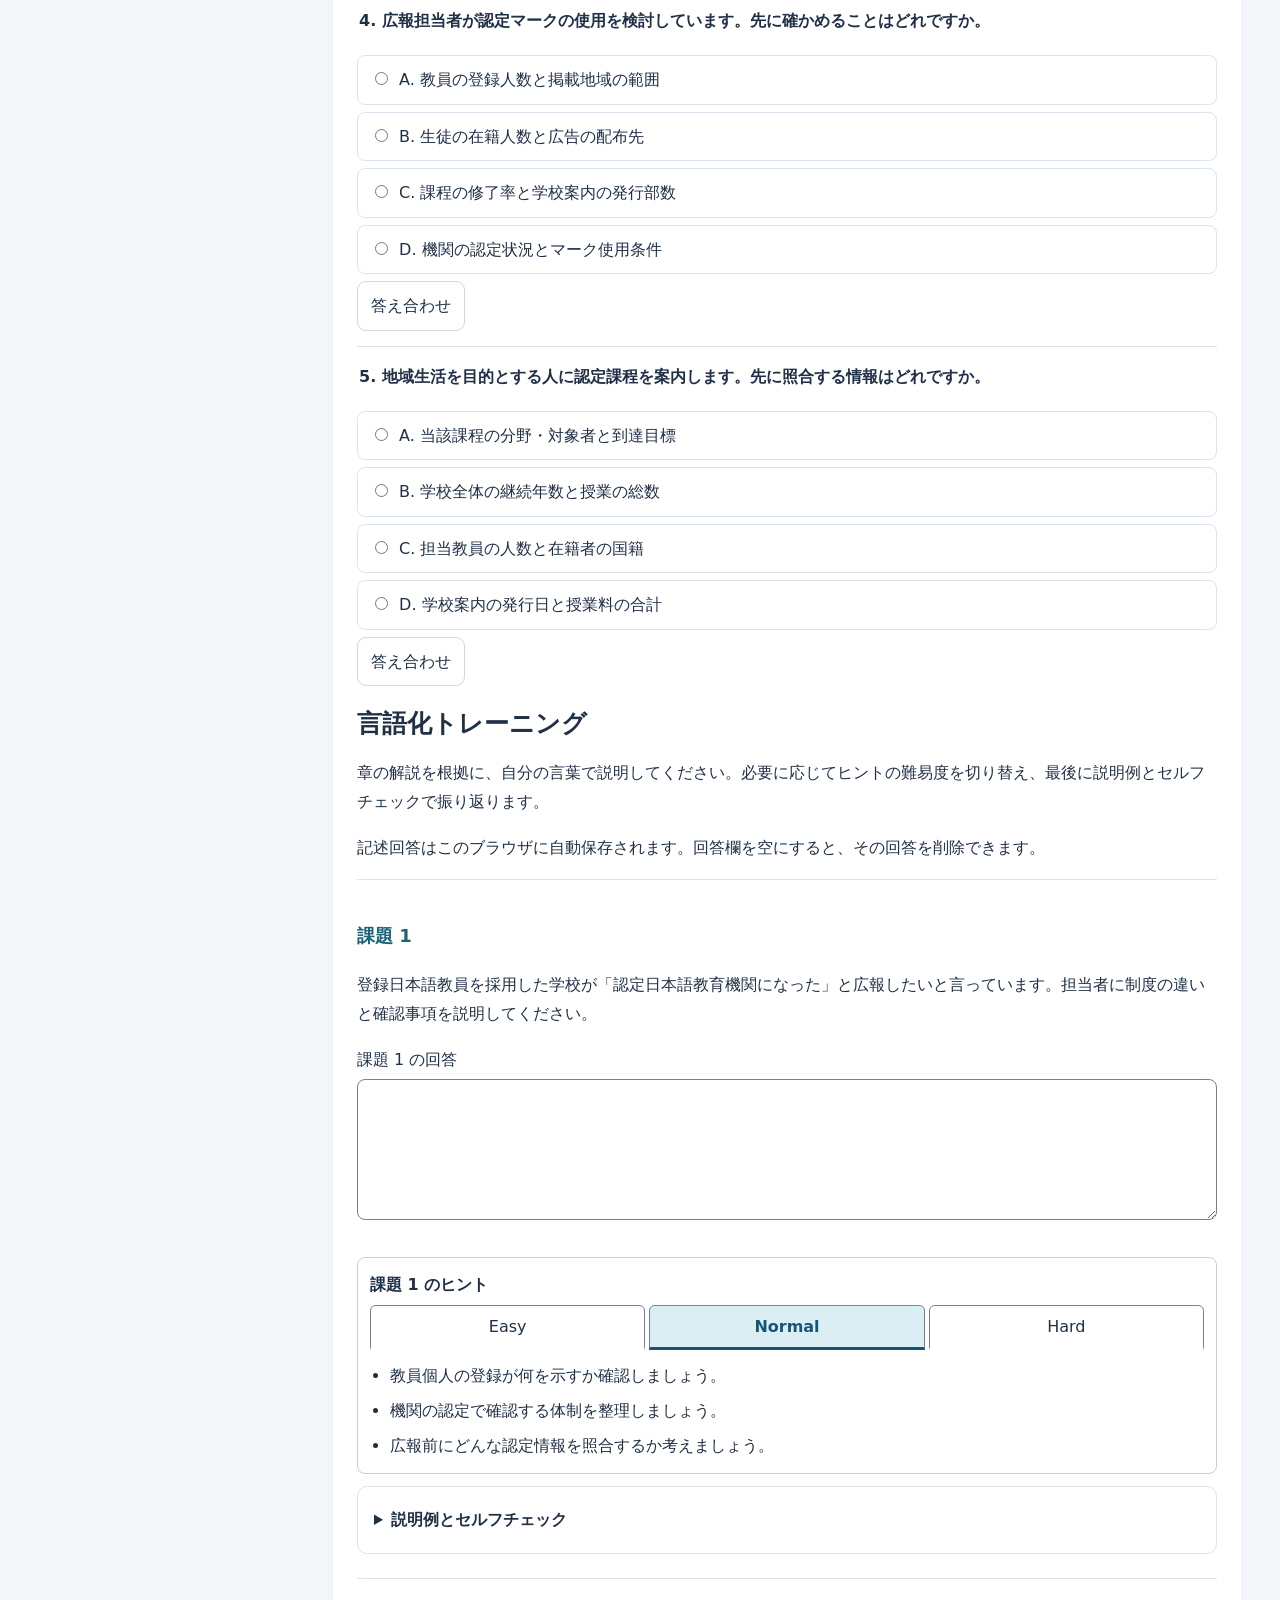
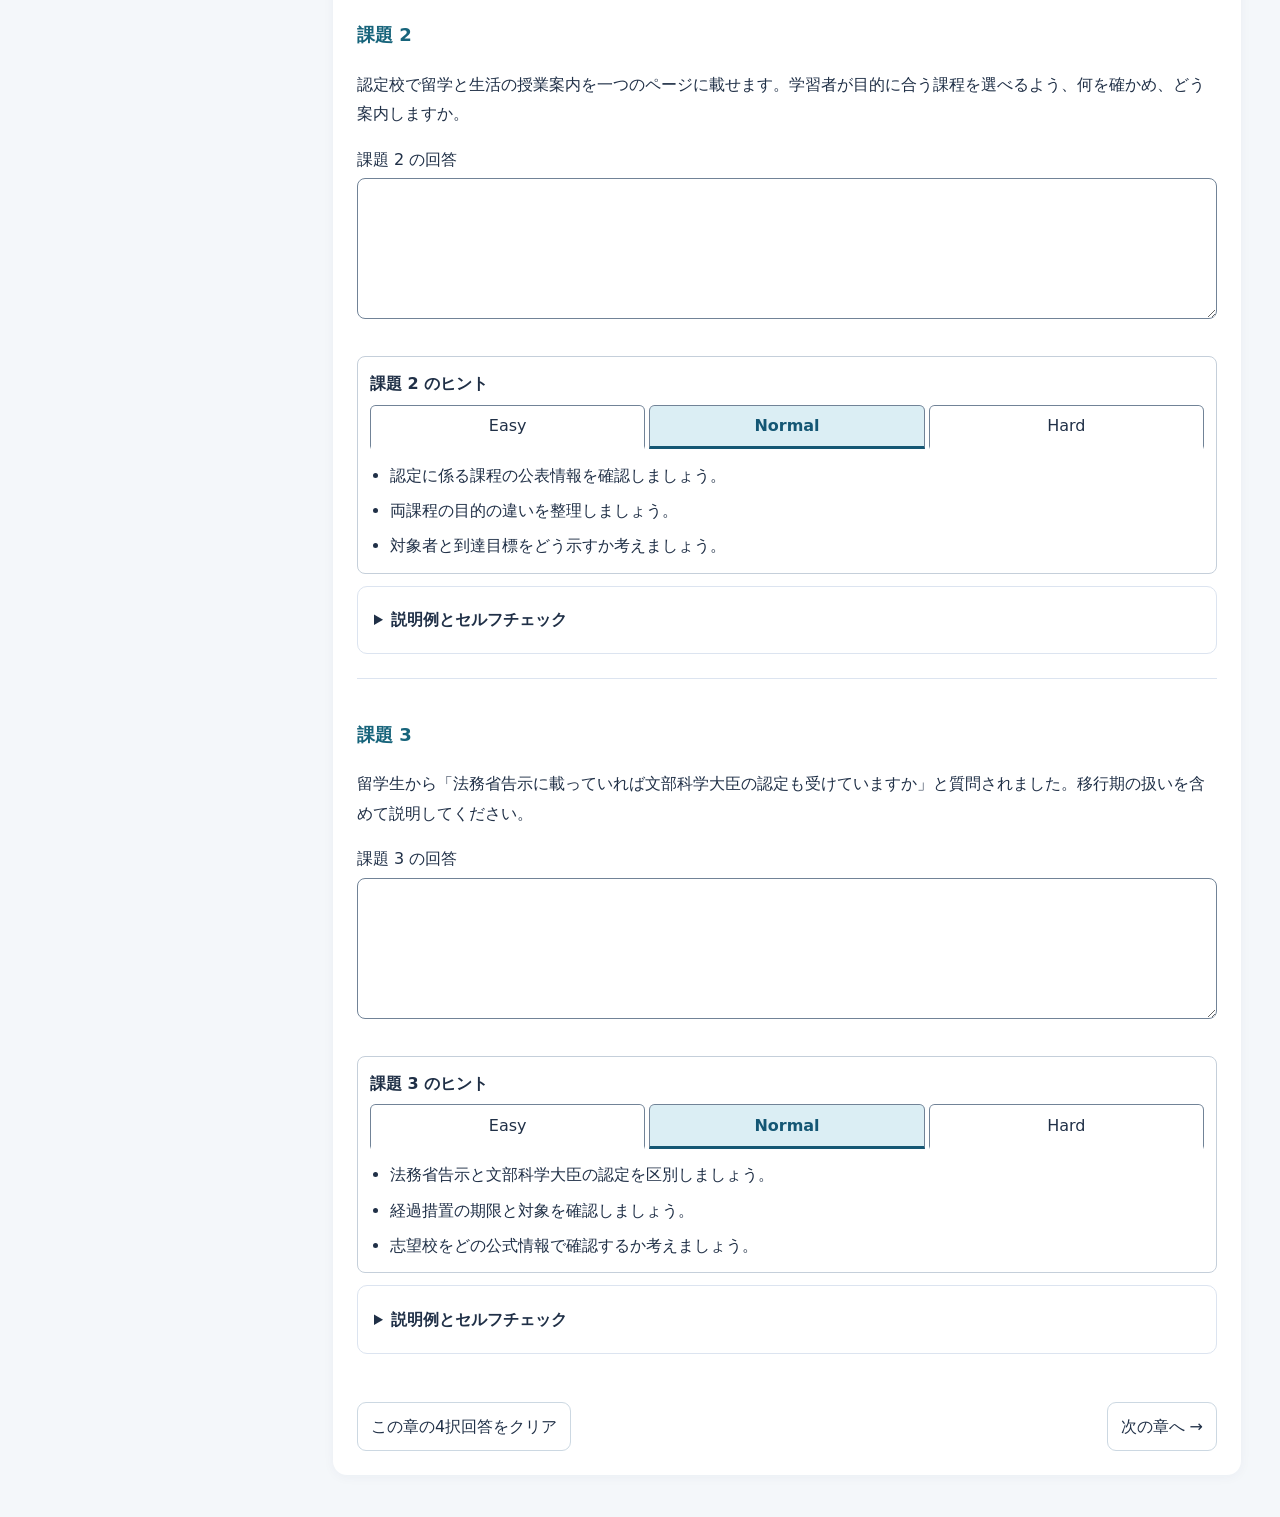
==== commit cfec86d5: "Align accreditation layout with reference and clarify quiz reset scopes" ====
--- a/accreditation/index.html
+++ b/accreditation/index.html
@@ -1,4 +1,4 @@
-<!doctype html><html lang="ja"><head><meta charset="utf-8"><meta name="viewport" content="width=device-width,initial-scale=1"><title>認定日本語教育機関 | インタラクティブ学習</title><style>:root{--bg:#f5f7fb;--ink:#17243b;--sub:#617086;--accent:#2457c5;--line:#dce4f0;--white:#fff}*{box-sizing:border-box}body{margin:0;font-family:system-ui,'Noto Sans JP',sans-serif;background:var(--bg);color:var(--ink);line-height:1.8}header{background:linear-gradient(120deg,#142d58,#2457c5);color:white;padding:42px max(22px,calc((100vw - 1120px)/2))}header h1{font-size:clamp(25px,4vw,40px);line-height:1.35;margin:8px 0}header p{max-width:800px;color:#e4edff}.tag{font-size:12px;letter-spacing:.1em;font-weight:700}main{max-width:1120px;margin:26px auto;padding:0 18px;display:grid;grid-template-columns:240px 1fr;gap:24px}nav{align-self:start;position:sticky;top:18px;background:white;border:1px solid var(--line);border-radius:16px;padding:16px}nav button{display:block;width:100%;border:0;background:transparent;text-align:left;padding:12px;border-radius:9px;color:var(--ink);cursor:pointer;font-size:14px}nav button.active{background:#e9f0ff;color:#1647a8;font-weight:700}nav button:hover{background:#f0f4fc}.content{min-width:0}.panel{background:white;border:1px solid var(--line);border-radius:16px;padding:clamp(20px,4vw,38px);margin-bottom:18px;box-shadow:0 5px 20px #17243b08}.muted{color:var(--sub)}h2{font-size:25px;margin:0 0 10px}h3{font-size:18px;margin-top:27px}p{margin:10px 0 16px}.eyebrow{color:var(--accent);font-size:12px;font-weight:800;letter-spacing:.12em}.note{border-left:4px solid #2457c5;background:#f0f5ff;padding:14px 18px;border-radius:0 9px 9px 0;margin:22px 0}.warn{border-left-color:#d08b24;background:#fff8e9}.cards{display:grid;grid-template-columns:repeat(3,minmax(0,1fr));gap:12px;margin:20px 0}.mini{background:#f5f8ff;padding:18px;border-radius:12px}.mini strong{display:block;color:#1647a8}table{border-collapse:collapse;width:100%;font-size:14px;margin:20px 0}td,th{border-bottom:1px solid var(--line);padding:12px;text-align:left;vertical-align:top}th{background:#f2f6fc}.quiz{background:#f8faff;border:1px solid var(--line);border-radius:13px;padding:20px;margin:24px 0}.quiz legend{font-weight:700;margin-bottom:12px}.quiz label{display:block;padding:9px 12px;margin:7px 0;border:1px solid var(--line);border-radius:8px;cursor:pointer;background:white}.quiz label:has(input:checked){border-color:var(--accent);background:#eef4ff}.quiz button,.next,.reset{background:var(--accent);border:0;color:white;border-radius:9px;padding:11px 18px;cursor:pointer;font-weight:700}.result{margin-top:12px;font-weight:600}.sources a{display:block;margin:10px 0;color:#2055bd;overflow-wrap:anywhere}.progress{height:8px;background:#e2e9f5;border-radius:9px;overflow:hidden;margin:14px 0}.progress div{height:100%;background:#2e7dce;transition:width .2s}.hidden{display:none}.chapter-footer{display:flex;justify-content:space-between;gap:12px;align-items:center;flex-wrap:wrap;margin-top:24px}.small{font-size:13px}.term{font-weight:700;color:#204d9d}details{border:1px solid var(--line);border-radius:10px;padding:12px 16px;margin:12px 0}summary{cursor:pointer;font-weight:700}@media(max-width:760px){main{display:block}nav{position:static;margin-bottom:18px;display:flex;overflow:auto;gap:4px}nav button{white-space:nowrap;width:auto}header{padding:28px 20px}.cards{grid-template-columns:1fr}.panel{padding:20px}table{font-size:12px}td,th{padding:8px}}progress{width:100%;accent-color:var(--accent)}.training-task{border-top:1px solid var(--line);padding:12px 0}.quiz label{overflow-wrap:anywhere}.quiz input{margin-right:6px}fieldset{min-width:0;border:0;padding:0;margin:0}.feedback{margin-top:12px}.feedback li{margin:8px 0}</style><link rel="stylesheet" href="../training.css"><link rel="stylesheet" href="../lesson.css"><link rel="stylesheet" href="../audio/player.css"></head><body><header><div class="tag">JAPANESE LANGUAGE EDUCATION · SELF STUDY</div><h1>認定日本語教育機関<br>制度と学校運営を学ぶ</h1><p>制度の全体像から教育課程設計、主任教員の実務、品質保証まで。公式資料を手がかりに、解説・ケーススタディ・理解度チェックで段階的に学ぶ。</p><div class="small">公式資料確認日：2026年11月21日｜全6章・4択30問・言語化18問</div></header><main><nav id="nav"></nav><div class="content"><div class="panel"><h2>学習進捗</h2><progress id="bar" aria-label="4択問題の回答進捗" max="30" value="0"></progress><p id="status" class="small muted"></p></div><div id="lesson-audio" class="lesson-audio-host" hidden></div><div id="lesson" tabindex="-1"></div></div></main>
+<!doctype html><html lang="ja"><head><meta charset="utf-8"><meta name="viewport" content="width=device-width,initial-scale=1"><title>認定日本語教育機関 | インタラクティブ学習</title><style>:root{--bg:#f5f7fb;--ink:#17243b;--sub:#617086;--accent:#2457c5;--line:#dce4f0;--white:#fff}*{box-sizing:border-box}body{margin:0;font-family:system-ui,'Noto Sans JP',sans-serif;background:var(--bg);color:var(--ink);line-height:1.8}header{background:linear-gradient(120deg,#142d58,#2457c5);color:white;padding:42px max(22px,calc((100vw - 1120px)/2))}header h1{font-size:clamp(25px,4vw,40px);line-height:1.35;margin:8px 0}header p{max-width:800px;color:#e4edff}.tag{font-size:12px;letter-spacing:.1em;font-weight:700}main{max-width:1120px;margin:26px auto;padding:0 18px;display:grid;grid-template-columns:240px 1fr;gap:24px}nav{align-self:start;position:sticky;top:18px;background:white;border:1px solid var(--line);border-radius:16px;padding:16px}nav button{display:block;width:100%;border:0;background:transparent;text-align:left;padding:12px;border-radius:9px;color:var(--ink);cursor:pointer;font-size:14px}nav button.active{background:#e9f0ff;color:#1647a8;font-weight:700}nav button:hover{background:#f0f4fc}.content{min-width:0}.panel{background:white;border:1px solid var(--line);border-radius:16px;padding:clamp(20px,4vw,38px);margin-bottom:18px;box-shadow:0 5px 20px #17243b08}.muted{color:var(--sub)}h2{font-size:25px;margin:0 0 10px}h3{font-size:18px;margin-top:27px}p{margin:10px 0 16px}.eyebrow{color:var(--accent);font-size:12px;font-weight:800;letter-spacing:.12em}.note{border-left:4px solid #2457c5;background:#f0f5ff;padding:14px 18px;border-radius:0 9px 9px 0;margin:22px 0}.warn{border-left-color:#d08b24;background:#fff8e9}.cards{display:grid;grid-template-columns:repeat(3,minmax(0,1fr));gap:12px;margin:20px 0}.mini{background:#f5f8ff;padding:18px;border-radius:12px}.mini strong{display:block;color:#1647a8}table{border-collapse:collapse;width:100%;font-size:14px;margin:20px 0}td,th{border-bottom:1px solid var(--line);padding:12px;text-align:left;vertical-align:top}th{background:#f2f6fc}.quiz{background:#f8faff;border:1px solid var(--line);border-radius:13px;padding:20px;margin:24px 0}.quiz legend{font-weight:700;margin-bottom:12px}.quiz label{display:block;padding:9px 12px;margin:7px 0;border:1px solid var(--line);border-radius:8px;cursor:pointer;background:white}.quiz label:has(input:checked){border-color:var(--accent);background:#eef4ff}.quiz button,.next,.reset{background:var(--accent);border:0;color:white;border-radius:9px;padding:11px 18px;cursor:pointer;font-weight:700}.result{margin-top:12px;font-weight:600}.sources a{display:block;margin:10px 0;color:#2055bd;overflow-wrap:anywhere}.progress{height:8px;background:#e2e9f5;border-radius:9px;overflow:hidden;margin:14px 0}.progress div{height:100%;background:#2e7dce;transition:width .2s}.hidden{display:none}.chapter-footer{display:flex;justify-content:space-between;gap:12px;align-items:center;flex-wrap:wrap;margin-top:24px}.small{font-size:13px}.term{font-weight:700;color:#204d9d}details{border:1px solid var(--line);border-radius:10px;padding:12px 16px;margin:12px 0}summary{cursor:pointer;font-weight:700}@media(max-width:760px){main{display:block}nav{position:static;margin-bottom:18px;display:flex;overflow:auto;gap:4px}nav button{white-space:nowrap;width:auto}header{padding:28px 20px}.cards{grid-template-columns:1fr}.panel{padding:20px}table{font-size:12px}td,th{padding:8px}}progress{width:100%;accent-color:var(--accent)}.training-task{border-top:1px solid var(--line);padding:12px 0}.quiz label{overflow-wrap:anywhere}.quiz input{margin-right:6px}fieldset{min-width:0;border:0;padding:0;margin:0}.feedback{margin-top:12px}.feedback li{margin:8px 0}</style><style>/* Match reference course layout while retaining accreditation-specific content */ body{background:#f4f7fa;color:#203047;line-height:1.85}header{background:#173953;padding:32px max(5vw,20px)}header h1{margin:0}header p{color:#cce0ed}main{max-width:1250px;margin:0 auto;grid-template-columns:270px minmax(0,1fr);padding:24px;gap:24px}aside.course-sidebar{align-self:start;position:sticky;top:16px;background:white;border-radius:14px;padding:24px;box-shadow:0 2px 12px #1739530b}nav#nav{position:static;border:0;padding:0;border-radius:0;display:block}nav#nav button{display:block;width:100%;text-align:left;margin:5px 0;padding:9px 13px;border:1px solid #ccd8e2;border-radius:9px;background:white;color:#203047}nav#nav button:hover,nav#nav button.active{background:#dbeef4;border-color:#397c94;color:#203047}.panel{border:0;border-radius:14px;padding:24px;box-shadow:0 2px 12px #1739530b}.panel h3{color:#17647b}.note{background:#e9f5f5;border-left-color:#247d85}.quiz{background:white;border:0;border-top:1px solid #dbe3eb;border-radius:0;padding:15px 0;margin:0}.quiz button,.next,.reset,.sidebar-reset{font:inherit;cursor:pointer;border:1px solid #ccd8e2;background:white;color:#203047;border-radius:9px;padding:9px 13px}.quiz button:hover,.next:hover,.reset:hover,.sidebar-reset:hover{background:#dbeef4;border-color:#397c94}progress{accent-color:#247d85}.sidebar-reset{width:100%;margin-top:10px}.content{min-width:0}.chapter-footer{margin-top:24px}@media(max-width:760px){main{display:block;padding:12px}aside.course-sidebar{position:static;margin-bottom:12px;padding:15px}nav#nav{display:grid;grid-template-columns:1fr 1fr;gap:4px}nav#nav button{white-space:normal;width:100%;font-size:14px}header{padding:28px 20px}.panel{padding:18px}}</style><link rel="stylesheet" href="../training.css"><link rel="stylesheet" href="../lesson.css"><link rel="stylesheet" href="../audio/player.css"></head><body><header><div class="tag">JAPANESE LANGUAGE EDUCATION · SELF STUDY</div><h1>認定日本語教育機関<br>制度と学校運営を学ぶ</h1><p>制度の全体像から教育課程設計、主任教員の実務、品質保証まで。公式資料を手がかりに、解説・ケーススタディ・理解度チェックで段階的に学ぶ。</p><div class="small">公式資料確認日：2026年11月21日｜全6章・4択30問・言語化18問</div></header><main><aside class="course-sidebar"><h3>学習進捗</h3><progress id="bar" aria-label="4択問題の回答進捗" max="30" value="0"></progress><p id="status" class="small muted"></p><nav id="nav" aria-label="章一覧"></nav><button class="sidebar-reset" onclick="clearAllCurrent()">全章の4択回答をクリア</button></aside><div class="content"><div id="lesson-audio" class="lesson-audio-host" hidden></div><div id="lesson" tabindex="-1"></div></div></main>
 <script src="../training.js"></script>
 <script src="chapters.js"></script>
 <script src="../audio/player.js"></script>
@@ -130,7 +130,7 @@
       <p>各章の言語化トレーニングを使い、制度の根拠と実務での判断を説明できるか振り返ってください。</p>
       <h3>一次資料</h3>
       <div class="sources">${links(Object.keys(sources))}</div>
-      <button class="reset" onclick="resetAll()">4択の学習進捗をリセット</button>
+      <button class="reset" onclick="resetAll()">4択の学習進捗をリセット（旧版記録を含む）</button>
     </section>`;
     return;
   }
@@ -145,7 +145,7 @@
     ${chapter.qs.map(renderQuiz).join('')}
     ${renderTraining(chapter.training, 'accreditation', active)}
     <div class="chapter-footer">
-      <button class="reset" onclick="retry()">この章を再挑戦</button>
+      <button class="reset" onclick="retry()">この章の4択回答をクリア</button>
       <button class="next" onclick="go(${active + 1})">${active + 1 === reviewIndex ? '総合復習へ' : '次の章へ →'}</button>
     </div>
   </article>`;
@@ -174,8 +174,15 @@
   go(active);
 }
 
+function clearAllCurrent() {
+  if (!confirm('認定教材の全章の4択回答をクリアしますか？旧版記録・記述回答・音声設定は残ります。')) return;
+  answers = {};
+  saveProgress();
+  render();
+}
+
 function resetAll() {
-  if (!confirm('旧版の記録を含む学習進捗を消去しますか？')) return;
+  if (!confirm('現行4択の回答と旧版の学習記録を両方削除しますか？記述回答と音声設定は残ります。')) return;
   answers = {};
   legacy = {};
   try {
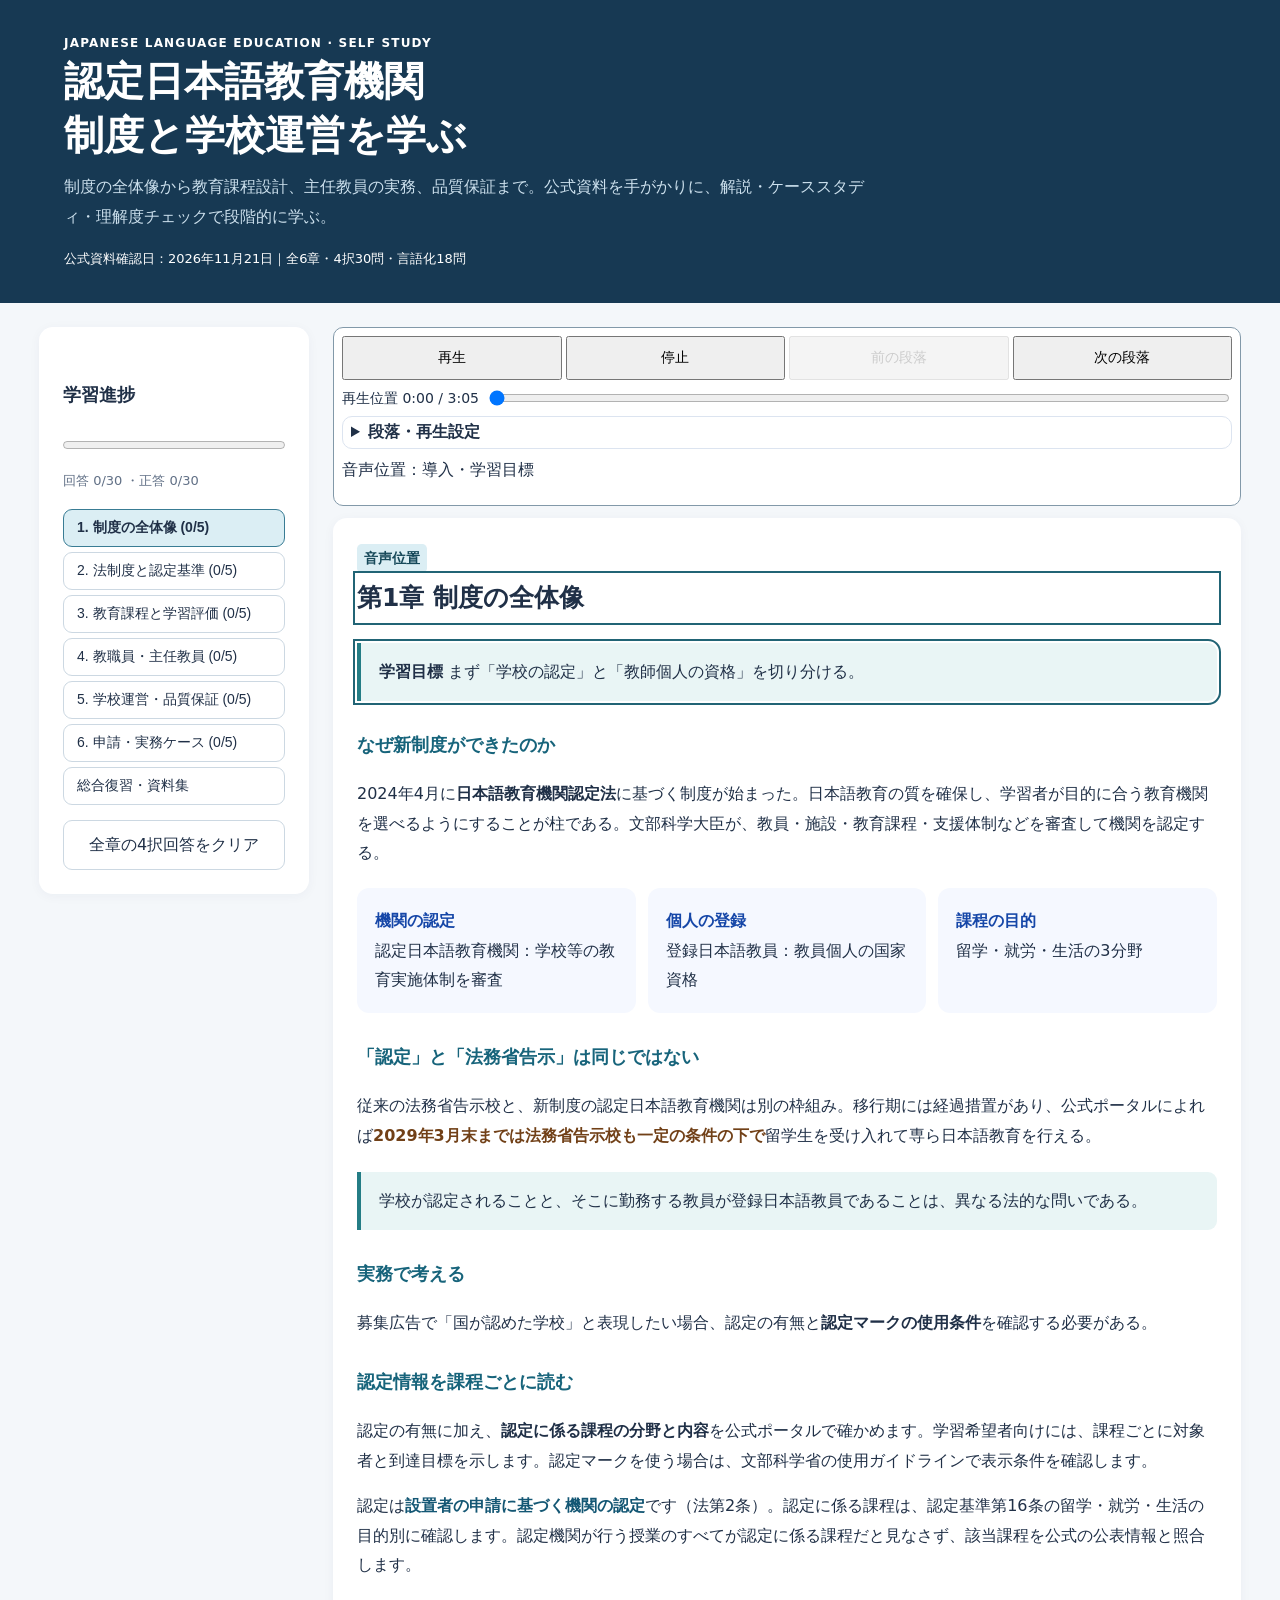
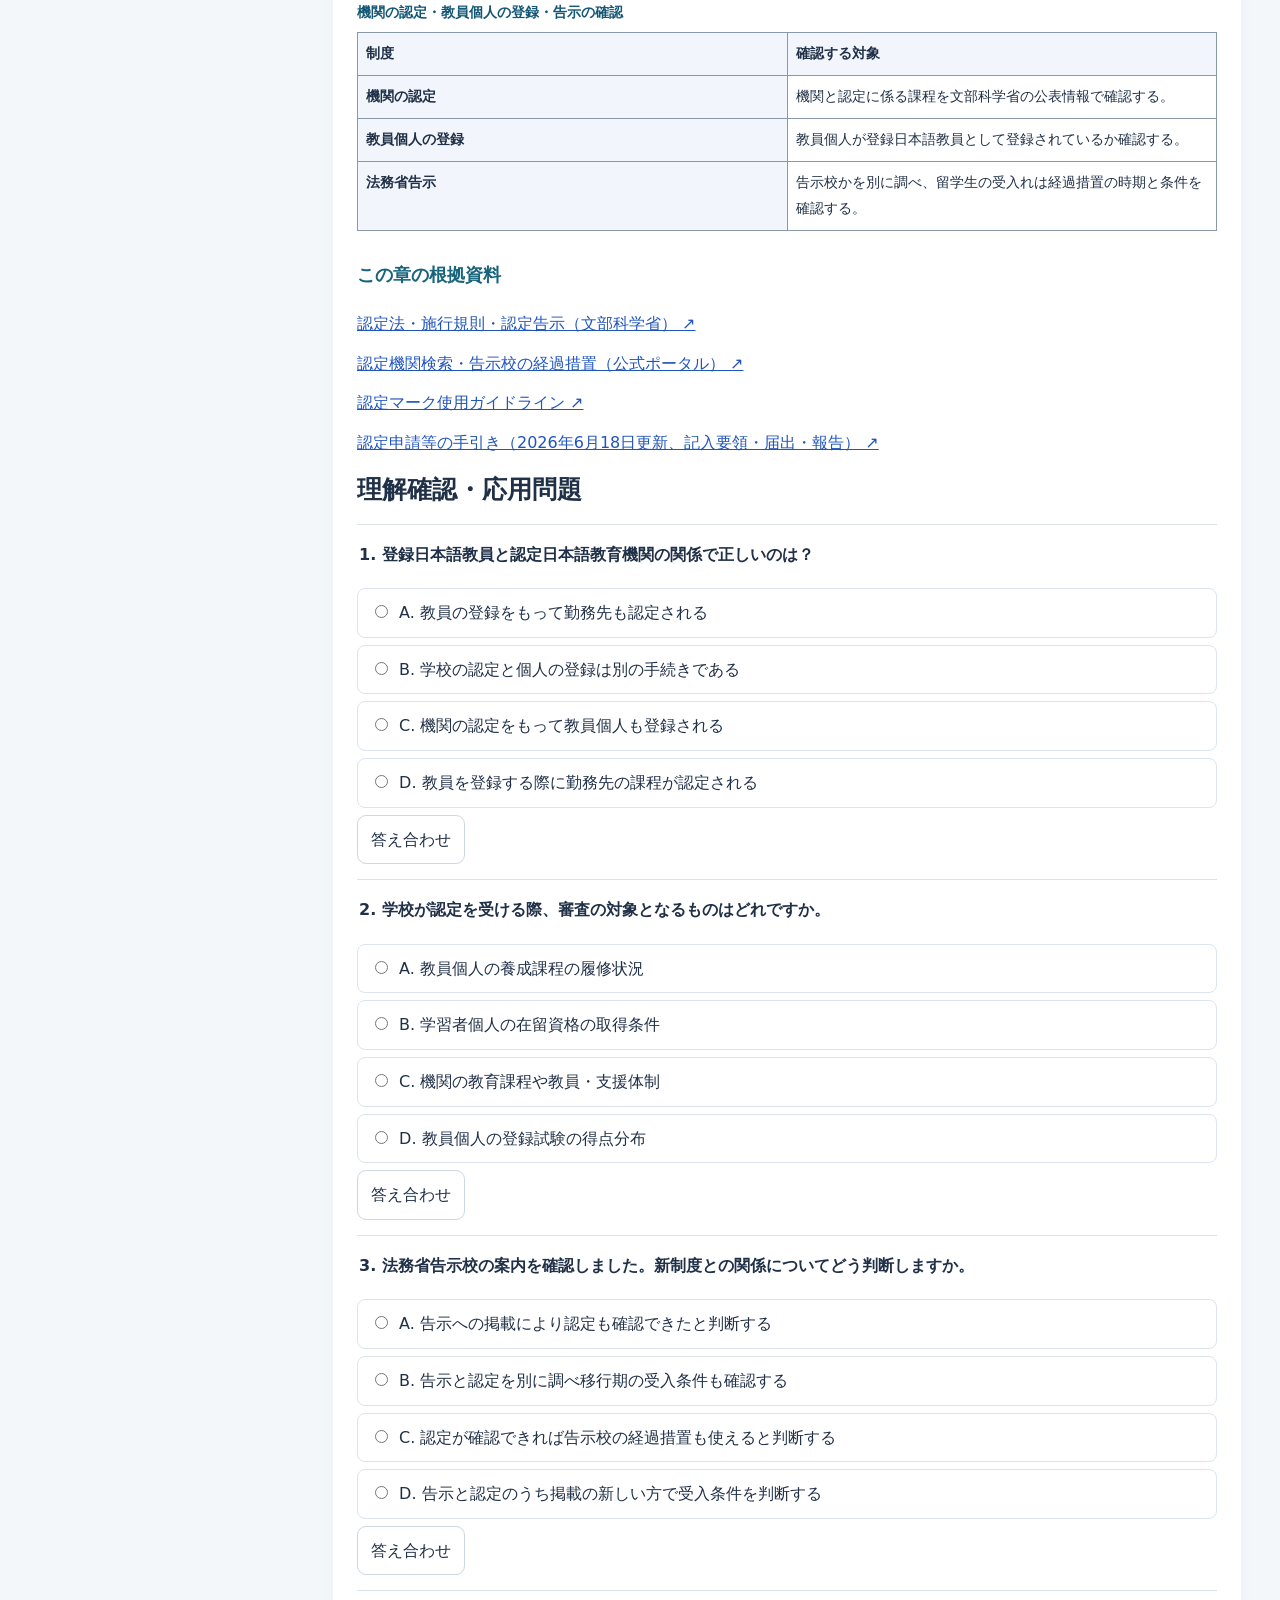
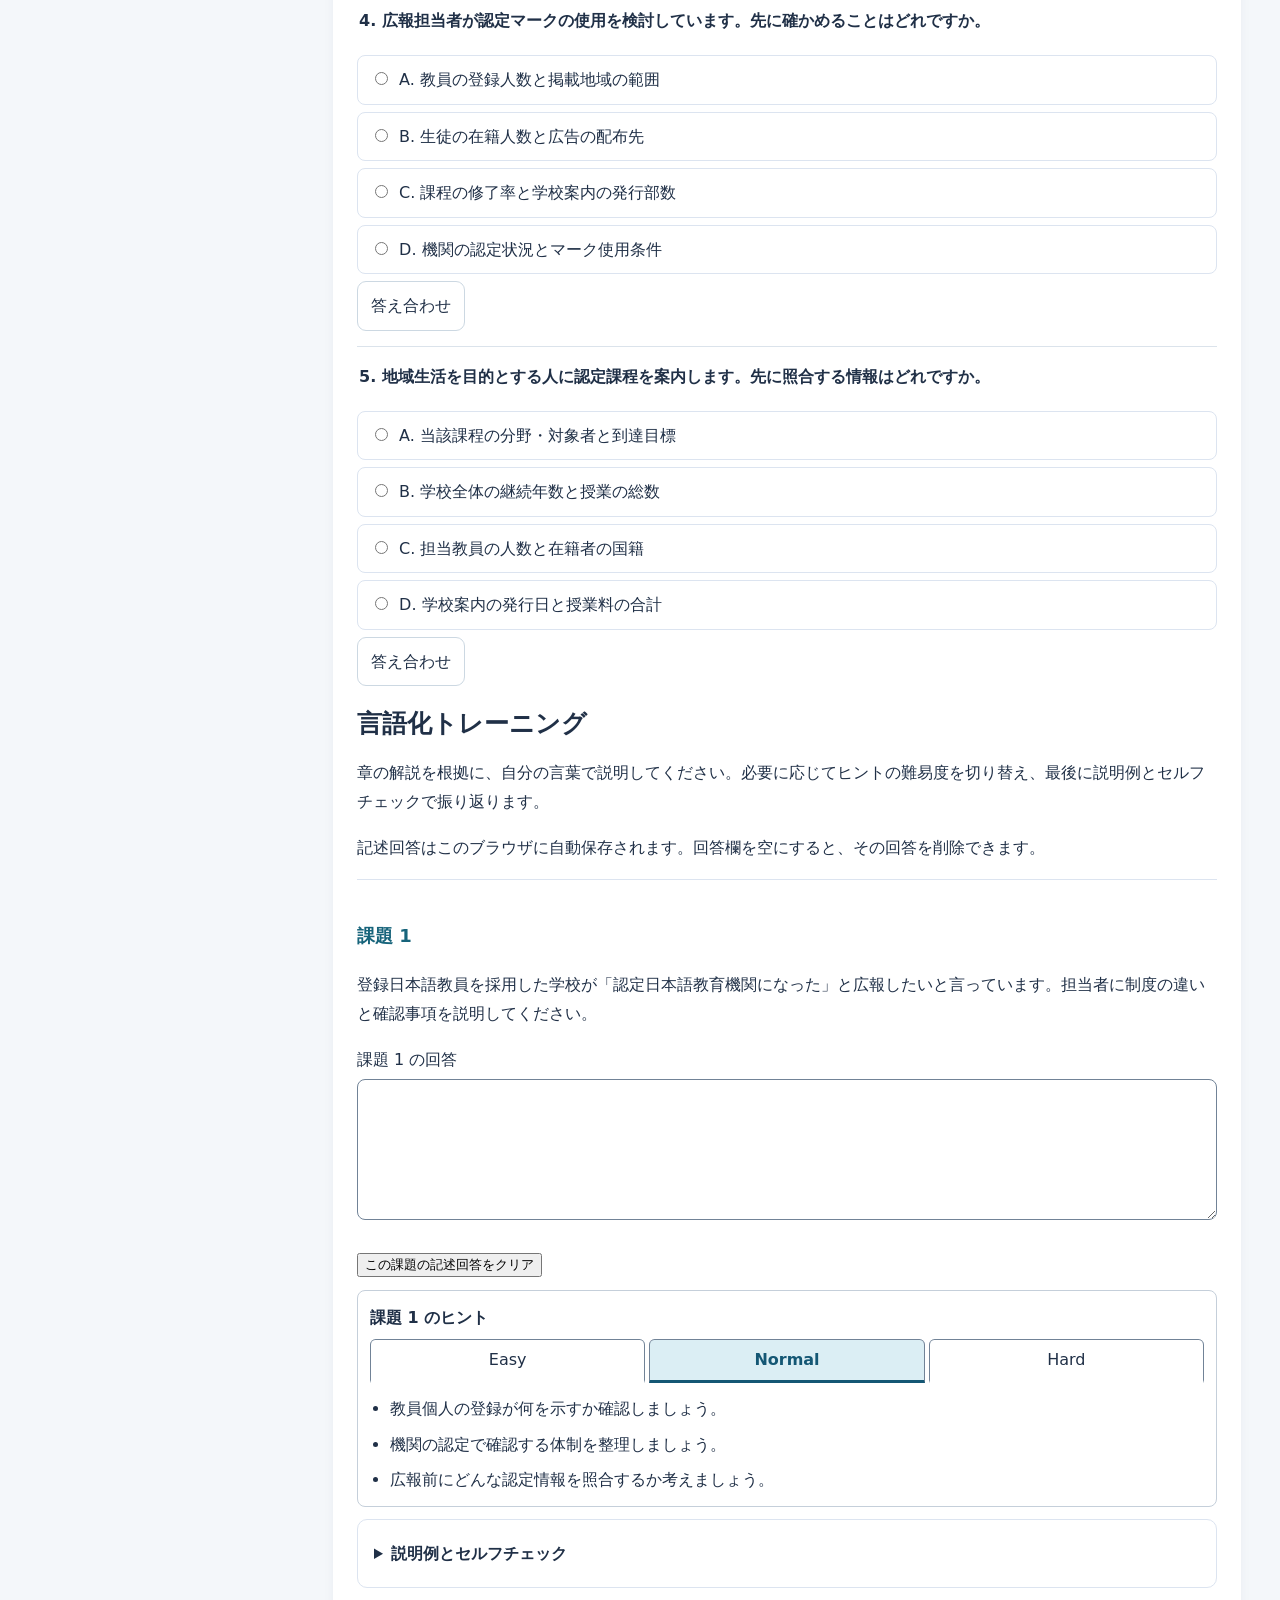
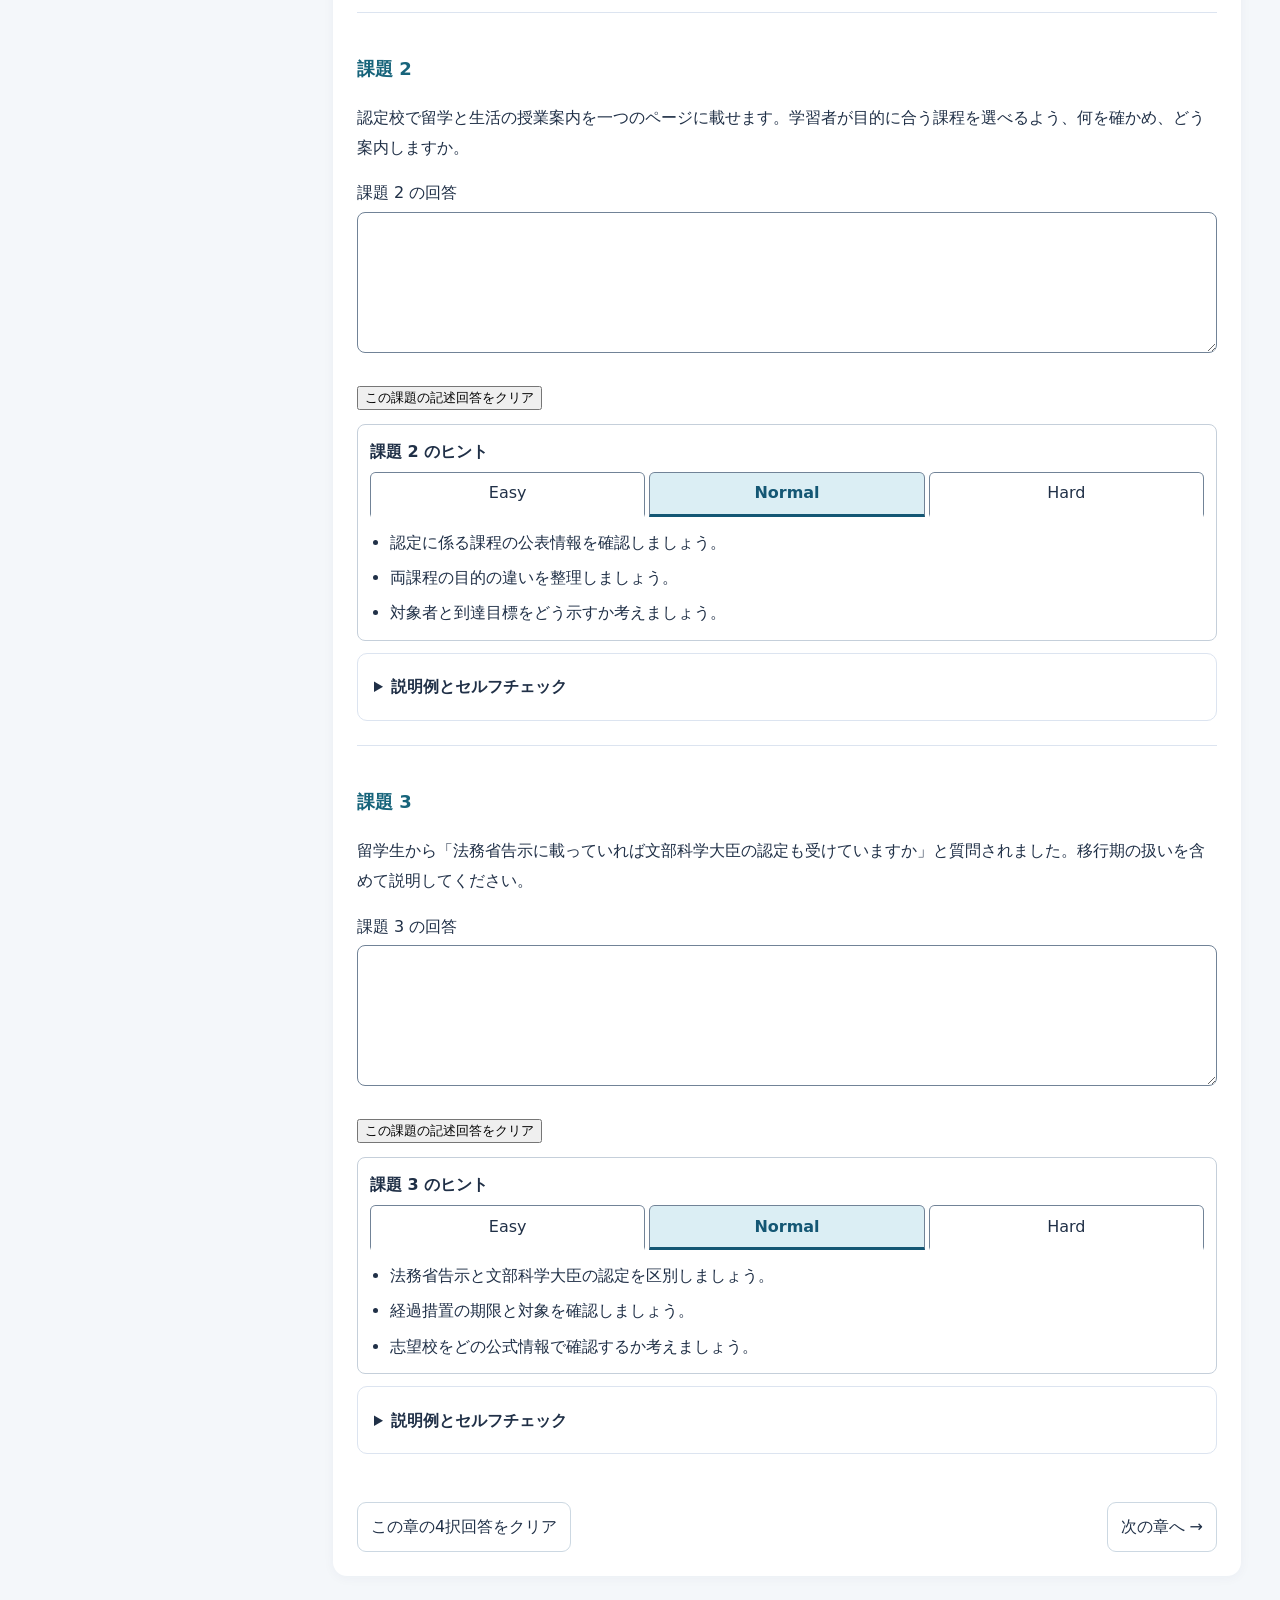
==== commit 5af016ed: "Improve quiz feedback contrast with green correct and red incorrect indicators" ====
--- a/accreditation/index.html
+++ b/accreditation/index.html
@@ -1,4 +1,4 @@
-<!doctype html><html lang="ja"><head><meta charset="utf-8"><meta name="viewport" content="width=device-width,initial-scale=1"><title>認定日本語教育機関 | インタラクティブ学習</title><style>:root{--bg:#f5f7fb;--ink:#17243b;--sub:#617086;--accent:#2457c5;--line:#dce4f0;--white:#fff}*{box-sizing:border-box}body{margin:0;font-family:system-ui,'Noto Sans JP',sans-serif;background:var(--bg);color:var(--ink);line-height:1.8}header{background:linear-gradient(120deg,#142d58,#2457c5);color:white;padding:42px max(22px,calc((100vw - 1120px)/2))}header h1{font-size:clamp(25px,4vw,40px);line-height:1.35;margin:8px 0}header p{max-width:800px;color:#e4edff}.tag{font-size:12px;letter-spacing:.1em;font-weight:700}main{max-width:1120px;margin:26px auto;padding:0 18px;display:grid;grid-template-columns:240px 1fr;gap:24px}nav{align-self:start;position:sticky;top:18px;background:white;border:1px solid var(--line);border-radius:16px;padding:16px}nav button{display:block;width:100%;border:0;background:transparent;text-align:left;padding:12px;border-radius:9px;color:var(--ink);cursor:pointer;font-size:14px}nav button.active{background:#e9f0ff;color:#1647a8;font-weight:700}nav button:hover{background:#f0f4fc}.content{min-width:0}.panel{background:white;border:1px solid var(--line);border-radius:16px;padding:clamp(20px,4vw,38px);margin-bottom:18px;box-shadow:0 5px 20px #17243b08}.muted{color:var(--sub)}h2{font-size:25px;margin:0 0 10px}h3{font-size:18px;margin-top:27px}p{margin:10px 0 16px}.eyebrow{color:var(--accent);font-size:12px;font-weight:800;letter-spacing:.12em}.note{border-left:4px solid #2457c5;background:#f0f5ff;padding:14px 18px;border-radius:0 9px 9px 0;margin:22px 0}.warn{border-left-color:#d08b24;background:#fff8e9}.cards{display:grid;grid-template-columns:repeat(3,minmax(0,1fr));gap:12px;margin:20px 0}.mini{background:#f5f8ff;padding:18px;border-radius:12px}.mini strong{display:block;color:#1647a8}table{border-collapse:collapse;width:100%;font-size:14px;margin:20px 0}td,th{border-bottom:1px solid var(--line);padding:12px;text-align:left;vertical-align:top}th{background:#f2f6fc}.quiz{background:#f8faff;border:1px solid var(--line);border-radius:13px;padding:20px;margin:24px 0}.quiz legend{font-weight:700;margin-bottom:12px}.quiz label{display:block;padding:9px 12px;margin:7px 0;border:1px solid var(--line);border-radius:8px;cursor:pointer;background:white}.quiz label:has(input:checked){border-color:var(--accent);background:#eef4ff}.quiz button,.next,.reset{background:var(--accent);border:0;color:white;border-radius:9px;padding:11px 18px;cursor:pointer;font-weight:700}.result{margin-top:12px;font-weight:600}.sources a{display:block;margin:10px 0;color:#2055bd;overflow-wrap:anywhere}.progress{height:8px;background:#e2e9f5;border-radius:9px;overflow:hidden;margin:14px 0}.progress div{height:100%;background:#2e7dce;transition:width .2s}.hidden{display:none}.chapter-footer{display:flex;justify-content:space-between;gap:12px;align-items:center;flex-wrap:wrap;margin-top:24px}.small{font-size:13px}.term{font-weight:700;color:#204d9d}details{border:1px solid var(--line);border-radius:10px;padding:12px 16px;margin:12px 0}summary{cursor:pointer;font-weight:700}@media(max-width:760px){main{display:block}nav{position:static;margin-bottom:18px;display:flex;overflow:auto;gap:4px}nav button{white-space:nowrap;width:auto}header{padding:28px 20px}.cards{grid-template-columns:1fr}.panel{padding:20px}table{font-size:12px}td,th{padding:8px}}progress{width:100%;accent-color:var(--accent)}.training-task{border-top:1px solid var(--line);padding:12px 0}.quiz label{overflow-wrap:anywhere}.quiz input{margin-right:6px}fieldset{min-width:0;border:0;padding:0;margin:0}.feedback{margin-top:12px}.feedback li{margin:8px 0}</style><style>/* Match reference course layout while retaining accreditation-specific content */ body{background:#f4f7fa;color:#203047;line-height:1.85}header{background:#173953;padding:32px max(5vw,20px)}header h1{margin:0}header p{color:#cce0ed}main{max-width:1250px;margin:0 auto;grid-template-columns:270px minmax(0,1fr);padding:24px;gap:24px}aside.course-sidebar{align-self:start;position:sticky;top:16px;background:white;border-radius:14px;padding:24px;box-shadow:0 2px 12px #1739530b}nav#nav{position:static;border:0;padding:0;border-radius:0;display:block}nav#nav button{display:block;width:100%;text-align:left;margin:5px 0;padding:9px 13px;border:1px solid #ccd8e2;border-radius:9px;background:white;color:#203047}nav#nav button:hover,nav#nav button.active{background:#dbeef4;border-color:#397c94;color:#203047}.panel{border:0;border-radius:14px;padding:24px;box-shadow:0 2px 12px #1739530b}.panel h3{color:#17647b}.note{background:#e9f5f5;border-left-color:#247d85}.quiz{background:white;border:0;border-top:1px solid #dbe3eb;border-radius:0;padding:15px 0;margin:0}.quiz button,.next,.reset,.sidebar-reset{font:inherit;cursor:pointer;border:1px solid #ccd8e2;background:white;color:#203047;border-radius:9px;padding:9px 13px}.quiz button:hover,.next:hover,.reset:hover,.sidebar-reset:hover{background:#dbeef4;border-color:#397c94}progress{accent-color:#247d85}.sidebar-reset{width:100%;margin-top:10px}.content{min-width:0}.chapter-footer{margin-top:24px}@media(max-width:760px){main{display:block;padding:12px}aside.course-sidebar{position:static;margin-bottom:12px;padding:15px}nav#nav{display:grid;grid-template-columns:1fr 1fr;gap:4px}nav#nav button{white-space:normal;width:100%;font-size:14px}header{padding:28px 20px}.panel{padding:18px}}</style><link rel="stylesheet" href="../training.css"><link rel="stylesheet" href="../lesson.css"><link rel="stylesheet" href="../audio/player.css"></head><body><header><div class="tag">JAPANESE LANGUAGE EDUCATION · SELF STUDY</div><h1>認定日本語教育機関<br>制度と学校運営を学ぶ</h1><p>制度の全体像から教育課程設計、主任教員の実務、品質保証まで。公式資料を手がかりに、解説・ケーススタディ・理解度チェックで段階的に学ぶ。</p><div class="small">公式資料確認日：2026年11月21日｜全6章・4択30問・言語化18問</div></header><main><aside class="course-sidebar"><h3>学習進捗</h3><progress id="bar" aria-label="4択問題の回答進捗" max="30" value="0"></progress><p id="status" class="small muted"></p><nav id="nav" aria-label="章一覧"></nav><button class="sidebar-reset" onclick="clearAllCurrent()">全章の4択回答をクリア</button></aside><div class="content"><div id="lesson-audio" class="lesson-audio-host" hidden></div><div id="lesson" tabindex="-1"></div></div></main>
+<!doctype html><html lang="ja"><head><meta charset="utf-8"><meta name="viewport" content="width=device-width,initial-scale=1"><title>認定日本語教育機関 | インタラクティブ学習</title><style>:root{--bg:#f5f7fb;--ink:#17243b;--sub:#617086;--accent:#2457c5;--line:#dce4f0;--white:#fff}*{box-sizing:border-box}body{margin:0;font-family:system-ui,'Noto Sans JP',sans-serif;background:var(--bg);color:var(--ink);line-height:1.8}header{background:linear-gradient(120deg,#142d58,#2457c5);color:white;padding:42px max(22px,calc((100vw - 1120px)/2))}header h1{font-size:clamp(25px,4vw,40px);line-height:1.35;margin:8px 0}header p{max-width:800px;color:#e4edff}.tag{font-size:12px;letter-spacing:.1em;font-weight:700}main{max-width:1120px;margin:26px auto;padding:0 18px;display:grid;grid-template-columns:240px 1fr;gap:24px}nav{align-self:start;position:sticky;top:18px;background:white;border:1px solid var(--line);border-radius:16px;padding:16px}nav button{display:block;width:100%;border:0;background:transparent;text-align:left;padding:12px;border-radius:9px;color:var(--ink);cursor:pointer;font-size:14px}nav button.active{background:#e9f0ff;color:#1647a8;font-weight:700}nav button:hover{background:#f0f4fc}.content{min-width:0}.panel{background:white;border:1px solid var(--line);border-radius:16px;padding:clamp(20px,4vw,38px);margin-bottom:18px;box-shadow:0 5px 20px #17243b08}.muted{color:var(--sub)}h2{font-size:25px;margin:0 0 10px}h3{font-size:18px;margin-top:27px}p{margin:10px 0 16px}.eyebrow{color:var(--accent);font-size:12px;font-weight:800;letter-spacing:.12em}.note{border-left:4px solid #2457c5;background:#f0f5ff;padding:14px 18px;border-radius:0 9px 9px 0;margin:22px 0}.warn{border-left-color:#d08b24;background:#fff8e9}.cards{display:grid;grid-template-columns:repeat(3,minmax(0,1fr));gap:12px;margin:20px 0}.mini{background:#f5f8ff;padding:18px;border-radius:12px}.mini strong{display:block;color:#1647a8}table{border-collapse:collapse;width:100%;font-size:14px;margin:20px 0}td,th{border-bottom:1px solid var(--line);padding:12px;text-align:left;vertical-align:top}th{background:#f2f6fc}.quiz{background:#f8faff;border:1px solid var(--line);border-radius:13px;padding:20px;margin:24px 0}.quiz legend{font-weight:700;margin-bottom:12px}.quiz label{display:block;padding:9px 12px;margin:7px 0;border:1px solid var(--line);border-radius:8px;cursor:pointer;background:white}.quiz label:has(input:checked){border-color:var(--accent);background:#eef4ff}.quiz button,.next,.reset{background:var(--accent);border:0;color:white;border-radius:9px;padding:11px 18px;cursor:pointer;font-weight:700}.result{margin-top:12px;font-weight:600}.sources a{display:block;margin:10px 0;color:#2055bd;overflow-wrap:anywhere}.progress{height:8px;background:#e2e9f5;border-radius:9px;overflow:hidden;margin:14px 0}.progress div{height:100%;background:#2e7dce;transition:width .2s}.hidden{display:none}.chapter-footer{display:flex;justify-content:space-between;gap:12px;align-items:center;flex-wrap:wrap;margin-top:24px}.small{font-size:13px}.term{font-weight:700;color:#204d9d}details{border:1px solid var(--line);border-radius:10px;padding:12px 16px;margin:12px 0}summary{cursor:pointer;font-weight:700}@media(max-width:760px){main{display:block}nav{position:static;margin-bottom:18px;display:flex;overflow:auto;gap:4px}nav button{white-space:nowrap;width:auto}header{padding:28px 20px}.cards{grid-template-columns:1fr}.panel{padding:20px}table{font-size:12px}td,th{padding:8px}}progress{width:100%;accent-color:var(--accent)}.training-task{border-top:1px solid var(--line);padding:12px 0}.quiz label{overflow-wrap:anywhere}.quiz input{margin-right:6px}fieldset{min-width:0;border:0;padding:0;margin:0}.feedback{margin-top:12px}.feedback li{margin:8px 0}</style><style>/* Match reference course layout while retaining accreditation-specific content */ body{background:#f4f7fa;color:#203047;line-height:1.85}header{background:#173953;padding:32px max(5vw,20px)}header h1{margin:0}header p{color:#cce0ed}main{max-width:1250px;margin:0 auto;grid-template-columns:270px minmax(0,1fr);padding:24px;gap:24px}aside.course-sidebar{align-self:start;position:sticky;top:16px;background:white;border-radius:14px;padding:24px;box-shadow:0 2px 12px #1739530b}nav#nav{position:static;border:0;padding:0;border-radius:0;display:block}nav#nav button{display:block;width:100%;text-align:left;margin:5px 0;padding:9px 13px;border:1px solid #ccd8e2;border-radius:9px;background:white;color:#203047}nav#nav button:hover,nav#nav button.active{background:#dbeef4;border-color:#397c94;color:#203047}.panel{border:0;border-radius:14px;padding:24px;box-shadow:0 2px 12px #1739530b}.panel h3{color:#17647b}.note{background:#e9f5f5;border-left-color:#247d85}.quiz{background:white;border:0;border-top:1px solid #dbe3eb;border-radius:0;padding:15px 0;margin:0}.quiz button,.next,.reset,.sidebar-reset{font:inherit;cursor:pointer;border:1px solid #ccd8e2;background:white;color:#203047;border-radius:9px;padding:9px 13px}.quiz button:hover,.next:hover,.reset:hover,.sidebar-reset:hover{background:#dbeef4;border-color:#397c94}progress{accent-color:#247d85}.sidebar-reset{width:100%;margin-top:10px}.content{min-width:0}.chapter-footer{margin-top:24px}@media(max-width:760px){main{display:block;padding:12px}aside.course-sidebar{position:static;margin-bottom:12px;padding:15px}nav#nav{display:grid;grid-template-columns:1fr 1fr;gap:4px}nav#nav button{white-space:normal;width:100%;font-size:14px}header{padding:28px 20px}.panel{padding:18px}} .quiz .feedback{border-radius:10px;padding:12px 14px;background:#f1f5f8;color:#203047}.quiz .feedback>strong{display:block;margin-bottom:8px;color:#17647b}.quiz .feedback ul{list-style:none;padding:0;margin:0}.quiz .feedback li{padding:12px 14px;margin:8px 0;border:1px solid #ccd8e2;border-radius:9px;background:#fff;color:#203047}.quiz .feedback li.is-correct{background:#e0f3e6;border-color:#80b995}.quiz .feedback li .answer-verdict{display:block;font-weight:700}.quiz .feedback li.is-correct .answer-verdict{color:#17653a}.quiz .feedback li.is-incorrect .answer-verdict{color:#a13b31}.quiz .feedback li .answer-reason{display:block;margin-top:5px;font-weight:400;color:#203047} </style><link rel="stylesheet" href="../training.css"><link rel="stylesheet" href="../lesson.css"><link rel="stylesheet" href="../audio/player.css"></head><body><header><div class="tag">JAPANESE LANGUAGE EDUCATION · SELF STUDY</div><h1>認定日本語教育機関<br>制度と学校運営を学ぶ</h1><p>制度の全体像から教育課程設計、主任教員の実務、品質保証まで。公式資料を手がかりに、解説・ケーススタディ・理解度チェックで段階的に学ぶ。</p><div class="small">公式資料確認日：2026年11月21日｜全6章・4択30問・言語化18問</div></header><main><aside class="course-sidebar"><h3>学習進捗</h3><progress id="bar" aria-label="4択問題の回答進捗" max="30" value="0"></progress><p id="status" class="small muted"></p><nav id="nav" aria-label="章一覧"></nav><button class="sidebar-reset" onclick="clearAllCurrent()">全章の4択回答をクリア</button></aside><div class="content"><div id="lesson-audio" class="lesson-audio-host" hidden></div><div id="lesson" tabindex="-1"></div></div></main>
 <script src="../training.js"></script>
 <script src="chapters.js"></script>
 <script src="../audio/player.js"></script>
@@ -114,7 +114,7 @@
       <div class="feedback" id="feedback-${index}" tabindex="-1">
         <strong>${selected === question.key ? '正解' : '不正解'}。正答 ${'ABCD'[question.key]}</strong>
         <ul>${question.feedback.map((reason, number) => `
-          <li><strong>${number === question.key ? 'OK' : 'NG'} ｜ ${'ABCD'[number]}. ${question.opts[number]}</strong><br>${reason}</li>
+          <li class="${number === question.key ? 'is-correct' : 'is-incorrect'}"><strong class="answer-verdict">${number === question.key ? '✓ OK' : '✕ NG'} ｜ ${'ABCD'[number]}. ${question.opts[number]}</strong><span class="answer-reason">${reason}</span></li>
         `).join('')}</ul>
       </div>` : '<button type="submit">答え合わせ</button>'}
   </form>`;
